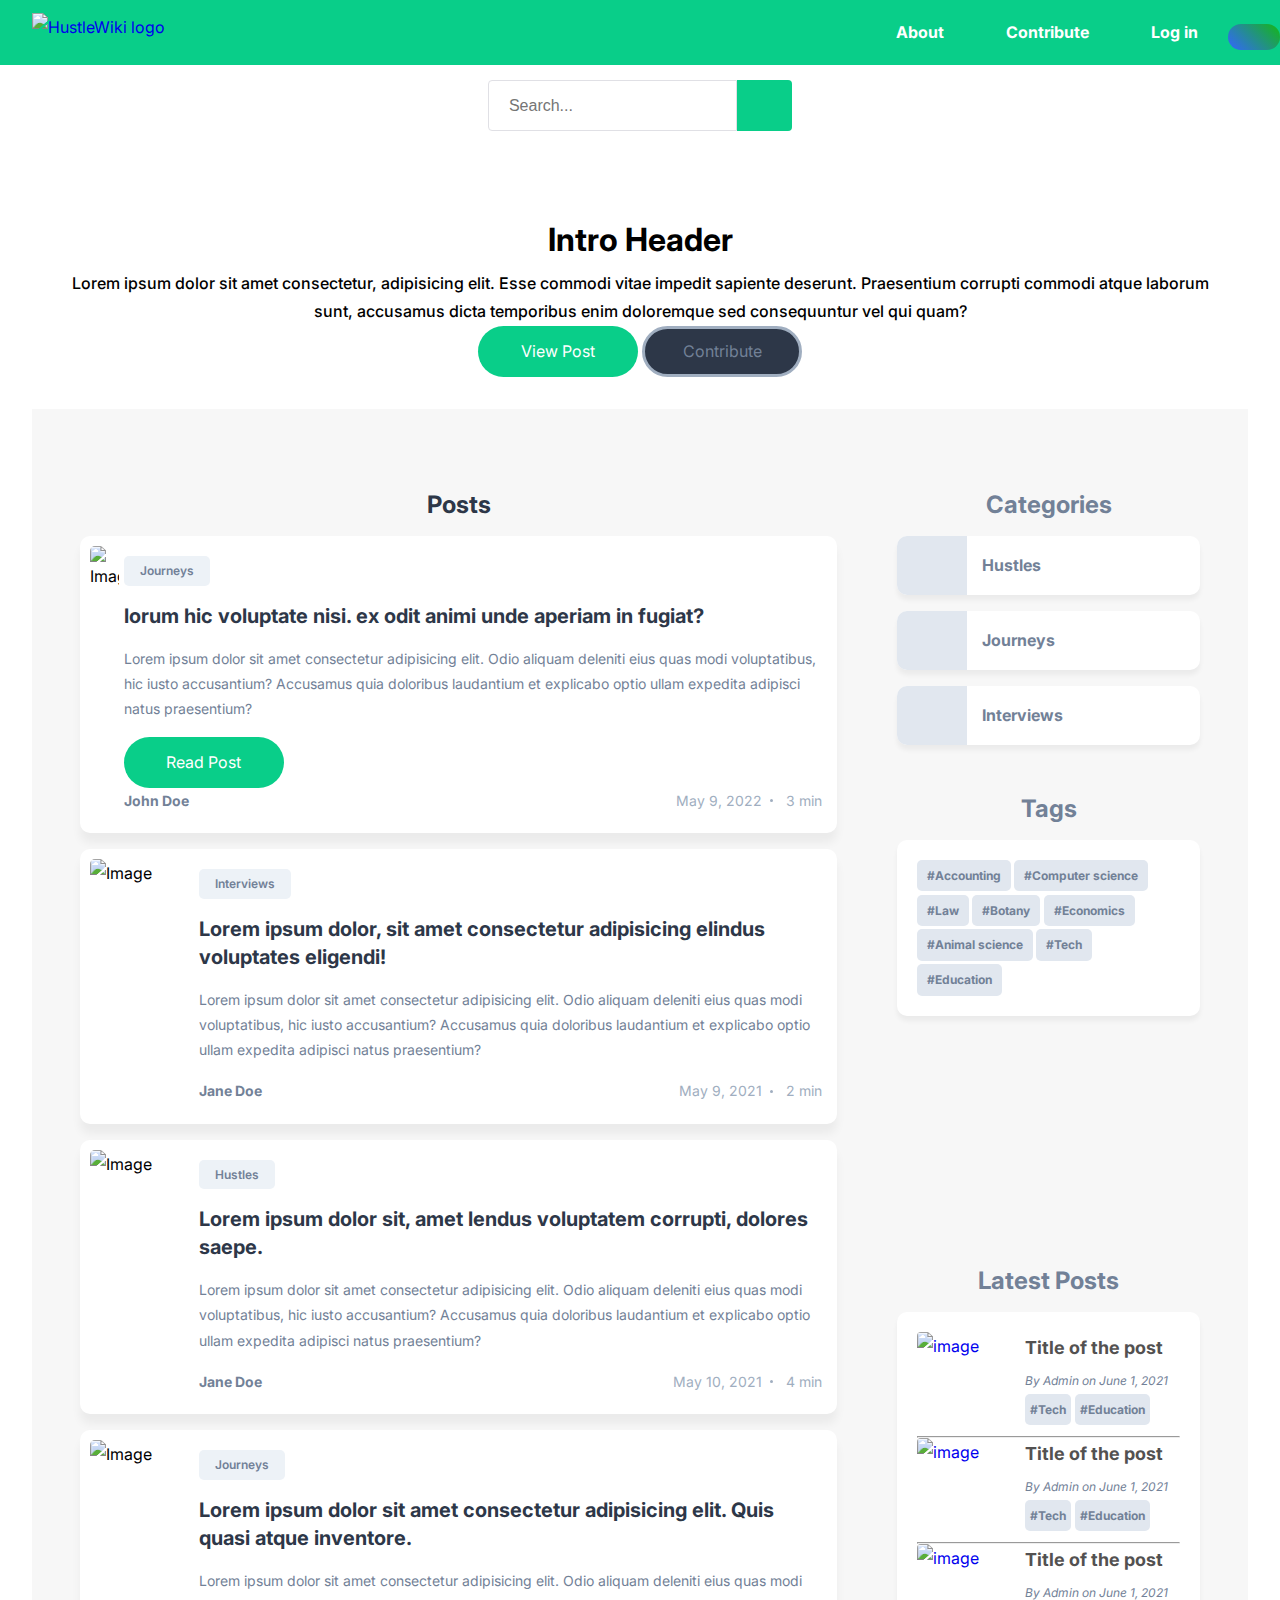
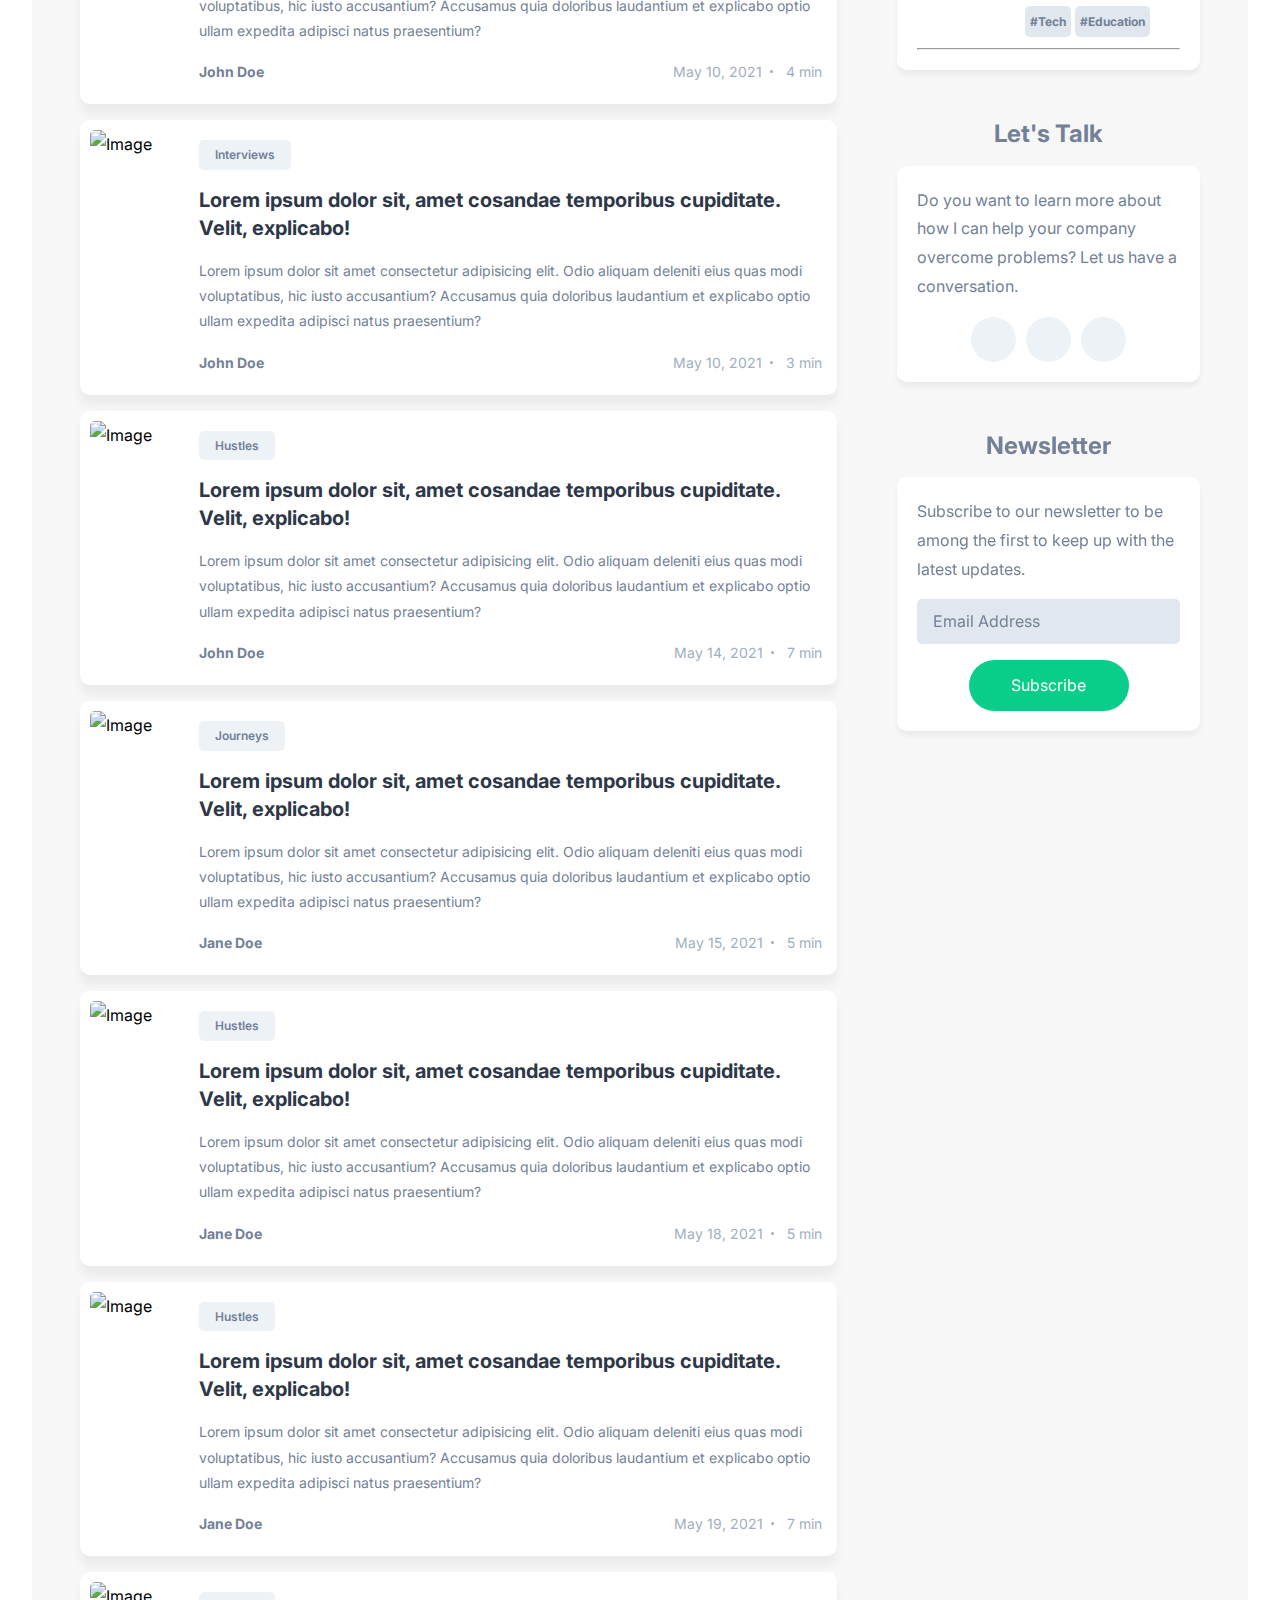
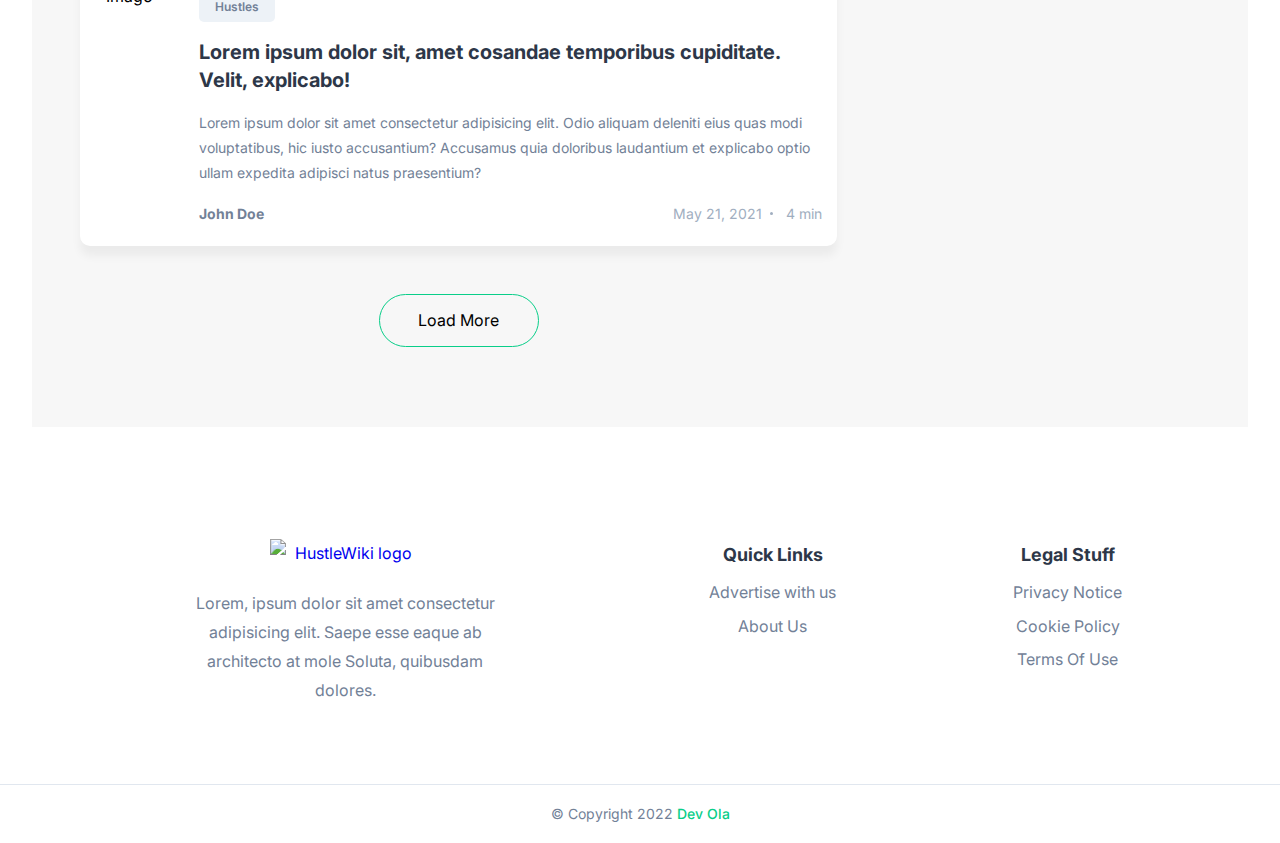
==== index.html @ 43671437 "first commit" ====
<!DOCTYPE html>
<html lang="en">
	<head>
		<meta charset="UTF-8" />
		<meta http-equiv="X-UA-Compatible" content="IE=edge" />
		<meta name="viewport" content="width=device-width, initial-scale=1.0" />
		<title>HustleWiki</title>

		<!--
    - favicon
  -->
		<link
			rel="shortcut icon"
			href="./assets/images/favicon.ico"
			type="image/x-icon"
		/>

		<!--
    - custom css link
  -->
		<link rel="stylesheet" href="./styles.css" />

		<!--
    - google font link
  -->
		<link rel="preconnect" href="https://fonts.googleapis.com" />
		<link rel="preconnect" href="https://fonts.gstatic.com" crossorigin />
		<link
			href="https://fonts.googleapis.com/css2?family=Inter:wght@400;500;600;700;900&display=swap"
			rel="stylesheet"
		/>
	</head>

	<body class="light-theme">
		<!--- #HEADER-->
<!-- LOGIN -->
																																																																																				
		<header>
			<div class="nav-container">
				<nav class="navbar">
					<a href="#">
						<img
							src="./images/logo-light.svg"
							alt="HustleWiki logo"
							width="150"
							height="40"
							class="logo-light"
						/>
						<img
							src="./images/logo-dark.svg"
							alt="HustleWiki logo"
							width="150"
							height="40"
							class="logo-dark"
						/>
					</a>

					<div class="btn-group">
						<button class="theme-btn theme-btn-mobile light">
							<ion-icon name="moon" class="moon"></ion-icon>
							<ion-icon name="sunny" class="sun"></ion-icon>
						</button>

						<button class="nav-menu-btn">
							<ion-icon name="menu-outline"></ion-icon>
						</button>
					</div>

					<div class="flex-wrapper">
						<ul class="desktop-nav">
							<li>
								<a href="#" class="nav-link">About</a>
							</li>

							<li>
								<a href="#" class="nav-link">Contribute</a>
							</li>

							<!-- <li>
								<a href="#" class="nav-link nav-link-btn">Login</a>
							</li> -->
							<li class="nav-item">
									<!-- login-modal -->
									<a href="#" class="nav-link" id="show-login">Log in</a>
									<div class="popup">
										<div class="close-btn">&times;</div>
										<div class="form">
											<h2>Login</h2>
											<div class="form-element">
												<label for="email">Email</label>
												<input type="text" id="email" placeholder="Enter email">
											</div>
											<div class="form-element">
												<label for="password">Password</label>
												<input type="password" id="password" placeholder="Enter password">
											</div>
											<div class="form-element">
												<input type="checkbox" id="remember-me" placeholder="Enter password">
												<label for="remember me">Remember me?</label>
											</div>
											<div class="form-element">
												<button>Log in</button>
											</div>
											<div class="form-element">
												<a href="#">Forgot password?</a>
											</div>
										</div>
									</div>
								</li>
						</ul>

						<button class="theme-btn theme-btn-desktop light">
							<ion-icon name="moon" class="moon"></ion-icon>
							<ion-icon name="sunny" class="sun"></ion-icon>
						</button>
					</div>

					<div class="mobile-nav">
						<button class="nav-close-btn">
							<ion-icon name="close-outline"></ion-icon>
						</button>

						<div class="wrapper">
							<p class="h3 nav-title">Main Menu</p>

							<ul>
								<li class="nav-item">
									<a href="#" class="nav-link">About</a>
								</li>

								<li class="nav-item">
									<a href="#" class="nav-link">Contribute</a>
								</li>

								<li class="nav-item">
									<!-- login-modal -->
										<a href="#" class='nav-link' id="show-login">Log in</a>
									<div class="popup">
										<div class="close-btn">&times;</div>
										<div class="form">
											<h2>Login</h2>
											<div class="form-element">
												<label for="email">Email</label>
												<input type="text" id="email" placeholder="Enter email">
											</div>
											<div class="form-element">
												<label for="password">Password</label>
												<input type="password" id="password" placeholder="Enter password">
											</div>
											<div class="form-element">
												<input type="checkbox" id="remember-me" placeholder="Enter password">
												<label for="remember me">Remember me?</label>
											</div>
											<div class="form-element">
												<button>Log in</button>
											</div>
											<div class="form-element">
												<a href="#">Forgot password?</a>
											</div>
										</div>
									</div>
								</li>
							</ul>
						</div>

						<div>
							<p class="h3 nav-title">Categories</p>

							<ul>
								<li class="nav-item">
									<a href="#" class="nav-link">Hustles</a>
								</li>

								<li class="nav-item">
									<a href="#" class="nav-link">Journeys</a>
								</li>

								<li class="nav-item">
									<a href="#" class="nav-link">Interviews</a>
								</li>
							</ul>
						</div>
					</div>
				</nav>
			</div>
		</header>


<!-- Search bar -->

<div class="search-wrapper">
    <div class="search-container">
      <form role="search" method="get" class="search-form form" action="">
        <label>
     <input type="search" class="search-field" placeholder="Search..." value="" name="search" title="" />
        </label>
        <input type="submit" class="search-submit button" value="&#xf002" />

    </form>
    </div>
  <!-- </div>
<div class="search-box">
	<form action="#" method="get">
		<input type="text" name="search" placeholder="Search..." required>
		<button class="search-box-button" type="submit"><i class="fa fa-search"></i></button>
	</form>
</div> -->
						
	<section class="Intro-text-container">
			<h1 class="intro-text-heading"> Intro Header </h1>
				<p class="intro-text">Lorem ipsum dolor sit amet consectetur, adipisicing elit. Esse commodi vitae impedit sapiente deserunt. Praesentium corrupti commodi atque laborum sunt, accusamus dicta temporibus enim doloremque sed consequuntur vel qui quam?</p>

						<div class="btn-group">
							<a href="#" class="btn btn-primary">View Post</a>
							<a href="#" class="btn btn-secondary">Contribute</a>
						</div>
					</section>

				

					<!--
          - BLOG SECTION
        -->

			<div class="main">
				<div class="container">
					<div class="blog">
						<h2 class="h2">Posts</h2>

						<div class="blog-card-group">
							<div class="blog-card">
								<div class="blog-card-banner">
									<img
										src="https://images.unsplash.com/photo-1488590528505-98d2b5aba04b?ixlib=rb-1.2.1&ixid=MnwxMjA3fDB8MHxzZWFyY2h8Mnx8dGVjaHxlbnwwfHwwfHw%3D&auto=format&fit=crop&w=500&q=60"
										alt="Image"
										
										class="blog-banner-img"
									/>
								</div>

								<div class="blog-content-wrapper">
									<button class="blog-topic text-tiny">Journeys</button>

									<h3>
										<a href="#" class="h3">
										lorum hic voluptate nisi. ex odit animi unde aperiam in fugiat?										</a>
									</h3>

									<p class="blog-text">
										Lorem ipsum dolor sit amet consectetur adipisicing elit. 
										Odio aliquam deleniti eius quas modi voluptatibus, hic iusto accusantium? 
										Accusamus quia doloribus laudantium et explicabo optio ullam 
										expedita adipisci natus praesentium?
									</p>
									<a href="#" class="btn btn-primary">Read Post</a>
									<div class="wrapper-flex">
										<div class="profile-wrapper">
											<img
												src="./assets/images/author.png"
												alt="Image"
												width="50"
											/>
										</div>

										<div class="wrapper">
											<a href="#" class="h4">John Doe</a>

											<p class="text-sm">
												<time datetime="2022-01-17">May 9, 2022</time>
												<span class="separator"></span>
												<ion-icon name="time-outline"></ion-icon>
												<time datetime="PT3M">3 min</time>
											</p>
										</div>
									</div>
								</div>
							</div>

							<div class="blog-card">
								<div class="blog-card-banner">
									<img
										src="./assets/images/blog-2.png"
										alt="Image"
										width="250"
										class="blog-banner-img"
									/>
								</div>

								<div class="blog-content-wrapper">
									<button class="blog-topic text-tiny">Interviews</button>

									<h3>
										<a href="" class="h3"
											>Lorem ipsum dolor, sit amet consectetur adipisicing elindus voluptates eligendi!</a
										>
									</h3>

									<p class="blog-text">
										Lorem ipsum dolor sit amet consectetur adipisicing elit. 
										Odio aliquam deleniti eius quas modi voluptatibus, hic iusto accusantium? 
										Accusamus quia doloribus laudantium et explicabo optio ullam 
										expedita adipisci natus praesentium?
									</p>

									<div class="wrapper-flex">
										<div class="profile-wrapper">
											<img
												src="./assets/images/author.png"
												alt="Image"
												width="50"
											/>
										</div>

										<div class="wrapper">
											<a href="#" class="h4">Jane Doe</a>

											<p class="text-sm">
												<time datetime="2021-12-10">May 9, 2021</time>
												<span class="separator"></span>
												<ion-icon name="time-outline"></ion-icon>
												<time datetime="PT2M">2 min</time>
											</p>
										</div>
									</div>
								</div>
							</div>

							<div class="blog-card">
								<div class="blog-card-banner">
									<img
										src="./assets/images/blog-3.png"
										alt="Image"
										width="250"
										class="blog-banner-img"
									/>
								</div>

								<div class="blog-content-wrapper">
									<button class="blog-topic text-tiny">Hustles</button>

									<h3>
										<a href="" class="h3"
											>Lorem ipsum dolor sit, amet lendus voluptatem corrupti, dolores saepe.</a
										>
									</h3>

									<p class="blog-text">
										Lorem ipsum dolor sit amet consectetur adipisicing elit. 
										Odio aliquam deleniti eius quas modi voluptatibus, hic iusto accusantium? 
										Accusamus quia doloribus laudantium et explicabo optio ullam 
										expedita adipisci natus praesentium?
									</p>

									<div class="wrapper-flex">
										<div class="profile-wrapper">
											<img
												src="./assets/images/author.png"
												alt="Image"
												width="50"
											/>
										</div>

										<div class="wrapper">
											<a href="#" class="h4">Jane Doe</a>

											<p class="text-sm">
												<time datetime="2021-11-28">May 10, 2021</time>
												<span class="separator"></span>
												<ion-icon name="time-outline"></ion-icon>
												<time datetime="PT4M">4 min</time>
											</p>
										</div>
									</div>
								</div>
							</div>

							<div class="blog-card">
								<div class="blog-card-banner">
									<img
										src="./assets/images/blog-4.png"
										alt="Image"
										width="250"
										class="blog-banner-img"
									/>
								</div>

								<div class="blog-content-wrapper">
									<button class="blog-topic text-tiny">Journeys</button>

									<h3>
										<a href="" class="h3"
											>Lorem ipsum dolor sit amet consectetur adipisicing elit. Quis quasi atque inventore.</a
										>
									</h3>

									<p class="blog-text">
										Lorem ipsum dolor sit amet consectetur adipisicing elit. 
										Odio aliquam deleniti eius quas modi voluptatibus, hic iusto accusantium? 
										Accusamus quia doloribus laudantium et explicabo optio ullam 
										expedita adipisci natus praesentium?
									</p>

									<div class="wrapper-flex">
										<div class="profile-wrapper">
											<img
												src="./assets/images/author.png"
												alt="Image"
												width="50"
											/>
										</div>

										<div class="wrapper">
											<a href="#" class="h4">John Doe</a>

											<p class="text-sm">
												<time datetime="2021-11-20">May 10, 2021</time>
												<span class="separator"></span>
												<ion-icon name="time-outline"></ion-icon>
												<time datetime="PT4M">4 min</time>
											</p>
										</div>
									</div>
								</div>
							</div>

							<div class="blog-card">
								<div class="blog-card-banner">
									<img
										src="./assets/images/blog-5.png"
										alt="Image"
										width="250"
										class="blog-banner-img"
									/>
								</div>

								<div class="blog-content-wrapper">
									<button class="blog-topic text-tiny">Interviews</button>

									<h3>
										<a href="" class="h3"
											>Lorem ipsum dolor sit, amet cosandae temporibus cupiditate. Velit, explicabo!</a
										>
									</h3>

									<p class="blog-text">
										Lorem ipsum dolor sit amet consectetur adipisicing elit. 
										Odio aliquam deleniti eius quas modi voluptatibus, hic iusto accusantium? 
										Accusamus quia doloribus laudantium et explicabo optio ullam 
										expedita adipisci natus praesentium?
									</p>

									<div class="wrapper-flex">
										<div class="profile-wrapper">
											<img
												src="./assets/images/author.png"
												alt="Image"
												width="50"
											/>
										</div>

										<div class="wrapper">
											<a href="#" class="h4">John Doe</a>

											<p class="text-sm">
												<time datetime="2021-11-10">May 10, 2021</time>
												<span class="separator"></span>
												<ion-icon name="time-outline"></ion-icon>
												<time datetime="PT3M">3 min</time>
											</p>
										</div>
									</div>
								</div>
							</div>

							<div class="blog-card">
								<div class="blog-card-banner">
									<img
										src="./assets/images/blog-6.png"
										alt="Image"
										width="250"
										class="blog-banner-img"
									/>
								</div>

								<div class="blog-content-wrapper">
									<button class="blog-topic text-tiny">Hustles</button>

									<h3>
										<a href="" class="h3"
											>Lorem ipsum dolor sit, amet cosandae temporibus cupiditate. Velit, explicabo!</a
										>
									</h3>

									<p class="blog-text">
										Lorem ipsum dolor sit amet consectetur adipisicing elit. 
										Odio aliquam deleniti eius quas modi voluptatibus, hic iusto accusantium? 
										Accusamus quia doloribus laudantium et explicabo optio ullam 
										expedita adipisci natus praesentium?
									</p>

									<div class="wrapper-flex">
										<div class="profile-wrapper">
											<img
												src="./assets/images/author.png"
												alt="Image"
												width="50"
											/>
										</div>

										<div class="wrapper">
											<a href="#" class="h4">John Doe</a>

											<p class="text-sm">
												<time datetime="2021-10-25">May 14, 2021</time>
												<span class="separator"></span>
												<ion-icon name="time-outline"></ion-icon>
												<time datetime="PT7M">7 min</time>
											</p>
										</div>
									</div>
								</div>
							</div>

							<div class="blog-card">
								<div class="blog-card-banner">
									<img
										src="./assets/images/blog-7.png"
										alt="Image"
										width="250"
										class="blog-banner-img"
									/>
								</div>

								<div class="blog-content-wrapper">
									<button class="blog-topic text-tiny">Journeys</button>

									<h3>
										<a href="" class="h3"
											>Lorem ipsum dolor sit, amet cosandae temporibus cupiditate. Velit, explicabo!</a
										>
									</h3>

									<p class="blog-text">
										Lorem ipsum dolor sit amet consectetur adipisicing elit. 
										Odio aliquam deleniti eius quas modi voluptatibus, hic iusto accusantium? 
										Accusamus quia doloribus laudantium et explicabo optio ullam 
										expedita adipisci natus praesentium?
									</p>

									<div class="wrapper-flex">
										<div class="profile-wrapper">
											<img
												src="./assets/images/author.png"
												alt="Image"
												width="50"
											/>
										</div>

										<div class="wrapper">
											<a href="#" class="h4">Jane Doe</a>

											<p class="text-sm">
												<time datetime="2021-10-15">May 15, 2021</time>
												<span class="separator"></span>
												<ion-icon name="time-outline"></ion-icon>
												<time datetime="PT5M">5 min</time>
											</p>
										</div>
									</div>
								</div>
							</div>

							<div class="blog-card">
								<div class="blog-card-banner">
									<img
										src="./assets/images/blog-8.png"
										alt="Image"
										width="250"
										class="blog-banner-img"
									/>
								</div>

								<div class="blog-content-wrapper">
									<button class="blog-topic text-tiny">Hustles</button>

									<h3>
										<a href="" class="h3"
											>Lorem ipsum dolor sit, amet cosandae temporibus cupiditate. Velit, explicabo!</a
										>
									</h3>

									<p class="blog-text">
										Lorem ipsum dolor sit amet consectetur adipisicing elit. 
										Odio aliquam deleniti eius quas modi voluptatibus, hic iusto accusantium? 
										Accusamus quia doloribus laudantium et explicabo optio ullam 
										expedita adipisci natus praesentium?
									</p>

									<div class="wrapper-flex">
										<div class="profile-wrapper">
											<img
												src="./assets/images/author.png"
												alt="Image"
												width="50"
											/>
										</div>

										<div class="wrapper">
											<a href="#" class="h4">Jane Doe</a>

											<p class="text-sm">
												<time datetime="2021-10-03">May 18, 2021</time>
												<span class="separator"></span>
												<ion-icon name="time-outline"></ion-icon>
												<time datetime="PT5M">5 min</time>
											</p>
										</div>
									</div>
								</div>
							</div>

							<div class="blog-card">
								<div class="blog-card-banner">
									<img
										src="./assets/images/blog-9.png"
										alt="Image"
										width="250"
										class="blog-banner-img"
									/>
								</div>

								<div class="blog-content-wrapper">
									<button class="blog-topic text-tiny">Hustles</button>

									<h3>
										<a href="" class="h3"
											>Lorem ipsum dolor sit, amet cosandae temporibus cupiditate. Velit, explicabo!</a
										>
									</h3>

									<p class="blog-text">
										Lorem ipsum dolor sit amet consectetur adipisicing elit. 
										Odio aliquam deleniti eius quas modi voluptatibus, hic iusto accusantium? 
										Accusamus quia doloribus laudantium et explicabo optio ullam 
										expedita adipisci natus praesentium?
									</p>

									<div class="wrapper-flex">
										<div class="profile-wrapper">
											<img
												src="./images/author.png"
												alt="Image"
												width="50"
											/>
										</div>

										<div class="wrapper">
											<a href="#" class="h4">Jane Doe</a>

											<p class="text-sm">
												<time datetime="2021-09-13">May 19, 2021</time>
												<span class="separator"></span>
												<ion-icon name="time-outline"></ion-icon>
												<time datetime="PT7M">7 min</time>
											</p>
										</div>
									</div>
								</div>
							</div>

							<div class="blog-card">
								<div class="blog-card-banner">
									<img
										src="./images/blog-10.png"
										alt="Image"
										width="250"
										class="blog-banner-img"
									/>
								</div>

								<div class="blog-content-wrapper">
									<button class="blog-topic text-tiny">Hustles</button>

									<h3>
										<a href="" class="h3"
											>Lorem ipsum dolor sit, amet cosandae temporibus cupiditate. Velit, explicabo!</a
										>
									</h3>

									<p class="blog-text">
										Lorem ipsum dolor sit amet consectetur adipisicing elit. 
										Odio aliquam deleniti eius quas modi voluptatibus, hic iusto accusantium? 
										Accusamus quia doloribus laudantium et explicabo optio ullam 
										expedita adipisci natus praesentium?
									</p>

									<div class="wrapper-flex">
										<div class="profile-wrapper">
											<img
												src="./images/author.png"
												alt="Image"
												width="50"
											/>
										</div>

										<div class="wrapper">
											<a href="#" class="h4">John Doe</a>

											<p class="text-sm">
												<time datetime="2021-09-21">May 21, 2021</time>
												<span class="separator"></span>
												<ion-icon name="time-outline"></ion-icon>
												<time datetime="PT4M">4 min</time>
											</p>
										</div>
									</div>
								</div>
							</div>
						</div>

						<button class="btn load-more">Load More</button>
					</div>

					<!--
          - ASIDE
        -->

					<div class="aside">
						<div class="categories">
							<h2 class="h2">Categories</h2>

							<a href="#" class="categories-btn">
								<div class="icon-box">
									<ion-icon name="server-outline"></ion-icon>
								</div>

								<p>Hustles</p>
							</a>

							<a href="#" class="categories-btn">
								<div class="icon-box">
									<ion-icon name="accessibility-outline"></ion-icon>
								</div>

								<p>Journeys</p>
							</a>

							<a href="#" class="categories-btn">
								<div class="icon-box">
									<ion-icon name="rocket-outline"></ion-icon>
								</div>

								<p>Interviews</p>
							</a>
						</div>

						<div class="tags">
							<h2 class="h2">Tags</h2>
							<div class="wrapper">
								<button class="hashtag">#Accounting</button>
								<button class="hashtag">#Computer science</button>
								<button class="hashtag">#Law</button>
								<button class="hashtag">#Botany</button>
								<button class="hashtag">#Economics</button>
								<button class="hashtag">#Animal science</button>
								<button class="hashtag">#Tech</button>
								<button class="hashtag">#Education</button>
							</div>
						</div>
						<!-- AD SPACE -->
							<br>
							<br>
							<br>
							<br>
							<br>
							<br>
							<br>
							
							
					<div class="latest-posts">
						<h2 class="latest-post-heading">Latest Posts</h2>
						<div class="wrapper">
							<div class="latest-post-item">
								<a href="#">
									<img src="https://images.unsplash.com/photo-1488590528505-98d2b5aba04b?ixlib=rb-1.2.1&ixid=MnwxMjA3fDB8MHxzZWFyY2h8Mnx8dGVjaHxlbnwwfHwwfHw%3D&auto=format&fit=crop&w=500&q=60" 
									alt="image" class="latest-post-item-image"/>
								</a>
								<div>
									<h3 class="latest-post-item-title">
										<a href="#">Title of the post</a>
									</h3>
									<!-- <p class="latest-post-item-excerpt">Lorem ipsum dolor sit amet consectetur adipisicing elit. Officiis maiores eveniet libero.</p> -->
									<span class="latest-post-item-meta">By Admin on June 1, 2021</span>
									<button class="latest-post-item-hashtag">#Tech</button>
									<button class="latest-post-item-hashtag">#Education</button>

								</div>
							</div>
							<hr>
							<div class="latest-post-item">
								<a href="#">
									<img src="https://images.unsplash.com/photo-1488590528505-98d2b5aba04b?ixlib=rb-1.2.1&ixid=MnwxMjA3fDB8MHxzZWFyY2h8Mnx8dGVjaHxlbnwwfHwwfHw%3D&auto=format&fit=crop&w=500&q=60" 
									alt="image" class="latest-post-item-image"/>
								</a>
								<div>
									<h3 class="latest-post-item-title">
										<a href="#">Title of the post</a>
									</h3>
									<!-- <p class="latest-post-item-excerpt">Lorem ipsum dolor sit amet consectetur adipisicing elit. Officiis maiores eveniet libero.</p> -->
									<span class="latest-post-item-meta">By Admin on June 1, 2021</span>
									<button class="latest-post-item-hashtag">#Tech</button>
									<button class="latest-post-item-hashtag">#Education</button>

								</div>
							</div>
							<hr>
							<div class="latest-post-item">
								<a href="#">
									<img src="https://images.unsplash.com/photo-1488590528505-98d2b5aba04b?ixlib=rb-1.2.1&ixid=MnwxMjA3fDB8MHxzZWFyY2h8Mnx8dGVjaHxlbnwwfHwwfHw%3D&auto=format&fit=crop&w=500&q=60" 
									alt="image" class="latest-post-item-image"/>
								</a>
								<div>
									<h3 class="latest-post-item-title">
										<a href="#">Title of the post</a>
									</h3>
									<!-- <p class="latest-post-item-excerpt">Lorem ipsum dolor sit amet consectetur adipisicing elit. Officiis maiores eveniet libero.</p> -->
									<span class="latest-post-item-meta">By Admin on June 1, 2021</span>
									<button class="latest-post-item-hashtag">#Tech</button>
									<button class="latest-post-item-hashtag">#Education</button>

								</div>
							</div>
							<hr>
						</div>
					</div>

							
						<div class="contact">
							<h2 class="h2">Let's Talk</h2>

							<div class="wrapper">
								<p>
									Do you want to learn more about how I can help your company
									overcome problems? Let us have a conversation.
								</p>

								<ul class="social-link">
									<li>
										<a href="#" class="icon-box discord">
											<ion-icon name="logo-discord"></ion-icon>
										</a>
									</li>

									<li>
										<a href="#" class="icon-box twitter">
											<ion-icon name="logo-twitter"></ion-icon>
										</a>
									</li>

									<li>
										<a href="#" class="icon-box facebook">
											<ion-icon name="logo-facebook"></ion-icon>
										</a>
									</li>
								</ul>
							</div>
						</div>

						<div class="newsletter">
							<h2 class="h2">Newsletter</h2>

							<div class="wrapper">
								<p>
									Subscribe to our newsletter to be among the first to keep up
									with the latest updates.
								</p>

								<form action="#">
									<input
										type="email"
										name="email"
										placeholder="Email Address"
										required
									/>

									<button type="submit" class="btn btn-primary">
										Subscribe
									</button>
								</form>
							</div>
						</div>
					</div>
				</div>
			</div>
		</div>

		<!--
    - #FOOTER
  -->

		<footer>
			<div class="container">
				<div class="wrapper">
					<a href="#" class="footer-logo">
						<img
							src="./images/logo-light.svg"
							alt="HustleWiki logo"
							width="150"
							height="40"
							class="logo-light"
						/>
						<img
							src="./images/logo-dark.svg"
							alt="HustleWiki logo"
							width="150"
							height="40"
							class="logo-dark"
						/>
					</a>

					<p class="footer-text">
						Lorem, ipsum dolor sit amet consectetur adipisicing elit. Saepe esse eaque ab architecto at mole Soluta, quibusdam dolores.
					</p>
				</div>

				<div class="wrapper">
					<p class="footer-title">Quick Links</p>

					<ul>
						<li>
							<a href="#" class="footer-link">Advertise with us</a>
						</li>

						<li>
							<a href="#" class="footer-link">About Us</a>
						</li>

						
					</ul>
				</div>

				<div class="wrapper">
					<p class="footer-title">Legal Stuff</p>

					<ul>
						<li>
							<a href="#" class="footer-link">Privacy Notice</a>
						</li>

						<li>
							<a href="#" class="footer-link">Cookie Policy</a>
						</li>

						<li>
							<a href="#" class="footer-link">Terms Of Use</a>
						</li>
					</ul>
				</div>
			</div>

			<p class="copyright">&copy; Copyright 2022 <a href="#">Dev Ola</a></p>
		</footer>

		<!--
    - custom js link
  -->
		<script src="./main.js"></script>

		<!--
    - ionicon link
  -->
		<script
			type="module"
			src="https://unpkg.com/ionicons@5.5.2/dist/ionicons/ionicons.esm.js"
		></script>
		<script
			nomodule
			src="https://unpkg.com/ionicons@5.5.2/dist/ionicons/ionicons.js"
		></script>
	</body>
</html>
---- styles.css ----
/*-----------------------------------*\ 
  #style.css
\*-----------------------------------*/

:root {
	/**
   * color
   */

	--white: rgb(255, 255, 255);

	/**
   * typography 
   */

	--fs-base: 14px;
	--fs-1: 32px;
	--fs-2: 24px;
	--fs-3: 20px;
	--fs-4: 14px;
	--fs-5: 12px;

	/**
   * spacing 
   */

	--py: 80px;
}

/*-----------------------------------*\ 
  #RESET
\*-----------------------------------*/

/* *,
*::before,
*::after {
	margin: 0;
	padding: 0;
	box-sizing: border-box;
} */

.light-theme {
	/**
   * light theme colors 
   */

	--background-primary: rgb(255, 255, 255);
	--background-secondary: rgb(247, 247, 247);

	--action-primary: rgb(225, 231, 239);
	--action-secondary: rgb(237, 242, 247);

	--foreground-primary: rgb(45, 55, 72);
	--foreground-secondary: rgb(114, 129, 151);
	--foreground-tertiary: rgb(160, 174, 192);

	--accent: rgb(9, 206, 137);
}

.dark-theme {
	/**
   * dark theme colors 
   */

	--background-primary: rgb(45, 55, 72);
	--background-secondary: rgb(26, 33, 45);

	--action-primary: rgb(114, 129, 151);
	--action-secondary: rgb(45, 55, 72);

	--foreground-primary: rgb(237, 242, 247);
	--foreground-secondary: rgb(204, 214, 224);
	--foreground-tertiary: rgb(160, 174, 192);

	--accent: rgb(9, 206, 137);
}

* {
	margin: 0;
	padding: 0;
	box-sizing: border-box;
}

body {
	margin: 0;
	padding: 0;
	height: 100vh;
}

a {
	text-decoration: none;
}

li {
	list-style: none;
}

img,
button {
	display: block;
}

a,
span {
	display: inline-block;
}

button {
	font: inherit;
	border: none;
	background: none;
	cursor: pointer;
}

html {
	font-family: "Inter", sans-serif;
	font-size: var(--fs-base);
	line-height: 1.8;
}

:focus {
	outline-offset: 4px;
}

/**
 * scrollbar style
 */

::-webkit-scrollbar {
	width: 16px;
}

::-webkit-scrollbar-thumb {
	background: var(--accent);
	border-radius: 20px;
	border: 4px solid;
}

.light-theme::-webkit-scrollbar-thumb {
	border-color: hsl(0, 0%, 90%);
}

.btn::-webkit-scrollbar-thumb {
	border-color: hsl(219, 27%, 20%);
}

.light-theme::-webkit-scrollbar-track {
	background: hsl(0, 0%, 90%);
}

.dark-theme::-webkit-scrollbar-track {
	background: hsl(219, 27%, 20%);
}

/*-----------------------------------*\ 
  #BASE STYLE
\*-----------------------------------*/

.h1,
.h2,
.h3,
.h4 {
	display: block;
	color: var(--foreground-primary);
}

.h1 {
	font-size: var(--fs-1);
	font-weight: 900;
}

.h2 {
	font-size: var(--fs-2);
	font-weight: 700;
}

.h3 {
	font-size: var(--fs-3);
	font-weight: 700;
}

.h4 {
	font-size: var(--fs-4);
	font-weight: 700;
}

.text-sm {
	font-size: var(--fs-4);
}

.text-tiny {
	font-size: var(--fs-5);
}

/*-----------------------------------*\ 
  #REUSED STYLE
\*-----------------------------------*/

.container {
	margin-inline: auto;
	margin: auto; /* fallback for margin-inline */
	padding: 0 15px;
}

.btn {
	min-width: 10rem;
	border-radius: 100px;
}

.btn-primary {
	background: var(--accent);
	color: var(--white);
	padding: 0.6875rem 1.1875rem;
	text-align: center;
}

.btn-primary:hover {
	background: var(--foreground-primary);
	color: var(--action-primary);
}

.btn-secondary {
	background: var(--foreground-primary);
	color: var(--foreground-secondary);
	padding: 0.5rem 1rem;
	text-align: center;
	border: 3px solid var(--foreground-tertiary);
}

.btn-secondary:hover {
	border-color: var(--accent);
}

/*-----------------------------------*\ 
  #Extra style for dark theme
\*-----------------------------------*/

.dark-theme .btn-primary:hover {
	color: var(--white);
	background-color: var(--action-secondary);
}
.dark-theme .btn-secondary {
	background: var(--action-secondary);
}

.dark-theme .blog-topic {
	background: var(--action-primary);
	color: var(--foreground-secondary);
}

.dark-theme .blog-topic:hover {
	background: var(--foreground-primary);
	color: var(--action-primary);
}

.dark-theme .load-more:hover {
	color: var(--white);
}
.dark-theme .load-more {
	color: var(--white);
}

.dark-theme .aside .h2 {
	color: var(--foreground-primary);
}
.dark-theme .intro-text {
	color: var(--background-secondary);
}

/* LOGIN */

/* .login-btn {
	padding: 8px 16px;
	font-size: 16px;
	color: #fff;
	background: black;
	cursor: pointer;
	border-radius: 8px;
} */
.popup {
	z-index: 20;
	position: absolute;
	top: 50%;
	left: 50%;
	opacity: 0;
	transform: translate(-50%, -50%) scale(1.25);
	width: 300px;
	padding: 16px 24px;
	background: #fff;
	box-shadow: 2px 2px 4px 4px rgb(0, 0, 0, 0.15);
	border-radius: 8px;
	transition: top 0ms ease-in-out 200ms, opacity 200ms ease-in-out 0ms,
		transform 20ms ease-in-out 0ms;
}
.popup.active {
	z-index: 20;
	top: 450%;
	opacity: 1;
	transform: translate(-50%, -50%) scale(1);
}
.popup .close-btn {
	position: absolute;
	top: 10px;
	right: 10px;
	width: 15px;
	height: 15px;
	background: #333;
	color: #eee;
	text-align: center;
	line-height: 15px;
	border-radius: 16px;
	cursor: pointer;
}

.popup .form h2 {
	text-align: center;
	color: #222;
	margin: 10px 0px 20px;
	font-size: 24px;
}
.popup .form .form-element {
	margin: 16px 0px;
}
.popup .form .form-element label {
	font-size: 14px;
	color: #222;
}
.popup .form .form-element input[type="text"],
.popup .form .form-element input[type="password"] {
	margin-top: 5px;
	display: block;
	width: 100%;
	padding: 10px;
	outline: none;
	border: 1px solid #aaa;
	border-radius: 4px;
}
.popup .form .form-element input[type="checkbox"] {
	margin-right: 4px;
}
.popup .form .form-element button {
	width: 100%;
	height: 40px;
	border: none;
	outline: none;
	font-size: 16px;
	background-color: var(--accent);
	color: var(--white);
	border-radius: 8px;
	cursor: pointer;
}

.popup .form .form-element a {
	display: block;
	text-align: right;
	font-size: 16px;
	color: #1a79ca;
	text-decoration: none;
	font-weight: 600;
}

@media screen and (max-width: 768px) {
	.popup.active {
		width: 100%;
	}
}
/*-----------------------------------*\ 
  #HEADER
\*-----------------------------------*/

header {
	background: var(--action-primary);
}

header .flex-wrapper {
	display: none;
}

.navbar {
	z-index: 20;
	position: fixed;
	margin: 0;
	width: 100%;
	height: 65px;
	background: var(--accent);
	display: flex;
	justify-content: space-between;
	align-items: center;
	gap: 15px;
	padding: 15px 0;
}

.navbar a {
	margin-left: 2rem;
}

.logo-light,
.logo-dark {
	display: none;
}

.light-theme .logo-light,
.dark-theme .logo-dark {
	display: block;
}

header .btn-group {
	display: flex;
	align-items: center;
	gap: 15px;
}

.theme-btn-mobile,
.nav-menu-btn,
.nav-close-btn {
	background: var(--action-secondary);
	color: var(--foreground-tertiary);
	width: 40px;
	height: 40px;
	display: flex;
	justify-content: center;
	align-items: center;
	border-radius: 50%;
	font-size: 25px;
}

:is(.theme-btn-mobile, .nav-menu-btn, .nav-close-btn):hover {
	background: var(--accent);
	color: var(--white);
}

.theme-btn-mobile ion-icon {
	display: none;
}

.theme-btn-mobile.light .sun,
.theme-btn-mobile.dark .moon {
	display: block;
}

.mobile-nav {
	position: fixed;
	inset: 0;
	background: var(--accent);
	padding: 70px 20px;
	overflow: auto;
	overscroll-behavior: contain;
	transform: translateX(100%);
	visibility: hidden;
	transition: 0.5s cubic-bezier(1, 0, 0.3, 0.7);
	z-index: 10;
}

.mobile-nav.active {
	transform: translateX(0);
	visibility: visible;
}

.nav-close-btn {
	position: absolute;
	top: 20px;
	right: 20px;
}

.mobile-nav .wrapper {
	padding-bottom: 1.25rem;
	margin-bottom: 1.25rem;
	border-bottom: 1px solid var(--action-primary);
}

.mobile-nav .nav-title {
	margin-bottom: 1rem;
}

.mobile-nav .nav-item {
	margin-bottom: 0.5rem;
}

.mobile-nav .nav-link {
	padding: 0.5rem;
	font-size: var(--fs-3);
	color: var(--foreground-secondary);
}

.mobile-nav .nav-link:hover {
	color: var(--accent);
	background: var(--white);
	border-radius: 4px;
}

/*-----------------------------------*\ 
  #SEARCH BAR SECTION
\*-----------------------------------*/

.search-wrapper {
	width: 100%;
	padding: 2rem;
}

.search-container {
	margin: auto;
	padding: 3rem;
	width: 100%;
	height: 100%;
	max-width: 30%;
	display: block;
}

input[type="search"] {
	-webkit-appearance: none !important;
	background-clip: padding-box;
	background-color: white;
	vertical-align: middle;
	border-radius: 0.25rem;
	border: 1px solid #e0e0e5;
	font-size: 1rem;
	width: 100%;
	line-height: 2;
	padding: 0.375rem 1.25rem;
	-webkit-transition: border-color 0.2s;
	-moz-transition: border-color 0.2s;
	transition: border-color 0.2s;
}

input[type="search"]:focus {
	transition: all 0.5s;
	box-shadow: 0 0 40px var(--accent);
	border-color: var(--accent);
	outline: none;
}

form.search-form {
	display: flex;
	justify-content: center;
}

label {
	flex-grow: 1;
	flex-shrink: 0;
	flex-basis: auto;
	align-self: center;
	margin-bottom: 0;
}

input.search-field {
	margin-bottom: 0;
	flex-grow: 1;
	flex-shrink: 0;
	flex-basis: auto;
	align-self: center;
	height: 51px;
	border-top-right-radius: 0;
	border-bottom-right-radius: 0;
}

input.search-submit {
	height: 51px;
	margin: 0;
	padding: 1rem 1.3rem;
	border-top-left-radius: 0;
	border-bottom-left-radius: 0;
	border-top-right-radius: 0.25rem;
	border-bottom-right-radius: 0.25rem;
	font-family: "nunito";
	font-size: 1rem;
}

.screen-reader-text {
	clip: rect(1px, 1px, 1px, 1px);
	position: absolute !important;
	height: 1px;
	width: 1px;
	overflow: hidden;
}

.search-container .button {
	display: inline-block;
	font-weight: 600;
	font-size: 0.8rem;
	line-height: 1.15;
	letter-spacing: 0.1rem;
	text-transform: uppercase;
	background: var(--accent);
	color: #292826;
	border: 1px solid transparent;
	vertical-align: middle;
	text-shadow: none;
	-webkit-transition: all 0.2s;
	-moz-transition: all 0.2s;
	transition: all 0.2s;
}

.search-container .button:hover,
.button:active,
.button:focus {
	cursor: pointer;
	background: var(--foreground-secondary);
	color: #292826;
	outline: 0;
}

/* .search-box {
	position: absolute;
	top: 50%;
	left: 50%;
	transform: translate(-50%, -50%);
	padding: 16px;
	background: var(--accent);
}

input[type="text"] {
	color: gray;
	font-size: 20px;
	line-height: 22px;
	padding: 16px 20px;
	border: none;
	outline: 0;
	border-radius: 50px 0 0 50px;
	background: var(--white);
}

input[type="text"]:focus {
	background: var(--white);
}

.search-box button {
	display: inline;
	color: var(--accent);
	font-size: 20px;
	line-height: 51px;
	width: 52px;
	height: 52px;

	border: none;
	border-radius: 0 50px 50px 0;
	background: var(--white);
} */

.Intro-text-container {
	text-align: center;
	padding: 2rem;
}

.Intro-text-heading {
	font-size: 24px;
	font-weight: 600;
}
.intro-text {
	font-size: 16px;
	font-weight: 500;
}

.btn-group {
	justify-content: start;
	gap: 30px;
}

/*-----------------------------------*\ 
  #BLOG SECTION
\*-----------------------------------*/

.main {
	background: var(--background-secondary);
	padding: var(--py) 0;
}

.blog .h2 {
	line-height: 1.3;
	margin-bottom: 1rem;
	text-align: center;
}

.blog-card-group {
	margin-bottom: 3rem;
}

.blog-card {
	display: flex;
	background: var(--background-primary);
	padding: 10px;
	margin-bottom: 1rem;
	border-radius: 10px;
	box-shadow: 0 10px 10px hsla(0, 0%, 0%, 0.05);
	transition: 0.25s ease;
}

.blog-card:hover {
	transform: translateY(-2px);
	box-shadow: 0 10px 10px hsla(0, 0%, 0%, 0.1);
}

.blog-card-banner {
	display: none;
}

.blog-content-wrapper {
	padding: 10px 5px;
}

.blog-topic {
	background: var(--action-secondary);
	color: var(--foreground-secondary);
	font-weight: 600;
	padding: 0.25rem 1rem;
	border-radius: 5px;
	margin-bottom: 1rem;
}

.blog-topic:hover {
	background: var(--foreground-secondary);
	color: var(--action-secondary);
}

.blog-card .h3 {
	line-height: 1.4;
	margin-bottom: 1rem;
}

.blog-card .h3:hover {
	text-decoration: underline;
	text-decoration-thickness: 2px;
}

.blog-text {
	color: var(--foreground-secondary);
	font-size: var(--fs-4);
	display: -webkit-box;
	line-clamp: 3;
	-webkit-line-clamp: 3;
	-webkit-box-orient: vertical;
	overflow: hidden;
	margin-bottom: 1rem;
}
.profile-wrapper {
	display: none;
}

.blog .wrapper {
	display: flex;
	justify-content: space-between;
	align-items: center;
	flex-wrap: wrap;
	gap: 15px;
}

.blog .h4 {
	color: var(--foreground-secondary);
}

.blog .h4:hover {
	color: var(--accent);
}

.blog .text-sm {
	display: flex;
	align-items: center;
	gap: 5px;
	color: var(--foreground-tertiary);
}

.blog .separator {
	background: var(--foreground-tertiary);
	margin-inline: 3px;
	margin: 0 3px; /* fallback for margin-inline */
	width: 3px;
	height: 3px;
	border-radius: 3px;
}

.blog ion-icon {
	--ionicon-stroke-width: 50px;
}
.load-more {
	margin-inline: auto;
	margin: auto; /* fallback for margin-inline */
	/* background: var(--foreground-secondary); */
	color: black;
	padding: 0.6875rem 1.1875rem;
	border: 1px solid var(--accent);
}

.load-more:hover {
	background: var(--accent);
	color: var(--white);
}

/* article styles for the single-blog-page */
.single-blog-container {
	display: grid;
	grid-template-columns: 200px 1fr 300px;
	margin-top: 2rem;
	margin-bottom: 2rem;
	gap: 30px;
	color: var(--foreground-secondary);
	width: 100%;
	max-width: 1280px;
	margin: auto;
}
/* .single-blog-item {
	display: flex;
	align-items: center;
	justify-content: center;
	margin: 20px;
} */
.single-blog-aside-left {
	text-align: left;
}
.single-blog-aside-right .wrapper {
	background: var(--background-primary);
	border-radius: 10px;
	padding: 20px;
	box-shadow: 0 5px 5px hsla(0, 0%, 0%, 0.05);
}
.single-blog-aside-right .tags h2 {
	color: var(--foreground-secondary);
	margin-bottom: 1rem;
	text-align: center;
	line-height: 1.3;
}

.single-blog-main-article {
	text-align: left;
}
.single-blog-main-article .wrapper {
	background: var(--background-primary);
	border-radius: 10px;
	padding: 20px;
	box-shadow: 0 5px 5px hsla(0, 0%, 0%, 0.05);
}
.main-article-banner {
	width: 100%;
	border-radius: 8px;
}
.article ion-icon {
	--ionicon-stroke-width: 50px;
}

/* Comment box */
.comment-box {
	width: 500px;
}
.comment-box h2 {
	margin-bottom: 1rem;
}
.comment-box input {
	width: 100%;
	height: 20px;
	padding: 16px 20px;
	margin-bottom: 1rem;
	border-radius: 4px;
	border: 1px solid var(--accent);
}
.comment-box input:focus {
	border: 1px solid var(--foreground-secondary);
	outline: none;
}
.comment-box textarea {
	width: 100%;
	height: 150px;
	padding: 16px 20px;
	margin-bottom: 1rem;
	border-radius: 4px;
	border: 1px solid var(--accent);
}
.comment-box textarea:focus {
	border: 1px solid var(--foreground-secondary);
	outline: none;
}
.comment-box button {
	border-radius: 4px;
}
.blog-btn {
	text-align: center;
}

.next {
	color: var(--white);
	padding: 4px;
	font-size: 16px;
	text-align: center;
	width: 32px;
	border-radius: 50%;
	background: var(--foreground-secondary);
}
.next:hover {
	background: var(--accent);
}

.prev {
	color: var(--white);
	padding: 4px;
	font-size: 16px;
	text-align: center;
	width: 32px;
	border-radius: 50%;
	background: var(--foreground-secondary);
}
.prev:hover {
	background: var(--accent);
}
/* table of contents */

.main-title {
	padding: 0.5em 0;
	border-bottom: 1px solid var(--light-gray);
	margin-bottom: 30px;
	text-align: center;
	font-family: "Georgia", serif;
	font-size: 20px;
	font-weight: 500;
}

.table-of-contents {
	width: 200px;
	max-width: 200px;
	padding: 0.75ch;
	border: 1px solid var(--light-gray);

	font-size: 14px;
	color: var(--foreground-secondary);
}

.table-narrow {
	width: 200px;
}

.list-invisible {
	display: none;
}

.wrap {
	display: flex;
	justify-content: center;
	align-items: center;

	margin: 4px 0;
}

.table__title {
	margin-right: 0.5ch;
	text-align: center;
	font-size: 14px;
}

.toggle {
	padding: 0;
	border: none;
	text-align: center;
	font-size: 14px;

	color: var(--blue);
	background-color: inherit;
}

.toggle:hover {
	text-decoration: underline var(--blue);
	cursor: pointer;
}

.toggle:focus {
	border: 1px dotted var(--blue);

	text-decoration: underline var(--blue);
}

.toggle:active {
	border: none;
	text-decoration: none;
}

.table__list,
.table__nested-list {
	list-style: none;
}

.content__number {
	margin-right: 0.5ch;

	color: var(--light-black);
}

.table__list {
	padding: 0;
}

.table__nested-list {
	padding-left: 3ch;
}

.table__link {
	color: var(--blue);

	font-weight: 500;
	line-height: 1.6;

	text-decoration: none;
}

.table__link:active {
	color: rgb(245, 194, 66);
}

.table__link:hover {
	text-decoration: underline var(--blue);
}
/*-----------------------------------*\ 
  #ASIDE
\*-----------------------------------*/

/*-----------------------------------*\ 
  #FOOTER
\*-----------------------------------*/

footer {
	background: var(--background-primary);
}

footer .container {
	padding: var(--py) 15px;
	display: grid;
	grid-template-columns: 2fr 1fr 1fr;
	gap: 30px;
}

footer .wrapper {
	text-align: center;
}

.footer-logo {
	margin-bottom: 10px;
}

.footer-text {
	color: var(--foreground-secondary);
	max-width: 300px;
	margin-inline: auto;
	margin: auto; /* fallback for margin-inline */
}

.footer-title {
	color: var(--foreground-primary);
	font-weight: 700;
	margin-bottom: 0.4rem;
}

.footer-link {
	color: var(--foreground-secondary);
}

.footer-link:hover {
	color: var(--accent);
}

.copyright {
	color: var(--foreground-secondary);
	font-size: var(--fs-4);
	text-align: center;
	padding: 1rem;
	border-top: 1px solid var(--action-primary);
}

.copyright a {
	color: var(--accent);
	font-weight: 500;
}

.copyright a:hover {
	text-decoration: underline;
}

/*-----------------------------------*\ 
  #MEDIA QUERIES
\*-----------------------------------*/

/**
 * responsive for smaller than 600px screen
 */

@media (max-width: 600px) {
	:root {
		/**
     * typography 
     */

		--fs-base: 0.9rem;
	}

	/**
   * BLOG 
   */

	.blog-card {
		display: flex;
		/* grid-template-columns: 3fr 4fr; */
		gap: 20px;
	}

	.blog-card-banner {
		display: flex;
		overflow: hidden;
		border-radius: 5px;
	}

	.blog-banner-img {
		width: 100%;
		height: 100%;
		object-fit: cover;
	}
	.aside {
		display: block;
		align-self: stretch;
	}

	.aside .h2 {
		color: var(--foreground-secondary);
		margin-bottom: 1rem;
		text-align: center;
		line-height: 1.3;
	}

	.aside .wrapper {
		background: var(--background-primary);
		border-radius: 10px;
		padding: 20px;
		box-shadow: 0 5px 5px hsla(0, 0%, 0%, 0.05);
	}

	.categories {
		margin-bottom: 3rem;
	}

	.categories-btn {
		display: flex;
		align-items: stretch;
		background: var(--background-primary);
		border-radius: 10px;
		box-shadow: 0 5px 5px hsla(0, 0%, 0%, 0.05);
		overflow: hidden;
	}

	.categories-btn:not(:last-child) {
		margin-bottom: 1rem;
	}

	.categories-btn .icon-box {
		font-size: 22px;
		width: 70px;
		display: flex;
		justify-content: center;
		align-items: center;
		background: var(--action-primary);
		color: var(--foreground-secondary);
	}

	.categories-btn:hover .icon-box {
		background: var(--accent);
		color: var(--white);
	}

	.categories-btn ion-icon {
		--ionicon-stroke-width: 40px;
	}

	.categories-btn p {
		padding: 15px;
		color: var(--foreground-secondary);
		font-weight: 700;
	}

	.tags {
		margin-bottom: 3rem;
	}

	.tags .wrapper {
		display: flex;
		flex-wrap: wrap;
		gap: 0.2rem;
	}

	.tags .hashtag {
		background: var(--action-primary);
		color: var(--foreground-secondary);
		padding: 5px 10px;
		font-size: var(--fs-5);
		font-weight: 700;
		border-radius: 5px;
	}

	.tags .hashtag:hover {
		background: var(--foreground-secondary);
		color: var(--action-primary);
	}

	.contact {
		margin-bottom: 3rem;
	}

	.contact p {
		color: var(--foreground-secondary);
		margin-bottom: 1rem;
	}

	.social-link {
		display: flex;
		justify-content: center;
		align-items: center;
		gap: 10px;
	}

	.social-link .icon-box {
		width: 45px;
		height: 45px;
		background: var(--action-secondary);
		border-radius: 50%;
		display: flex;
		justify-content: center;
		align-items: center;
		font-size: 22px;
	}

	.social-link .discord {
		color: hsl(235, 86%, 65%);
	}

	.social-link .twitter {
		color: hsl(203, 89%, 53%);
	}

	.social-link .facebook {
		color: hsl(220, 46%, 48%);
	}

	.social-link .icon-box:hover {
		background: var(--accent);
		color: var(--white);
	}

	.newsletter {
		position: sticky;
		top: 3rem;
		margin-bottom: 98px;
	}

	.newsletter p {
		color: var(--foreground-secondary);
		margin-bottom: 1rem;
	}

	.newsletter input {
		border: none;
		background: var(--action-primary);
		display: block;
		width: 100%;
		padding: 0.5rem 1rem;
		font: inherit;
		color: var(--foreground-secondary);
		border-radius: 5px;
		margin-bottom: 1rem;
	}

	.newsletter input::placeholder {
		color: inherit;
	}

	.newsletter input:focus {
		outline: 2px solid;
		outline-offset: 0;
	}

	.newsletter .btn-primary {
		margin-inline: auto;
		margin: auto; /* fallback for margin-inline */
	}
}

/**
 * responsive for smaller than 481px screen
 */

@media (max-width: 481px) {
	:root {
		/**
     * typography 
     */

		--fs-1: 2.25rem;
	}

	/**
   * REUSED STYLE 
   */

	.container {
		padding: 0 30px;
	}

	/**
   * HEADER 
   */

	.navbar {
		padding: 30px 0;
	}

	/**
   * BLOG 
   */

	.blog .h2 {
		position: relative;
		text-align: left;
		padding-left: 2rem;
	}

	.blog .h2::before {
		content: "";
		position: absolute;
		top: 0;
		left: 0;
		background: var(--action-primary);
		width: 5px;
		height: 100%;
		border-radius: 5px;
	}

	.blog-text,
	.profile-wrapper {
		display: block;
	}
	.blog-card-banner {
		display: flex;
		overflow: hidden;
		border-radius: 5px;
	}

	.blog-text {
		color: var(--foreground-secondary);
		font-size: var(--fs-4);
		display: -webkit-box;
		line-clamp: 3;
		-webkit-line-clamp: 3;
		-webkit-box-orient: vertical;
		overflow: hidden;
		margin-bottom: 1rem;
	}

	.blog .wrapper-flex {
		display: flex;
		justify-content: start;
		align-items: center;
		gap: 10px;
	}

	.profile-wrapper {
		width: 56px;
		height: 56px;
		background: var(--action-primary);
		padding: 3px;
		border-radius: 50%;
	}

	.profile-wrapper img {
		border-radius: 50%;
	}

	.blog .wrapper {
		flex-direction: column;
		align-items: start;
		gap: 0;
	}
	.aside {
		display: inline-block;
		align-self: stretch;
	}

	.aside .h2 {
		color: var(--foreground-secondary);
		margin-bottom: 3rem;
		text-align: center;
		line-height: 1.3;
	}

	.aside .wrapper {
		background: var(--background-primary);
		border-radius: 10px;
		padding: 20px;
		box-shadow: 0 5px 5px hsla(0, 0%, 0%, 0.05);
	}

	.categories {
		margin-bottom: 3rem;
	}

	.categories-btn {
		display: flex;
		align-items: stretch;
		background: var(--background-primary);
		border-radius: 10px;
		box-shadow: 0 5px 5px hsla(0, 0%, 0%, 0.05);
		overflow: hidden;
	}

	.categories-btn:not(:last-child) {
		margin-bottom: 1rem;
	}

	.categories-btn .icon-box {
		font-size: 22px;
		width: 70px;
		display: flex;
		justify-content: center;
		align-items: center;
		background: var(--action-primary);
		color: var(--foreground-secondary);
	}

	.categories-btn:hover .icon-box {
		background: var(--accent);
		color: var(--white);
	}

	.categories-btn ion-icon {
		--ionicon-stroke-width: 40px;
	}

	.categories-btn p {
		padding: 15px;
		color: var(--foreground-secondary);
		font-weight: 700;
	}

	.tags {
		margin-bottom: 3rem;
	}

	.tags .wrapper {
		display: flex;
		flex-wrap: wrap;
		gap: 0.2rem;
	}

	.tags .hashtag {
		background: var(--action-primary);
		color: var(--foreground-secondary);
		padding: 5px 10px;
		font-size: var(--fs-5);
		font-weight: 700;
		border-radius: 5px;
	}

	.tags .hashtag:hover {
		background: var(--foreground-secondary);
		color: var(--action-primary);
	}

	.contact {
		margin-bottom: 3rem;
	}

	.contact p {
		color: var(--foreground-secondary);
		margin-bottom: 1rem;
	}

	.social-link {
		display: flex;
		justify-content: center;
		align-items: center;
		gap: 10px;
	}

	.social-link .icon-box {
		width: 45px;
		height: 45px;
		background: var(--action-secondary);
		border-radius: 50%;
		display: flex;
		justify-content: center;
		align-items: center;
		font-size: 22px;
	}

	.social-link .discord {
		color: hsl(235, 86%, 65%);
	}

	.social-link .twitter {
		color: hsl(203, 89%, 53%);
	}

	.social-link .facebook {
		color: hsl(220, 46%, 48%);
	}

	.social-link .icon-box:hover {
		background: var(--accent);
		color: var(--white);
	}

	.newsletter {
		position: sticky;
		top: 3rem;
		margin-bottom: 98px;
	}

	.newsletter p {
		color: var(--foreground-secondary);
		margin-bottom: 1rem;
	}

	.newsletter input {
		border: none;
		background: var(--action-primary);
		display: block;
		width: 100%;
		padding: 0.5rem 1rem;
		font: inherit;
		color: var(--foreground-secondary);
		border-radius: 5px;
		margin-bottom: 1rem;
	}

	.newsletter input::placeholder {
		color: inherit;
	}

	.newsletter input:focus {
		outline: 2px solid;
		outline-offset: 0;
	}

	.newsletter .btn-primary {
		margin-inline: auto;
		margin: auto; /* fallback for margin-inline */
	}

	/**
   * FOOTER 
   */

	footer .container {
		padding: var(--py) 30px;
		grid-template-columns: 2fr 1fr 1fr;
	}

	footer .wrapper {
		text-align: left;
	}

	.footer-text {
		margin: 0;
	}
}

/**
 * responsive for larger than 768px screen
 */

@media (min-width: 768px) {
	/**
   * REUSED STYLE 
   */

	.container {
		max-width: 800px;
	}
	.aside {
		display: inline-block;
		align-self: stretch;
	}
	.blog-card-banner {
		display: flex;
		overflow: auto;
		border-radius: 5px;
	}

	.aside .h2 {
		color: var(--foreground-secondary);
		margin-bottom: 1rem;
		text-align: center;
		line-height: 1.3;
	}

	.aside .wrapper {
		background: var(--background-primary);
		border-radius: 10px;
		padding: 20px;
		box-shadow: 0 5px 5px hsla(0, 0%, 0%, 0.05);
	}

	.categories {
		margin-bottom: 3rem;
	}

	.categories-btn {
		display: flex;
		align-items: stretch;
		background: var(--background-primary);
		border-radius: 10px;
		box-shadow: 0 5px 5px hsla(0, 0%, 0%, 0.05);
		overflow: hidden;
	}

	.categories-btn:not(:last-child) {
		margin-bottom: 1rem;
	}

	.categories-btn .icon-box {
		font-size: 22px;
		width: 70px;
		display: flex;
		justify-content: center;
		align-items: center;
		background: var(--action-primary);
		color: var(--foreground-secondary);
	}

	.categories-btn:hover .icon-box {
		background: var(--accent);
		color: var(--white);
	}

	.categories-btn ion-icon {
		--ionicon-stroke-width: 40px;
	}

	.categories-btn p {
		padding: 15px;
		color: var(--foreground-secondary);
		font-weight: 700;
	}

	.tags {
		margin-bottom: 3rem;
	}

	.tags .wrapper {
		display: flex;
		flex-wrap: wrap;
		gap: 0.2rem;
	}

	.tags .hashtag {
		background: var(--action-primary);
		color: var(--foreground-secondary);
		padding: 5px 10px;
		font-size: var(--fs-5);
		font-weight: 700;
		border-radius: 5px;
	}

	.tags .hashtag:hover {
		background: var(--foreground-secondary);
		color: var(--action-primary);
	}

	.contact {
		margin-bottom: 3rem;
	}

	.contact p {
		color: var(--foreground-secondary);
		margin-bottom: 1rem;
	}

	.social-link {
		display: flex;
		justify-content: center;
		align-items: center;
		gap: 10px;
	}

	.social-link .icon-box {
		width: 45px;
		height: 45px;
		background: var(--action-secondary);
		border-radius: 50%;
		display: flex;
		justify-content: center;
		align-items: center;
		font-size: 22px;
	}

	.social-link .discord {
		color: hsl(235, 86%, 65%);
	}

	.social-link .twitter {
		color: hsl(203, 89%, 53%);
	}

	.social-link .facebook {
		color: hsl(220, 46%, 48%);
	}

	.social-link .icon-box:hover {
		background: var(--accent);
		color: var(--white);
	}

	.newsletter {
		position: sticky;
		top: 3rem;
		margin-bottom: 98px;
	}

	.newsletter p {
		color: var(--foreground-secondary);
		margin-bottom: 1rem;
	}

	.newsletter input {
		border: none;
		background: var(--action-primary);
		display: block;
		width: 100%;
		padding: 0.5rem 1rem;
		font: inherit;
		color: var(--foreground-secondary);
		border-radius: 5px;
		margin-bottom: 1rem;
	}

	.newsletter input::placeholder {
		color: inherit;
	}

	.newsletter input:focus {
		outline: 2px solid;
		outline-offset: 0;
	}

	.newsletter .btn-primary {
		margin-inline: auto;
		margin: auto; /* fallback for margin-inline */
	}

	/**
 * responsive for larger than 1024px screen
 */

	@media (min-width: 1024px) {
		:root {
			/**
     * typography 
     */

			--fs-base: 1rem;
			--fs-1: 3rem;
		}

		/**
   * REUSED STYLE 
   */

		.container {
			max-width: 1150px;
		}

		/**
   * HEADER 
   */

		header .btn-group {
			display: none;
		}

		header .flex-wrapper {
			display: flex;
			gap: 30px;
		}

		.desktop-nav {
			display: flex;
			align-items: center;
			gap: 30px;
		}

		.desktop-nav .nav-link {
			color: var(--white);
			font-weight: 700;
			cursor: pointer;
		}

		.desktop-nav .nav-link:hover {
			background: var(--white);
			color: var(--foreground-secondary);
			padding: 8px;
			border-radius: 4px;
		}

		.theme-btn-desktop {
			position: relative;
			background: var(--background-secondary);
			color: var(--white);
			width: 52px;
			height: 26px;
			display: flex;
			justify-content: center;
			align-items: center;
			gap: 10px;
			border-radius: 100px;
			margin-top: 8px;
		}

		.theme-btn-desktop.light {
			background: linear-gradient(45deg, rgb(51, 102, 255), rgb(20, 184, 20));
		}

		.theme-btn-desktop.dark {
			background: linear-gradient(45deg, rgb(51, 102, 255), rgb(20, 184, 20));
		}

		/* .theme-btn-desktop::before {
			content: "";
			position: absolute;
			background: var(--white);
			width: 21px;
			height: 21px;
			border-radius: 30px;
			top: 50%;
			left: 3px;
			transform: translateY(-50%);
			box-shadow: 0 2px 10px -2px hsla(0, 0%, 0%, 0.05);
			z-index: 2;
		} */

		/* .theme-btn-desktop.dark::before {
			left: calc(100% - 24px);
		} */

		/**
   * HERO 
   */

		/**
   * MAIN 
   */

		.main .container {
			display: grid;
			grid-template-columns: 5fr 2fr;
			gap: 60px;
		}
		.blog-card-banner {
			display: flex;
			overflow: hidden;
			border-radius: 5px;
		}

		/**
   * ASIDE 
   */

		.aside {
			display: inline-block;
			align-self: stretch;
		}

		.aside .h2 {
			color: var(--foreground-secondary);
			margin-bottom: 1rem;
			text-align: center;
			line-height: 1.3;
		}

		.aside .wrapper {
			background: var(--background-primary);
			border-radius: 10px;
			padding: 20px;
			box-shadow: 0 5px 5px hsla(0, 0%, 0%, 0.05);
		}

		.categories {
			margin-bottom: 3rem;
		}

		.categories-btn {
			display: flex;
			align-items: stretch;
			background: var(--background-primary);
			border-radius: 10px;
			box-shadow: 0 5px 5px hsla(0, 0%, 0%, 0.05);
			overflow: hidden;
		}

		.categories-btn:not(:last-child) {
			margin-bottom: 1rem;
		}

		.categories-btn .icon-box {
			font-size: 22px;
			width: 70px;
			display: flex;
			justify-content: center;
			align-items: center;
			background: var(--action-primary);
			color: var(--foreground-secondary);
		}

		.categories-btn:hover .icon-box {
			background: var(--accent);
			color: var(--white);
		}

		.categories-btn ion-icon {
			--ionicon-stroke-width: 40px;
		}

		.categories-btn p {
			padding: 15px;
			color: var(--foreground-secondary);
			font-weight: 700;
		}

		.tags {
			margin-bottom: 3rem;
		}

		.tags .wrapper {
			display: flex;
			flex-wrap: wrap;
			gap: 0.2rem;
		}

		.tags .hashtag {
			background: var(--action-primary);
			color: var(--foreground-secondary);
			padding: 5px 10px;
			font-size: var(--fs-5);
			font-weight: 700;
			border-radius: 5px;
		}

		.tags .hashtag:hover {
			background: var(--foreground-secondary);
			color: var(--action-primary);
		}
		.latest-posts {
			margin-bottom: 3rem;
		}
		.latest-post-item {
			display: grid;
			grid-template-columns: 100px 1fr;
			gap: 8px;
			margin-bottom: 4px;
			/* background: var(--white);
			box-shadow: rgb(0, 0, 0, 0.15); */
		}

		.latest-post-item-image {
			border-radius: 4px;
			width: 100px;
			height: 100px;
		}
		.latest-post-heading {
			color: var(--foreground-secondary);
			margin-bottom: 1rem;
			text-align: center;
			line-height: 1.3;
		}
		.latest-post-item-title {
			font-size: 18px;
			font-weight: 700;
		}
		.latest-post-item-title a {
			color: rgb(83, 81, 81);
		}
		.latest-post-item-excerpt {
			font-size: 12px;
		}

		.latest-post-item-meta {
			color: var(--foreground-secondary);

			font-size: 12px;
			font-style: italic;
		}
		.latest-post-item-hashtag {
			display: inline;
			background: var(--action-primary);
			color: var(--foreground-secondary);
			padding: 5px 5px;
			font-size: var(--fs-5);
			font-weight: 700;
			border-radius: 5px;
		}
		.latest-post-item-hashtag:hover {
			background: var(--foreground-secondary);
			color: var(--action-primary);
		}
		.contact {
			margin-bottom: 3rem;
		}

		.contact p {
			color: var(--foreground-secondary);
			margin-bottom: 1rem;
		}

		.social-link {
			display: flex;
			justify-content: center;
			align-items: center;
			gap: 10px;
		}

		.social-link .icon-box {
			width: 45px;
			height: 45px;
			background: var(--action-secondary);
			border-radius: 50%;
			display: flex;
			justify-content: center;
			align-items: center;
			font-size: 22px;
		}

		.social-link .discord {
			color: hsl(235, 86%, 65%);
		}

		.social-link .twitter {
			color: hsl(203, 89%, 53%);
		}

		.social-link .facebook {
			color: hsl(220, 46%, 48%);
		}

		.social-link .icon-box:hover {
			background: var(--accent);
			color: var(--white);
		}

		.newsletter {
			position: sticky;
			top: 3rem;
			margin-bottom: 98px;
		}

		.newsletter p {
			color: var(--foreground-secondary);
			margin-bottom: 1rem;
		}

		.newsletter input {
			border: none;
			background: var(--action-primary);
			display: block;
			width: 100%;
			padding: 0.5rem 1rem;
			font: inherit;
			color: var(--foreground-secondary);
			border-radius: 5px;
			margin-bottom: 1rem;
		}

		.newsletter input::placeholder {
			color: inherit;
		}

		.newsletter input:focus {
			outline: 2px solid;
			outline-offset: 0;
		}

		.newsletter .btn-primary {
			margin-inline: auto;
			margin: auto; /* fallback for margin-inline */
		}

		/**
   * FOOTER 
   */

		.footer-title {
			font-size: 1.125rem;
		}

		.footer-link {
			margin-bottom: 0.3rem;
		}
	}
}
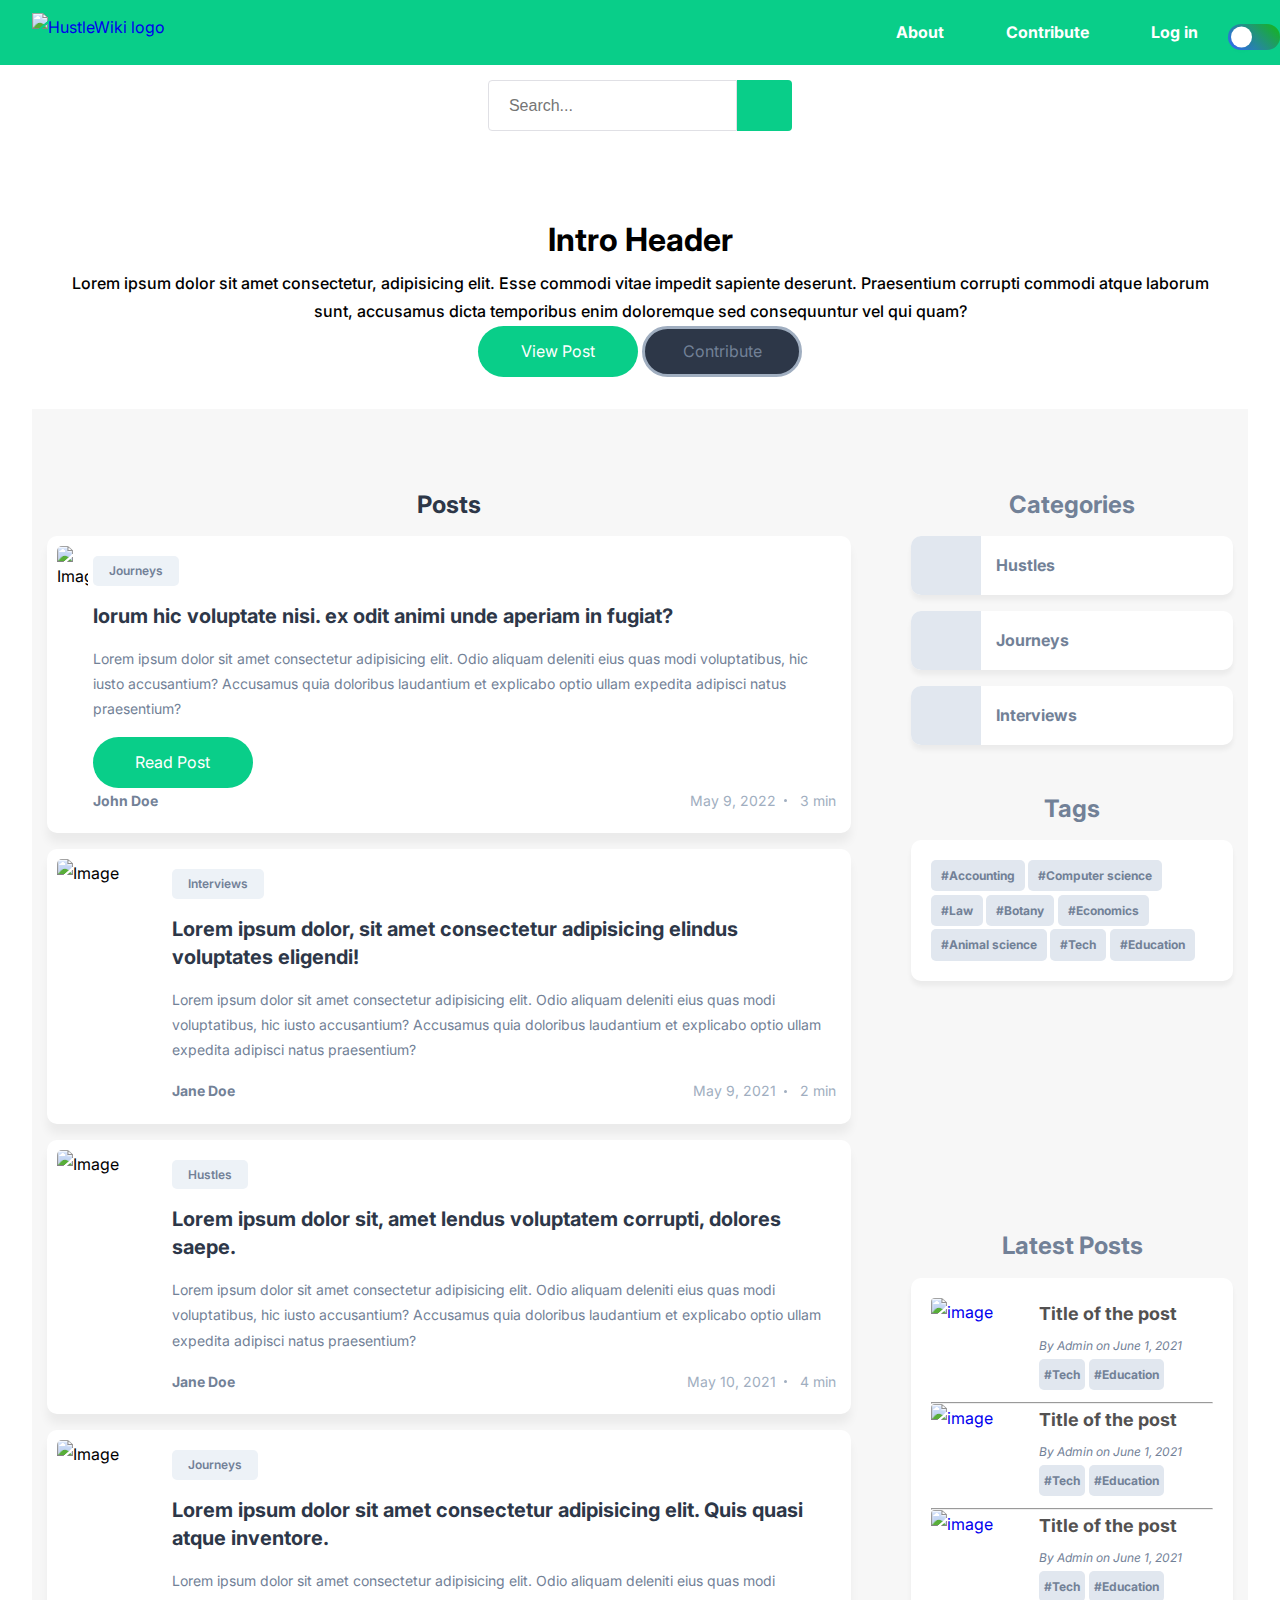
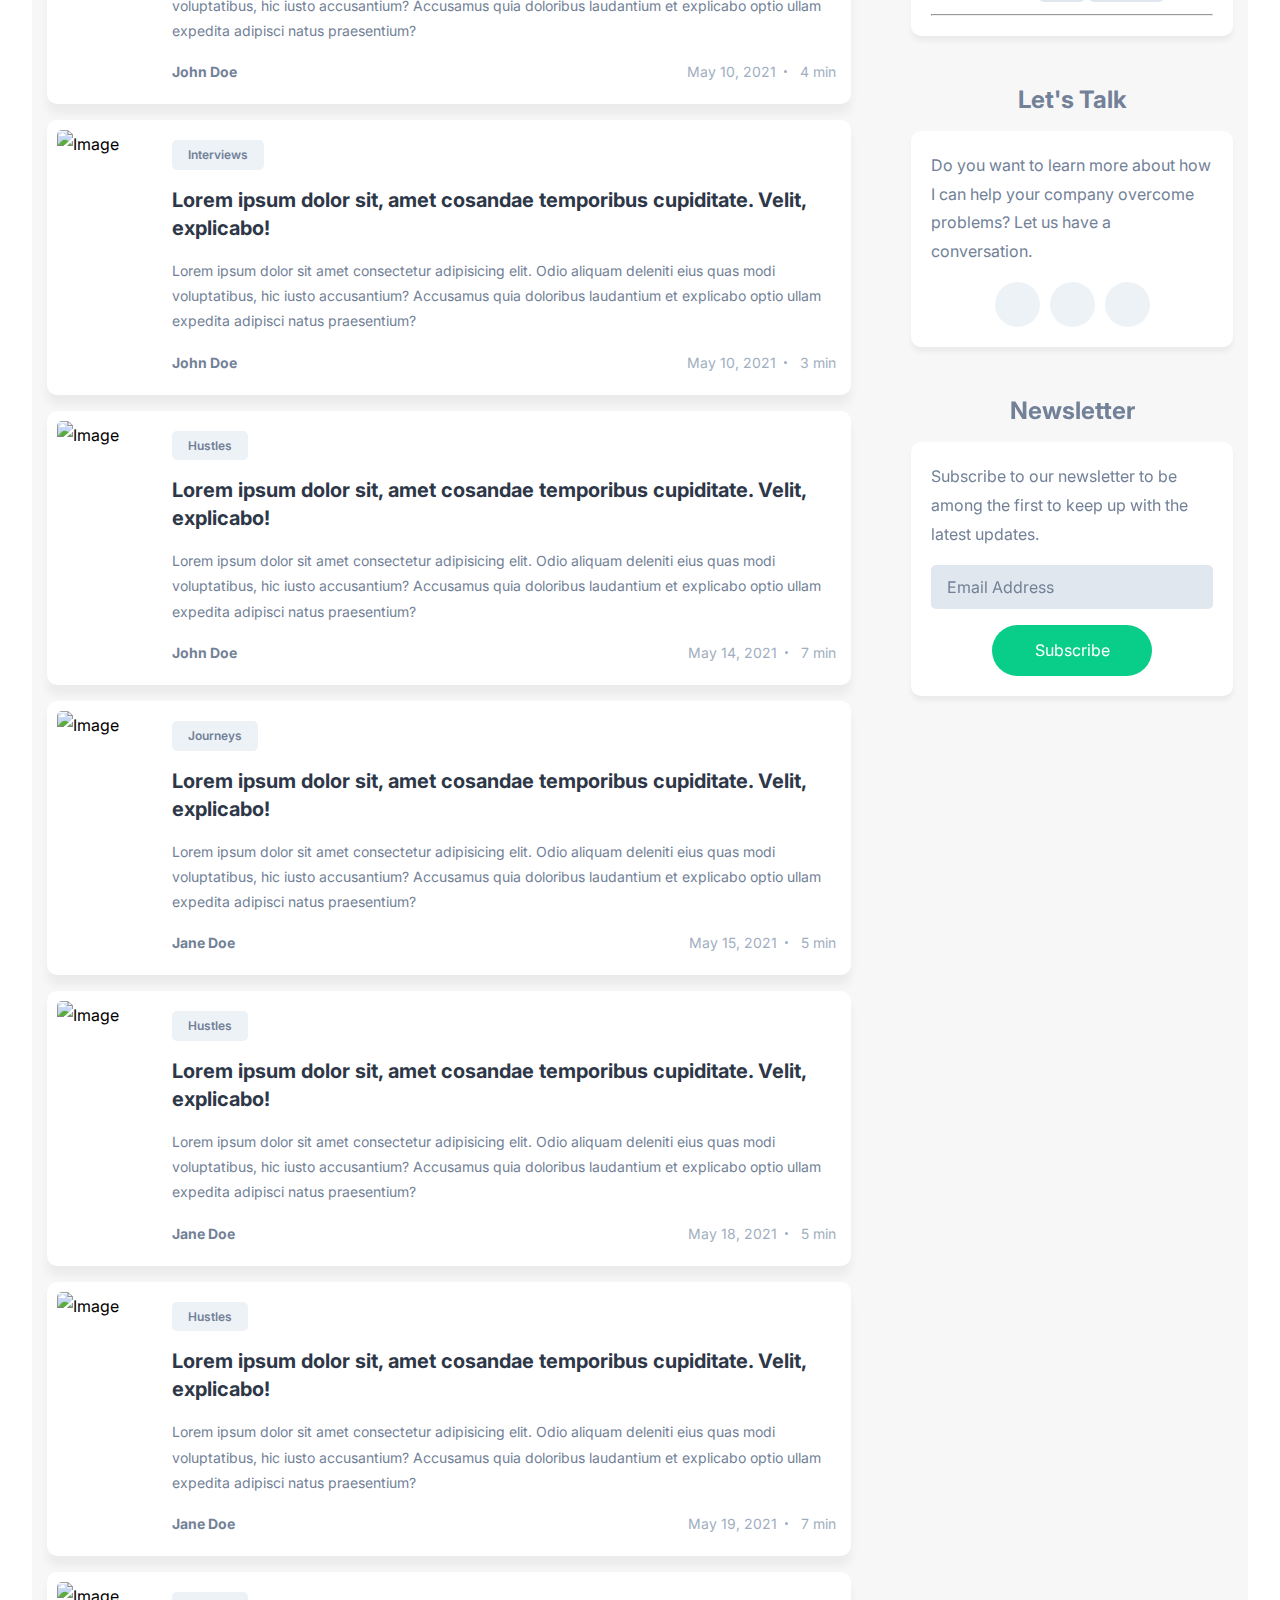
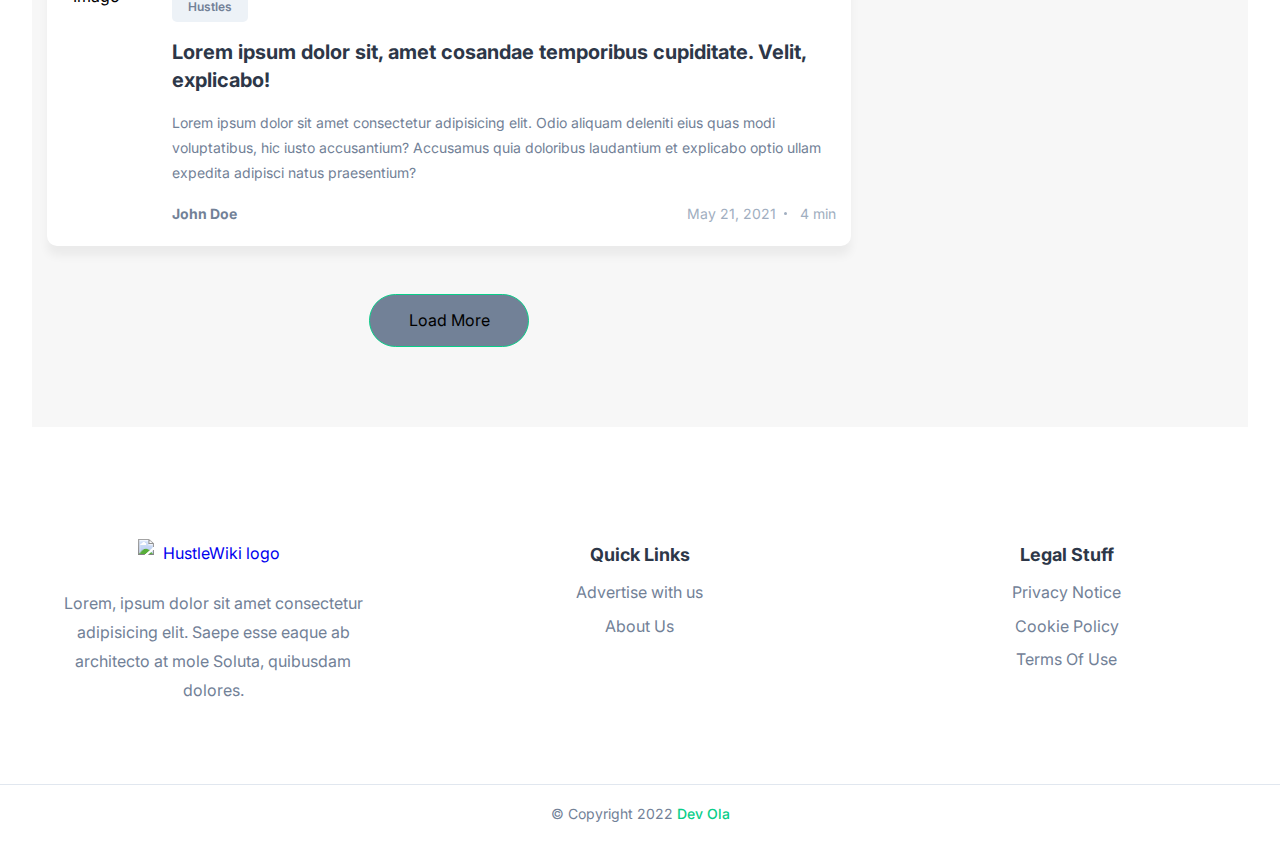
==== commit 25e063f4: "worked on blog page" ====
--- a/index.html
+++ b/index.html
@@ -198,13 +198,7 @@
 
     </form>
     </div>
-  <!-- </div>
-<div class="search-box">
-	<form action="#" method="get">
-		<input type="text" name="search" placeholder="Search..." required>
-		<button class="search-box-button" type="submit"><i class="fa fa-search"></i></button>
-	</form>
-</div> -->
+ 
 						
 	<section class="Intro-text-container">
 			<h1 class="intro-text-heading"> Intro Header </h1>
--- a/styles.css
+++ b/styles.css
@@ -269,14 +269,6 @@
 
 /* LOGIN */
 
-/* .login-btn {
-	padding: 8px 16px;
-	font-size: 16px;
-	color: #fff;
-	background: black;
-	cursor: pointer;
-	border-radius: 8px;
-} */
 .popup {
 	z-index: 20;
 	position: absolute;
@@ -359,11 +351,11 @@
 	font-weight: 600;
 }
 
-@media screen and (max-width: 768px) {
+/* @media screen and (max-width: 768px) {
 	.popup.active {
 		width: 100%;
 	}
-}
+} */
 /*-----------------------------------*\ 
   #HEADER
 \*-----------------------------------*/
@@ -517,8 +509,7 @@
 	width: 100%;
 	line-height: 2;
 	padding: 0.375rem 1.25rem;
-	-webkit-transition: border-color 0.2s;
-	-moz-transition: border-color 0.2s;
+
 	transition: border-color 0.2s;
 }
 
@@ -599,43 +590,6 @@
 	outline: 0;
 }
 
-/* .search-box {
-	position: absolute;
-	top: 50%;
-	left: 50%;
-	transform: translate(-50%, -50%);
-	padding: 16px;
-	background: var(--accent);
-}
-
-input[type="text"] {
-	color: gray;
-	font-size: 20px;
-	line-height: 22px;
-	padding: 16px 20px;
-	border: none;
-	outline: 0;
-	border-radius: 50px 0 0 50px;
-	background: var(--white);
-}
-
-input[type="text"]:focus {
-	background: var(--white);
-}
-
-.search-box button {
-	display: inline;
-	color: var(--accent);
-	font-size: 20px;
-	line-height: 51px;
-	width: 52px;
-	height: 52px;
-
-	border: none;
-	border-radius: 0 50px 50px 0;
-	background: var(--white);
-} */
-
 .Intro-text-container {
 	text-align: center;
 	padding: 2rem;
@@ -680,13 +634,13 @@
 	padding: 10px;
 	margin-bottom: 1rem;
 	border-radius: 10px;
-	box-shadow: 0 10px 10px hsla(0, 0%, 0%, 0.05);
+	box-shadow: 0 10px 10px rgba(0, 0, 0, 0.05);
 	transition: 0.25s ease;
 }
 
 .blog-card:hover {
 	transform: translateY(-2px);
-	box-shadow: 0 10px 10px hsla(0, 0%, 0%, 0.1);
+	box-shadow: 0 10px 10px rgba(0, 0, 0, 0.1);
 }
 
 .blog-card-banner {
@@ -773,7 +727,7 @@
 .load-more {
 	margin-inline: auto;
 	margin: auto; /* fallback for margin-inline */
-	/* background: var(--foreground-secondary); */
+	background: var(--foreground-secondary);
 	color: black;
 	padding: 0.6875rem 1.1875rem;
 	border: 1px solid var(--accent);
@@ -785,23 +739,7 @@
 }
 
 /* article styles for the single-blog-page */
-.single-blog-container {
-	display: grid;
-	grid-template-columns: 200px 1fr 300px;
-	margin-top: 2rem;
-	margin-bottom: 2rem;
-	gap: 30px;
-	color: var(--foreground-secondary);
-	width: 100%;
-	max-width: 1280px;
-	margin: auto;
-}
-/* .single-blog-item {
-	display: flex;
-	align-items: center;
-	justify-content: center;
-	margin: 20px;
-} */
+
 .single-blog-aside-left {
 	text-align: left;
 }
@@ -809,7 +747,7 @@
 	background: var(--background-primary);
 	border-radius: 10px;
 	padding: 20px;
-	box-shadow: 0 5px 5px hsla(0, 0%, 0%, 0.05);
+	box-shadow: 0 5px 5px rgba(0, 0, 0, 0.05);
 }
 .single-blog-aside-right .tags h2 {
 	color: var(--foreground-secondary);
@@ -900,7 +838,7 @@
 }
 /* table of contents */
 
-.main-title {
+.table-title {
 	padding: 0.5em 0;
 	border-bottom: 1px solid var(--light-gray);
 	margin-bottom: 30px;
@@ -936,7 +874,7 @@
 	margin: 4px 0;
 }
 
-.table__title {
+.table-subtitle {
 	margin-right: 0.5ch;
 	text-align: center;
 	font-size: 14px;
@@ -1018,7 +956,7 @@
 footer .container {
 	padding: var(--py) 15px;
 	display: grid;
-	grid-template-columns: 2fr 1fr 1fr;
+	grid-template-columns: 1fr 1fr 1fr;
 	gap: 30px;
 }
 
@@ -1091,7 +1029,6 @@
 
 	.blog-card {
 		display: flex;
-		/* grid-template-columns: 3fr 4fr; */
 		gap: 20px;
 	}
 
@@ -1187,6 +1124,63 @@
 	}
 
 	.tags .hashtag:hover {
+		background: var(--foreground-secondary);
+		color: var(--action-primary);
+	}
+	.latest-posts {
+		margin-bottom: 3rem;
+	}
+
+	.latest-post .wrapper {
+		display: flex;
+		flex-wrap: wrap;
+		gap: 0.2rem;
+	}
+	.latest-post-item {
+		display: grid;
+		grid-template-columns: 100px 1fr;
+		gap: 8px;
+		margin-bottom: 4px;
+	}
+
+	.latest-post-item-image {
+		border-radius: 4px;
+		width: 100px;
+		height: 100px;
+	}
+	.latest-post-heading {
+		color: var(--foreground-secondary);
+		margin-bottom: 1rem;
+		text-align: center;
+		line-height: 1.3;
+	}
+	.latest-post-item-title {
+		font-size: 18px;
+		font-weight: 700;
+	}
+	.latest-post-item-title a {
+		color: rgb(83, 81, 81);
+	}
+	.latest-post-item-excerpt {
+		font-size: 12px;
+	}
+
+	.latest-post-item-meta {
+		color: var(--foreground-secondary);
+
+		font-size: 12px;
+		font-style: italic;
+	}
+	.latest-post-item-hashtag {
+		display: inline;
+		background: var(--action-primary);
+		color: var(--foreground-secondary);
+		padding: 5px 5px;
+		font-size: var(--fs-5);
+		font-weight: 700;
+		border-radius: 5px;
+	}
+	.latest-post-item-hashtag:hover {
 		background: var(--foreground-secondary);
 		color: var(--action-primary);
 	}
@@ -1452,6 +1446,63 @@
 		background: var(--foreground-secondary);
 		color: var(--action-primary);
 	}
+	.latest-posts {
+		margin-bottom: 3rem;
+	}
+
+	.latest-post .wrapper {
+		display: flex;
+		flex-wrap: wrap;
+		gap: 0.2rem;
+	}
+	.latest-post-item {
+		display: grid;
+		grid-template-columns: 100px 1fr;
+		gap: 8px;
+		margin-bottom: 4px;
+	}
+
+	.latest-post-item-image {
+		border-radius: 4px;
+		width: 100px;
+		height: 100px;
+	}
+	.latest-post-heading {
+		color: var(--foreground-secondary);
+		margin-bottom: 1rem;
+		text-align: center;
+		line-height: 1.3;
+	}
+	.latest-post-item-title {
+		font-size: 18px;
+		font-weight: 700;
+	}
+	.latest-post-item-title a {
+		color: rgb(83, 81, 81);
+	}
+	.latest-post-item-excerpt {
+		font-size: 12px;
+	}
+
+	.latest-post-item-meta {
+		color: var(--foreground-secondary);
+
+		font-size: 12px;
+		font-style: italic;
+	}
+	.latest-post-item-hashtag {
+		display: inline;
+		background: var(--action-primary);
+		color: var(--foreground-secondary);
+		padding: 5px 5px;
+		font-size: var(--fs-5);
+		font-weight: 700;
+		border-radius: 5px;
+	}
+	.latest-post-item-hashtag:hover {
+		background: var(--foreground-secondary);
+		color: var(--action-primary);
+	}
 
 	.contact {
 		margin-bottom: 3rem;
@@ -1533,14 +1584,34 @@
 		margin-inline: auto;
 		margin: auto; /* fallback for margin-inline */
 	}
-
+	/* single article blog-page */
+
+	.single-blog-aside-right .wrapper {
+		background: var(--background-primary);
+		border-radius: 10px;
+		padding: 20px;
+		box-shadow: 0 5px 5px hsla(0, 0%, 0%, 0.05);
+	}
+
+	.single-blog-aside-right .tags h2 {
+		color: var(--foreground-secondary);
+		margin-bottom: 1rem;
+		text-align: center;
+		line-height: 1.3;
+	}
+	.single-blog-main-article .wrapper {
+		background: var(--background-primary);
+		border-radius: 10px;
+		padding: 20px;
+		box-shadow: 0 5px 5px hsla(0, 0%, 0%, 0.05);
+	}
 	/**
    * FOOTER 
    */
 
 	footer .container {
 		padding: var(--py) 30px;
-		grid-template-columns: 2fr 1fr 1fr;
+		grid-template-columns: 1fr 1fr 1fr;
 	}
 
 	footer .wrapper {
@@ -1568,12 +1639,6 @@
 		display: inline-block;
 		align-self: stretch;
 	}
-	.blog-card-banner {
-		display: flex;
-		overflow: auto;
-		border-radius: 5px;
-	}
-
 	.aside .h2 {
 		color: var(--foreground-secondary);
 		margin-bottom: 1rem;
@@ -1586,6 +1651,12 @@
 		border-radius: 10px;
 		padding: 20px;
 		box-shadow: 0 5px 5px hsla(0, 0%, 0%, 0.05);
+	}
+
+	.blog-card-banner {
+		display: flex;
+		overflow: hidden;
+		border-radius: 5px;
 	}
 
 	.categories {
@@ -1650,6 +1721,65 @@
 	}
 
 	.tags .hashtag:hover {
+		background: var(--foreground-secondary);
+		color: var(--action-primary);
+	}
+	.latest-posts {
+		margin-bottom: 3rem;
+	}
+
+	.latest-post .wrapper {
+		display: flex;
+		flex-wrap: wrap;
+		gap: 0.2rem;
+	}
+	.latest-post-item {
+		display: grid;
+		grid-template-columns: 100px 1fr;
+		gap: 8px;
+		margin-bottom: 4px;
+		/* background: var(--white);
+			box-shadow: rgb(0, 0, 0, 0.15); */
+	}
+
+	.latest-post-item-image {
+		border-radius: 4px;
+		width: 100px;
+		height: 100px;
+	}
+	.latest-post-heading {
+		color: var(--foreground-secondary);
+		margin-bottom: 1rem;
+		text-align: center;
+		line-height: 1.3;
+	}
+	.latest-post-item-title {
+		font-size: 18px;
+		font-weight: 700;
+	}
+	.latest-post-item-title a {
+		color: rgb(83, 81, 81);
+	}
+	.latest-post-item-excerpt {
+		font-size: 12px;
+	}
+
+	.latest-post-item-meta {
+		color: var(--foreground-secondary);
+
+		font-size: 12px;
+		font-style: italic;
+	}
+	.latest-post-item-hashtag {
+		display: inline;
+		background: var(--action-primary);
+		color: var(--foreground-secondary);
+		padding: 5px 5px;
+		font-size: var(--fs-5);
+		font-weight: 700;
+		border-radius: 5px;
+	}
+	.latest-post-item-hashtag:hover {
 		background: var(--foreground-secondary);
 		color: var(--action-primary);
 	}
@@ -1735,6 +1865,29 @@
 		margin: auto; /* fallback for margin-inline */
 	}
 
+	/* single artiicle blog-page */
+
+	.single-blog-aside-right .wrapper {
+		background: var(--background-primary);
+		border-radius: 10px;
+		padding: 20px;
+		box-shadow: 0 5px 5px hsla(0, 0%, 0%, 0.05);
+	}
+
+	.single-blog-aside-right .tags h2 {
+		color: var(--foreground-secondary);
+		margin-bottom: 1rem;
+		text-align: center;
+		line-height: 1.3;
+	}
+
+	.single-blog-main-article .wrapper {
+		background: var(--background-primary);
+		border-radius: 10px;
+		padding: 20px;
+		box-shadow: 0 5px 5px hsla(0, 0%, 0%, 0.05);
+	}
+
 	/**
  * responsive for larger than 1024px screen
  */
@@ -1754,7 +1907,7 @@
    */
 
 		.container {
-			max-width: 1150px;
+			max-width: 1280px;
 		}
 
 		/**
@@ -1811,7 +1964,7 @@
 			background: linear-gradient(45deg, rgb(51, 102, 255), rgb(20, 184, 20));
 		}
 
-		/* .theme-btn-desktop::before {
+		.theme-btn-desktop::before {
 			content: "";
 			position: absolute;
 			background: var(--white);
@@ -1823,11 +1976,11 @@
 			transform: translateY(-50%);
 			box-shadow: 0 2px 10px -2px hsla(0, 0%, 0%, 0.05);
 			z-index: 2;
-		} */
-
-		/* .theme-btn-desktop.dark::before {
+		}
+
+		.theme-btn-desktop.dark::before {
 			left: calc(100% - 24px);
-		} */
+		}
 
 		/**
    * HERO 
@@ -1939,13 +2092,17 @@
 		.latest-posts {
 			margin-bottom: 3rem;
 		}
+
+		.latest-post .wrapper {
+			display: flex;
+			flex-wrap: wrap;
+			gap: 0.2rem;
+		}
 		.latest-post-item {
 			display: grid;
 			grid-template-columns: 100px 1fr;
 			gap: 8px;
 			margin-bottom: 4px;
-			/* background: var(--white);
-			box-shadow: rgb(0, 0, 0, 0.15); */
 		}
 
 		.latest-post-item-image {
@@ -2069,6 +2226,34 @@
 			margin-inline: auto;
 			margin: auto; /* fallback for margin-inline */
 		}
+		/* single artiicle blog-page */
+		.single-blog-container {
+			display: grid;
+			grid-template-columns: 200px 1fr 300px;
+			margin-top: 2rem;
+			gap: 30px;
+			color: var(--foreground-secondary);
+			width: 100%;
+		}
+
+		.single-blog-aside-right .wrapper {
+			background: var(--background-primary);
+			border-radius: 10px;
+			padding: 20px;
+			box-shadow: 0 5px 5px hsla(0, 0%, 0%, 0.05);
+		}
+		.single-blog-aside-right .tags h2 {
+			color: var(--foreground-secondary);
+			margin-bottom: 1rem;
+			text-align: center;
+			line-height: 1.3;
+		}
+		.single-blog-main-article .wrapper {
+			background: var(--background-primary);
+			border-radius: 10px;
+			padding: 20px;
+			box-shadow: 0 5px 5px hsla(0, 0%, 0%, 0.05);
+		}
 
 		/**
    * FOOTER 
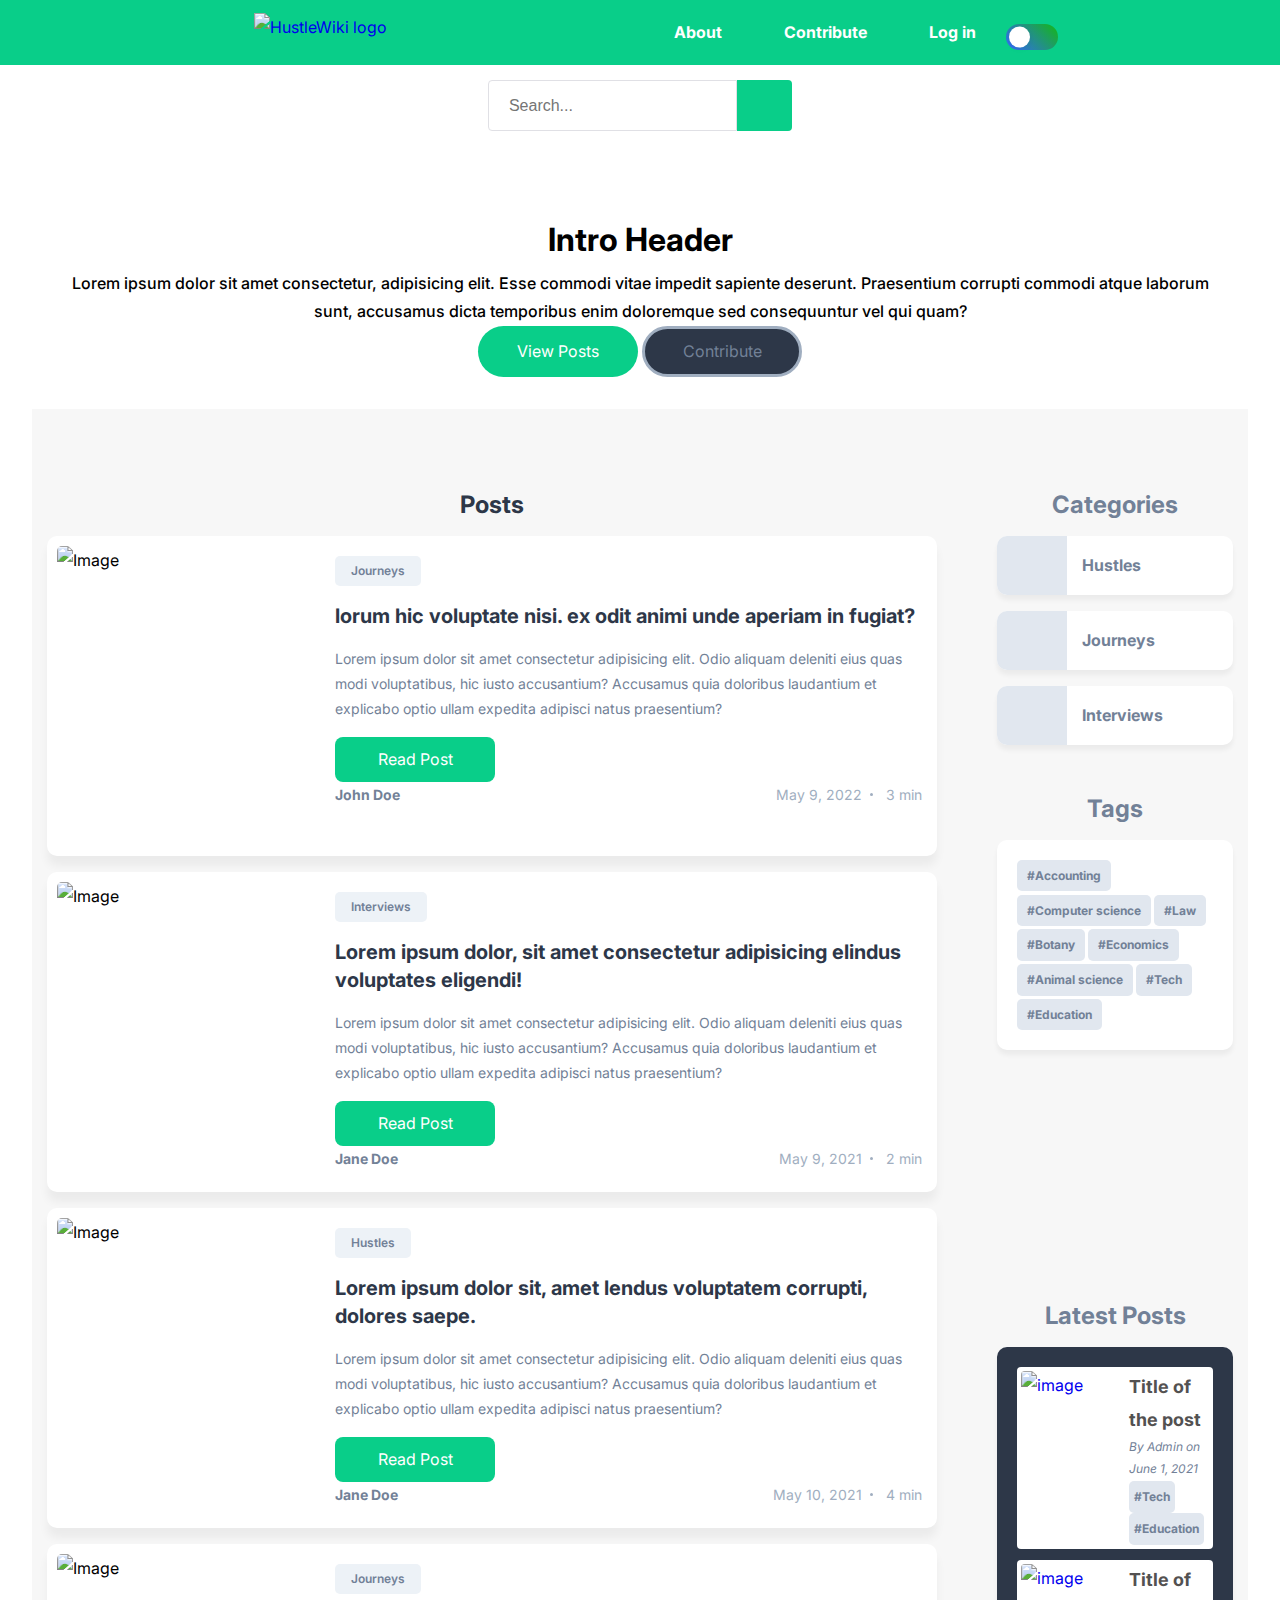
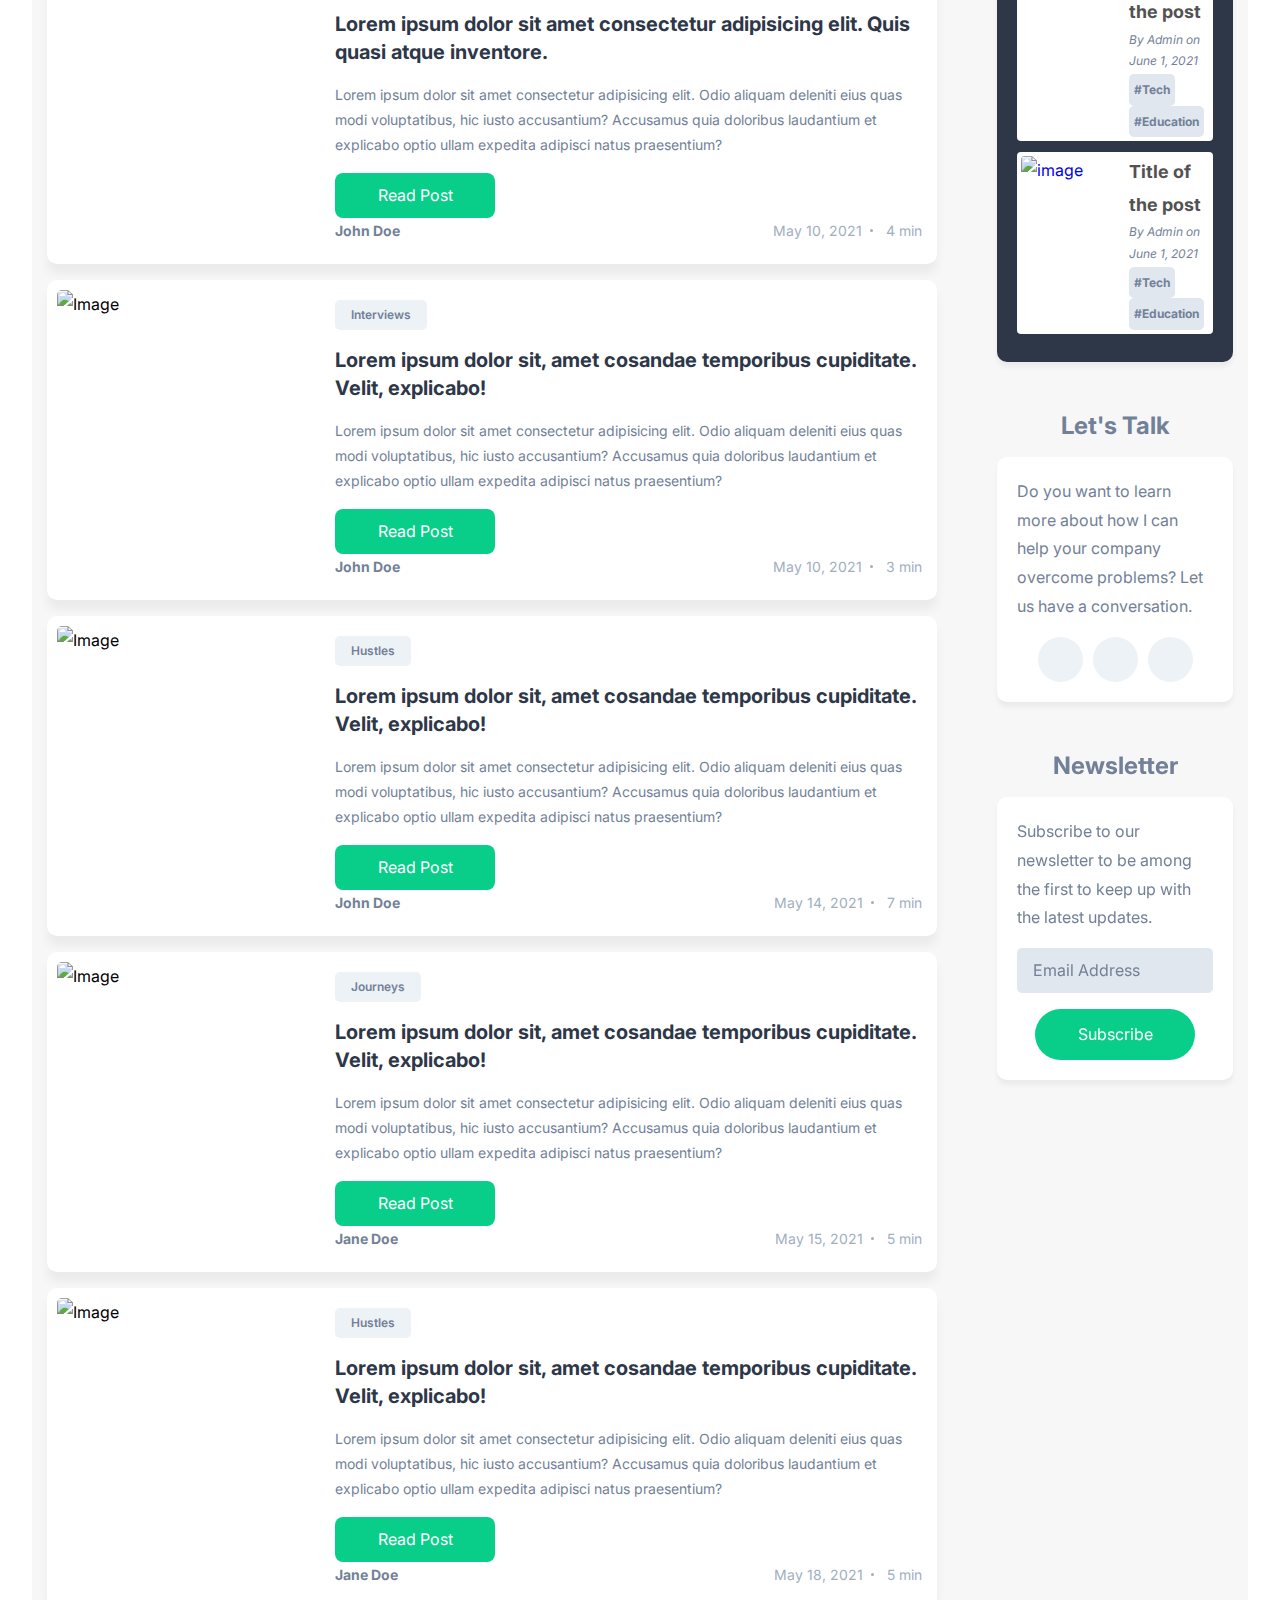
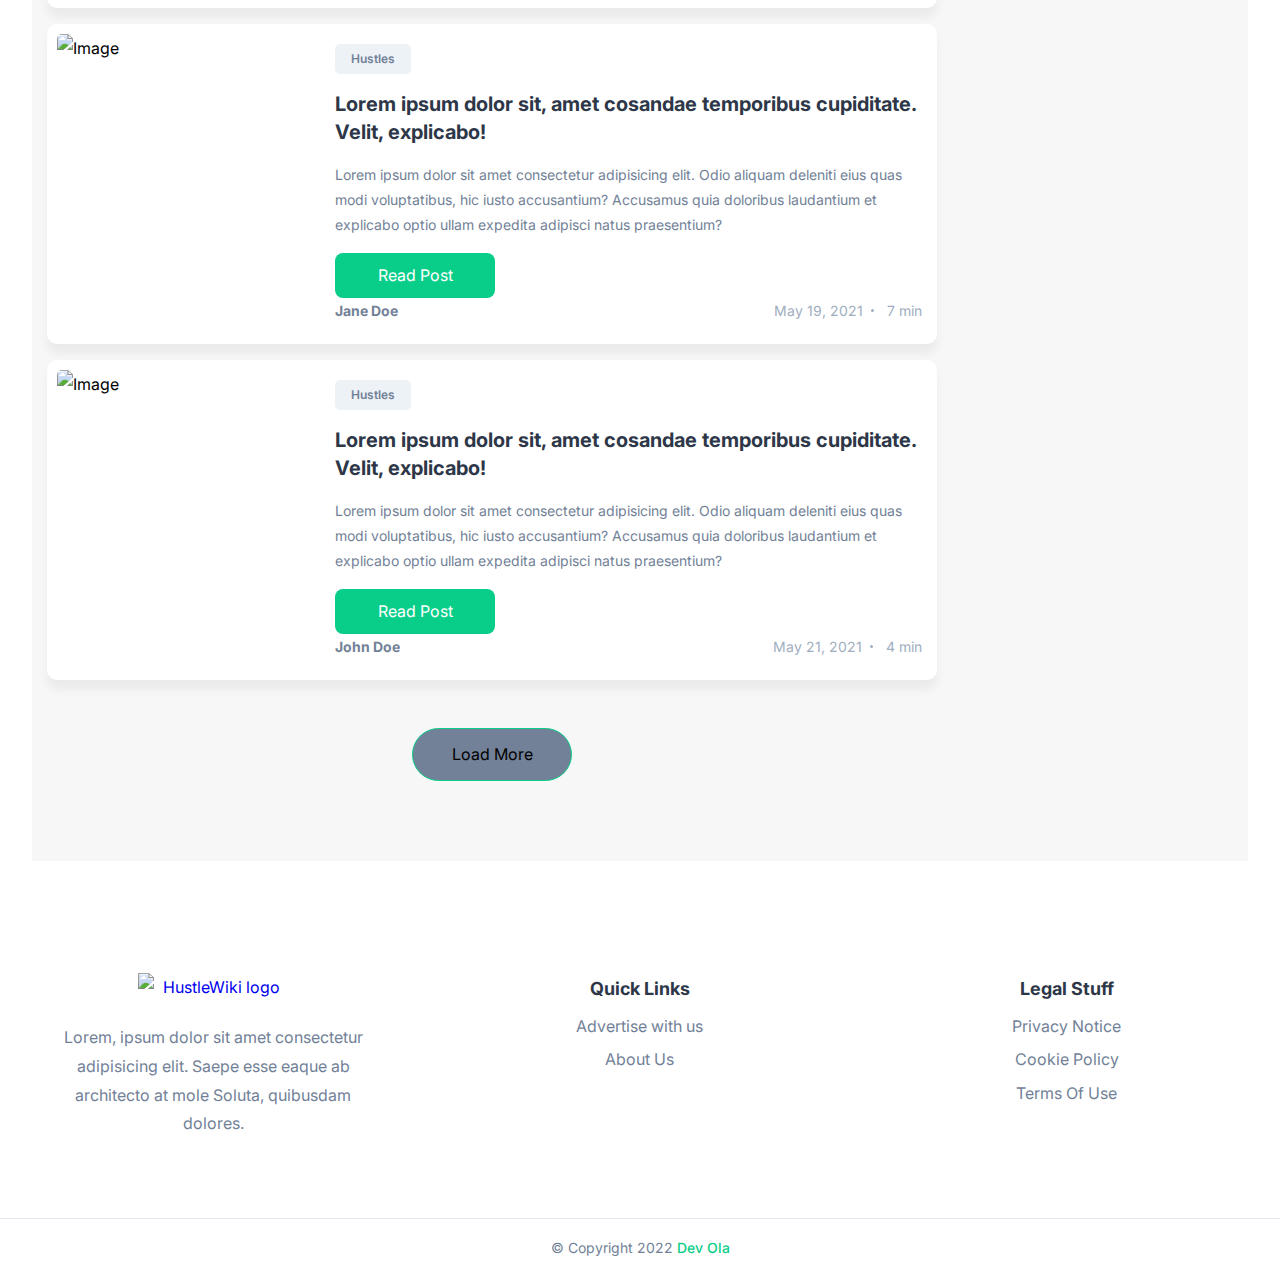
==== commit aefea4dd: "worked on blog page" ====
--- a/index.html
+++ b/index.html
@@ -5,6 +5,11 @@
 		<meta http-equiv="X-UA-Compatible" content="IE=edge" />
 		<meta name="viewport" content="width=device-width, initial-scale=1.0" />
 		<title>HustleWiki</title>
+
+		<!--
+    - fontawesome
+  -->
+  <link rel="stylesheet" href="https://cdnjs.cloudflare.com/ajax/libs/font-awesome/6.1.1/css/all.min.css" integrity="sha512-KfkfwYDsLkIlwQp6LFnl8zNdLGxu9YAA1QvwINks4PhcElQSvqcyVLLD9aMhXd13uQjoXtEKNosOWaZqXgel0g==" crossorigin="anonymous" referrerpolicy="no-referrer" />
 
 		<!--
     - favicon
@@ -18,7 +23,7 @@
 		<!--
     - custom css link
   -->
-		<link rel="stylesheet" href="./styles.css" />
+		<link rel="stylesheet" href="/styles/styles.css" />
 
 		<!--
     - google font link
@@ -59,6 +64,10 @@
 						<button class="theme-btn theme-btn-mobile light">
 							<ion-icon name="moon" class="moon"></ion-icon>
 							<ion-icon name="sunny" class="sun"></ion-icon>
+							<!-- <i class="sun fa-solid fa-sun"></i>
+							<i class="moon fas fa-moon"></i> -->
+
+
 						</button>
 
 						<button class="nav-menu-btn">
@@ -110,8 +119,11 @@
 						</ul>
 
 						<button class="theme-btn theme-btn-desktop light">
-							<ion-icon name="moon" class="moon"></ion-icon>
-							<ion-icon name="sunny" class="sun"></ion-icon>
+							<ion-icon name="moon" class="moon"></ion-icon> 
+							<ion-icon name="sunny" class="sun"></ion-icon> 
+<!-- 
+							<i class="moon fas fa-moon"></i>
+							<i class="sun fa-solid fa-sun"></i> -->
 						</button>
 					</div>
 
@@ -205,7 +217,7 @@
 				<p class="intro-text">Lorem ipsum dolor sit amet consectetur, adipisicing elit. Esse commodi vitae impedit sapiente deserunt. Praesentium corrupti commodi atque laborum sunt, accusamus dicta temporibus enim doloremque sed consequuntur vel qui quam?</p>
 
 						<div class="btn-group">
-							<a href="#" class="btn btn-primary">View Post</a>
+							<a href="#" class="btn btn-primary">View Posts</a>
 							<a href="#" class="btn btn-secondary">Contribute</a>
 						</div>
 					</section>
@@ -246,7 +258,7 @@
 										Accusamus quia doloribus laudantium et explicabo optio ullam 
 										expedita adipisci natus praesentium?
 									</p>
-									<a href="#" class="btn btn-primary">Read Post</a>
+									<a href="pages/blog.html" class="btn btn-primary btn-post">Read Post</a>
 									<div class="wrapper-flex">
 										<div class="profile-wrapper">
 											<img
@@ -273,7 +285,7 @@
 							<div class="blog-card">
 								<div class="blog-card-banner">
 									<img
-										src="./assets/images/blog-2.png"
+										src="https://images.unsplash.com/photo-1527613426441-4da17471b66d?ixlib=rb-1.2.1&ixid=MnwxMjA3fDB8MHxzZWFyY2h8MTl8fG1lZGljaW5lfGVufDB8fDB8fA%3D%3D&auto=format&fit=crop&w=500&q=60"
 										alt="Image"
 										width="250"
 										class="blog-banner-img"
@@ -295,6 +307,7 @@
 										Accusamus quia doloribus laudantium et explicabo optio ullam 
 										expedita adipisci natus praesentium?
 									</p>
+									<a href="pages/blog.html" class="btn btn-primary btn-post">Read Post</a>
 
 									<div class="wrapper-flex">
 										<div class="profile-wrapper">
@@ -344,6 +357,7 @@
 										Accusamus quia doloribus laudantium et explicabo optio ullam 
 										expedita adipisci natus praesentium?
 									</p>
+									<a href="pages/blog.html" class="btn btn-primary btn-post">Read Post</a>
 
 									<div class="wrapper-flex">
 										<div class="profile-wrapper">
@@ -393,6 +407,7 @@
 										Accusamus quia doloribus laudantium et explicabo optio ullam 
 										expedita adipisci natus praesentium?
 									</p>
+									<a href="pages/blog.html" class="btn btn-primary btn-post">Read Post</a>
 
 									<div class="wrapper-flex">
 										<div class="profile-wrapper">
@@ -442,6 +457,7 @@
 										Accusamus quia doloribus laudantium et explicabo optio ullam 
 										expedita adipisci natus praesentium?
 									</p>
+									<a href="pages/blog.html" class="btn btn-primary btn-post">Read Post</a>
 
 									<div class="wrapper-flex">
 										<div class="profile-wrapper">
@@ -491,6 +507,7 @@
 										Accusamus quia doloribus laudantium et explicabo optio ullam 
 										expedita adipisci natus praesentium?
 									</p>
+									<a href="pages/blog.html" class="btn btn-primary btn-post">Read Post</a>
 
 									<div class="wrapper-flex">
 										<div class="profile-wrapper">
@@ -540,6 +557,7 @@
 										Accusamus quia doloribus laudantium et explicabo optio ullam 
 										expedita adipisci natus praesentium?
 									</p>
+									<a href="pages/blog.html" class="btn btn-primary btn-post">Read Post</a>
 
 									<div class="wrapper-flex">
 										<div class="profile-wrapper">
@@ -589,6 +607,7 @@
 										Accusamus quia doloribus laudantium et explicabo optio ullam 
 										expedita adipisci natus praesentium?
 									</p>
+									<a href="pages/blog.html" class="btn btn-primary btn-post">Read Post</a>
 
 									<div class="wrapper-flex">
 										<div class="profile-wrapper">
@@ -638,6 +657,7 @@
 										Accusamus quia doloribus laudantium et explicabo optio ullam 
 										expedita adipisci natus praesentium?
 									</p>
+									<a href="pages/blog.html" class="btn btn-primary btn-post">Read Post</a>
 
 									<div class="wrapper-flex">
 										<div class="profile-wrapper">
@@ -687,6 +707,7 @@
 										Accusamus quia doloribus laudantium et explicabo optio ullam 
 										expedita adipisci natus praesentium?
 									</p>
+									<a href="pages/blog.html" class="btn btn-primary btn-post">Read Post</a>
 
 									<div class="wrapper-flex">
 										<div class="profile-wrapper">
@@ -790,7 +811,7 @@
 
 								</div>
 							</div>
-							<hr>
+					
 							<div class="latest-post-item">
 								<a href="#">
 									<img src="https://images.unsplash.com/photo-1488590528505-98d2b5aba04b?ixlib=rb-1.2.1&ixid=MnwxMjA3fDB8MHxzZWFyY2h8Mnx8dGVjaHxlbnwwfHwwfHw%3D&auto=format&fit=crop&w=500&q=60" 
@@ -807,7 +828,7 @@
 
 								</div>
 							</div>
-							<hr>
+			
 							<div class="latest-post-item">
 								<a href="#">
 									<img src="https://images.unsplash.com/photo-1488590528505-98d2b5aba04b?ixlib=rb-1.2.1&ixid=MnwxMjA3fDB8MHxzZWFyY2h8Mnx8dGVjaHxlbnwwfHwwfHw%3D&auto=format&fit=crop&w=500&q=60" 
@@ -824,7 +845,7 @@
 
 								</div>
 							</div>
-							<hr>
+							
 						</div>
 					</div>
 
@@ -958,7 +979,7 @@
 		<!--
     - custom js link
   -->
-		<script src="./main.js"></script>
+		<script src="/js/main.js"></script>
 
 		<!--
     - ionicon link
--- a/styles/styles.css
+++ b/styles/styles.css
@@ -0,0 +1,2205 @@
+/*-----------------------------------*\ 
+  #style.css
+\*-----------------------------------*/
+
+:root {
+	/**
+   * color
+   */
+
+	--white: rgb(255, 255, 255);
+
+	/**
+   * typography 
+   */
+
+	--fs-base: 14px;
+	--fs-1: 32px;
+	--fs-2: 24px;
+	--fs-3: 20px;
+	--fs-4: 14px;
+	--fs-5: 12px;
+
+	/**
+   * spacing 
+   */
+
+	--py: 80px;
+}
+
+/*-----------------------------------*\ 
+  #RESET
+\*-----------------------------------*/
+
+/* *,
+*::before,
+*::after {
+	margin: 0;
+	padding: 0;
+	box-sizing: border-box;
+} */
+
+.light-theme {
+	/**
+   * light theme colors 
+   */
+
+	--background-primary: rgb(255, 255, 255);
+	--background-secondary: rgb(247, 247, 247);
+
+	--action-primary: rgb(225, 231, 239);
+	--action-secondary: rgb(237, 242, 247);
+
+	--foreground-primary: rgb(45, 55, 72);
+	--foreground-secondary: rgb(114, 129, 151);
+	--foreground-tertiary: rgb(160, 174, 192);
+
+	--accent: rgb(9, 206, 137);
+}
+
+.dark-theme {
+	/**
+   * dark theme colors 
+   */
+
+	--background-primary: rgb(45, 55, 72);
+	--background-secondary: rgb(26, 33, 45);
+
+	--action-primary: rgb(114, 129, 151);
+	--action-secondary: rgb(45, 55, 72);
+
+	--foreground-primary: rgb(237, 242, 247);
+	--foreground-secondary: rgb(204, 214, 224);
+	--foreground-tertiary: rgb(160, 174, 192);
+
+	--accent: rgb(9, 206, 137);
+}
+
+* {
+	margin: 0;
+	padding: 0;
+	box-sizing: border-box;
+}
+
+body {
+	margin: 0;
+	padding: 0;
+	height: 100vh;
+}
+
+a {
+	text-decoration: none;
+}
+
+li {
+	list-style: none;
+}
+
+img,
+button {
+	display: block;
+}
+
+a,
+span {
+	display: inline-block;
+}
+
+button {
+	font: inherit;
+	border: none;
+	background: none;
+	cursor: pointer;
+}
+
+html {
+	font-family: "Inter", sans-serif;
+	font-size: var(--fs-base);
+	line-height: 1.8;
+}
+
+:focus {
+	outline-offset: 4px;
+}
+
+/**
+ * scrollbar style
+ */
+
+::-webkit-scrollbar {
+	width: 16px;
+}
+
+::-webkit-scrollbar-thumb {
+	background: var(--accent);
+	border-radius: 20px;
+	border: 4px solid;
+}
+
+.light-theme::-webkit-scrollbar-thumb {
+	border-color: hsl(0, 0%, 90%);
+}
+
+.btn::-webkit-scrollbar-thumb {
+	border-color: hsl(219, 27%, 20%);
+}
+
+.light-theme::-webkit-scrollbar-track {
+	background: hsl(0, 0%, 90%);
+}
+
+.dark-theme::-webkit-scrollbar-track {
+	background: hsl(219, 27%, 20%);
+}
+
+/*-----------------------------------*\ 
+  #BASE STYLE
+\*-----------------------------------*/
+
+.h1,
+.h2,
+.h3,
+.h4 {
+	display: block;
+	color: var(--foreground-primary);
+}
+
+.h1 {
+	font-size: var(--fs-1);
+	font-weight: 900;
+}
+
+.h2 {
+	font-size: var(--fs-2);
+	font-weight: 700;
+}
+
+.h3 {
+	font-size: var(--fs-3);
+	font-weight: 700;
+}
+
+.h4 {
+	font-size: var(--fs-4);
+	font-weight: 700;
+}
+
+.text-sm {
+	font-size: var(--fs-4);
+}
+
+.text-tiny {
+	font-size: var(--fs-5);
+}
+
+/*-----------------------------------*\ 
+  #REUSED STYLE
+\*-----------------------------------*/
+
+.container {
+	/* margin-inline: auto; */
+	/* fallback for margin-inline */
+	padding: 0 15px;
+}
+
+.btn {
+	min-width: 10rem;
+	border-radius: 100px;
+}
+
+.btn-primary {
+	background: var(--accent);
+	color: var(--white);
+	padding: 0.6875rem 1.1875rem;
+	text-align: center;
+}
+
+.btn-primary:hover {
+	background: var(--foreground-primary);
+	color: var(--action-primary);
+}
+
+.btn-secondary {
+	background: var(--foreground-primary);
+	color: var(--foreground-secondary);
+	padding: 0.5rem 1rem;
+	text-align: center;
+	border: 3px solid var(--foreground-tertiary);
+}
+
+.btn-secondary:hover {
+	border-color: var(--accent);
+}
+
+/*-----------------------------------*\ 
+  #Extra style for dark theme
+\*-----------------------------------*/
+
+.dark-theme .btn-primary:hover {
+	color: var(--white);
+	background-color: var(--action-secondary);
+}
+.dark-theme .btn-secondary {
+	background: var(--action-secondary);
+}
+
+.dark-theme .blog-topic {
+	background: var(--action-primary);
+	color: var(--foreground-secondary);
+}
+
+.dark-theme .blog-topic:hover {
+	background: var(--foreground-primary);
+	color: var(--action-primary);
+}
+
+.dark-theme .load-more:hover {
+	color: var(--white);
+}
+.dark-theme .load-more {
+	color: var(--white);
+}
+
+.dark-theme .aside .h2 {
+	color: var(--foreground-primary);
+}
+.dark-theme .intro-text {
+	color: var(--background-secondary);
+}
+
+/* LOGIN */
+
+.popup {
+	z-index: 20;
+	position: absolute;
+	top: 50%;
+	left: 50%;
+	display: none;
+	transform: translate(-50%, -50%) scale(1.25);
+	width: 300px;
+	padding: 16px 24px;
+	background: #fff;
+	box-shadow: 2px 2px 4px 4px rgb(0, 0, 0, 0.15);
+	border-radius: 8px;
+	transition: top 0ms ease-in-out 200ms, opacity 200ms ease-in-out 0ms,
+		transform 20ms ease-in-out 0ms;
+}
+.popup.active {
+	z-index: 20;
+	top: 450%;
+
+	transform: translate(-50%, -50%) scale(1);
+	display: block;
+}
+.popup .close-btn {
+	position: absolute;
+	top: 10px;
+	right: 10px;
+	width: 15px;
+	height: 15px;
+	background: #333;
+	color: #eee;
+	text-align: center;
+	line-height: 15px;
+	border-radius: 16px;
+	cursor: pointer;
+}
+
+.popup .form h2 {
+	text-align: center;
+	color: #222;
+	margin: 10px 0px 20px;
+	font-size: 24px;
+}
+.popup .form .form-element {
+	margin: 16px 0px;
+}
+.popup .form .form-element label {
+	font-size: 14px;
+	color: #222;
+}
+.popup .form .form-element input[type="text"],
+.popup .form .form-element input[type="password"] {
+	margin-top: 5px;
+	display: block;
+	width: 100%;
+	padding: 10px;
+	outline: none;
+	border: 1px solid #aaa;
+	border-radius: 4px;
+}
+.popup .form .form-element input[type="checkbox"] {
+	margin-right: 4px;
+}
+.popup .form .form-element button {
+	width: 100%;
+	height: 40px;
+	border: none;
+	outline: none;
+	font-size: 16px;
+	background-color: var(--accent);
+	color: var(--white);
+	border-radius: 8px;
+	cursor: pointer;
+}
+
+.popup .form .form-element a {
+	display: block;
+	text-align: right;
+	font-size: 16px;
+	color: #1a79ca;
+	text-decoration: none;
+	font-weight: 600;
+}
+
+/* @media screen and (max-width: 768px) {
+	.popup.active {
+		width: 100%;
+	}
+} */
+/*-----------------------------------*\ 
+  #HEADER
+\*-----------------------------------*/
+
+header {
+	background: var(--action-primary);
+}
+
+header .flex-wrapper {
+	display: none;
+}
+
+.navbar {
+	z-index: 20;
+	position: fixed;
+	margin: 0;
+	width: 100%;
+	height: 65px;
+	background: var(--accent);
+	display: flex;
+	justify-content: space-evenly;
+	align-items: center;
+	gap: 15px;
+	padding: 15px 0;
+}
+
+.navbar a {
+	margin-left: 2rem;
+}
+
+.logo-light,
+.logo-dark {
+	display: none;
+}
+
+.light-theme .logo-light,
+.dark-theme .logo-dark {
+	display: block;
+}
+
+header .btn-group {
+	display: flex;
+	align-items: center;
+	gap: 15px;
+}
+
+.theme-btn-mobile,
+.nav-menu-btn,
+.nav-close-btn {
+	background: var(--action-secondary);
+	color: var(--foreground-tertiary);
+	width: 40px;
+	height: 40px;
+	display: flex;
+	justify-content: center;
+	align-items: center;
+	border-radius: 50%;
+	font-size: 25px;
+}
+
+:is(.theme-btn-mobile, .nav-menu-btn, .nav-close-btn):hover {
+	background: var(--accent);
+	color: var(--white);
+}
+
+.theme-btn-mobile ion-icon {
+	display: none;
+}
+
+.theme-btn-mobile.light .sun,
+.theme-btn-mobile.dark .moon {
+	display: block;
+}
+
+.mobile-nav {
+	position: fixed;
+	inset: 0;
+	background: var(--accent);
+	padding: 70px 20px;
+	overflow: auto;
+	overscroll-behavior: contain;
+	transform: translateX(100%);
+	visibility: hidden;
+	transition: 0.5s cubic-bezier(1, 0, 0.3, 0.7);
+	z-index: 10;
+}
+
+.mobile-nav.active {
+	transform: translateX(0);
+	visibility: visible;
+}
+
+.nav-close-btn {
+	position: absolute;
+	top: 20px;
+	right: 20px;
+}
+
+.mobile-nav .wrapper {
+	padding-bottom: 1.25rem;
+	margin-bottom: 1.25rem;
+	border-bottom: 1px solid var(--action-primary);
+}
+
+.mobile-nav .nav-title {
+	margin-bottom: 1rem;
+}
+
+.mobile-nav .nav-item {
+	margin-bottom: 0.5rem;
+}
+
+.mobile-nav .nav-link {
+	padding: 0.5rem;
+	font-size: var(--fs-3);
+	color: var(--foreground-secondary);
+}
+
+.mobile-nav .nav-link:hover {
+	color: var(--accent);
+	background: var(--white);
+	border-radius: 4px;
+}
+
+/*-----------------------------------*\ 
+  #SEARCH BAR SECTION
+\*-----------------------------------*/
+
+.search-wrapper {
+	width: 100%;
+	padding: 2rem;
+}
+
+.search-container {
+	margin: auto;
+	padding: 3rem;
+	width: 100%;
+	height: 100%;
+	max-width: 30%;
+	display: block;
+}
+
+input[type="search"] {
+	-webkit-appearance: none !important;
+	background-clip: padding-box;
+	background-color: white;
+	vertical-align: middle;
+	border-radius: 0.25rem;
+	border: 1px solid #e0e0e5;
+	font-size: 1rem;
+	width: 100%;
+	line-height: 2;
+	padding: 0.375rem 1.25rem;
+
+	transition: border-color 0.2s;
+}
+
+input[type="search"]:focus {
+	transition: all 0.5s;
+	box-shadow: 0 0 40px var(--accent);
+	border-color: var(--accent);
+	outline: none;
+}
+
+form.search-form {
+	display: flex;
+	justify-content: center;
+}
+
+label {
+	flex-grow: 1;
+	flex-shrink: 0;
+	flex-basis: auto;
+	align-self: center;
+	margin-bottom: 0;
+}
+
+input.search-field {
+	margin-bottom: 0;
+	flex-grow: 1;
+	flex-shrink: 0;
+	flex-basis: auto;
+	align-self: center;
+	height: 51px;
+	border-top-right-radius: 0;
+	border-bottom-right-radius: 0;
+}
+
+input.search-submit {
+	height: 51px;
+	margin: 0;
+	padding: 1rem 1.3rem;
+	border-top-left-radius: 0;
+	border-bottom-left-radius: 0;
+	border-top-right-radius: 0.25rem;
+	border-bottom-right-radius: 0.25rem;
+	font-family: "nunito";
+	font-size: 1rem;
+}
+
+.screen-reader-text {
+	clip: rect(1px, 1px, 1px, 1px);
+	position: absolute !important;
+	height: 1px;
+	width: 1px;
+	overflow: hidden;
+}
+
+.search-container .button {
+	display: inline-block;
+	font-weight: 600;
+	font-size: 0.8rem;
+	line-height: 1.15;
+	letter-spacing: 0.1rem;
+	text-transform: uppercase;
+	background: var(--accent);
+	color: #292826;
+	border: 1px solid transparent;
+	vertical-align: middle;
+	text-shadow: none;
+	-webkit-transition: all 0.2s;
+	-moz-transition: all 0.2s;
+	transition: all 0.2s;
+}
+
+.search-container .button:hover,
+.button:active,
+.button:focus {
+	cursor: pointer;
+	background: var(--foreground-secondary);
+	color: #292826;
+	outline: 0;
+}
+
+.Intro-text-container {
+	text-align: center;
+	padding: 2rem;
+}
+
+.Intro-text-heading {
+	font-size: 24px;
+	font-weight: 600;
+}
+.intro-text {
+	font-size: 16px;
+	font-weight: 500;
+}
+
+.btn-group {
+	justify-content: start;
+	gap: 30px;
+}
+
+/*-----------------------------------*\ 
+  #BLOG SECTION
+\*-----------------------------------*/
+
+.main {
+	background: var(--background-secondary);
+	padding: var(--py) 0;
+}
+
+.blog .h2 {
+	line-height: 1.3;
+	margin-bottom: 1rem;
+	text-align: center;
+}
+
+.blog-card-group {
+	margin-bottom: 3rem;
+}
+
+.blog-card {
+	display: flex;
+	background: var(--background-primary);
+	padding: 10px;
+	margin-bottom: 1rem;
+	border-radius: 10px;
+	box-shadow: 0 10px 10px rgba(0, 0, 0, 0.05);
+	transition: 0.25s ease;
+}
+
+.blog-card:hover {
+	transform: translateY(-2px);
+	box-shadow: 0 10px 10px rgba(0, 0, 0, 0.1);
+}
+
+.blog-card-banner {
+	display: flex;
+	width: 700px;
+	height: 300px;
+}
+.blog-banner-img {
+	width: 100%;
+	height: 100%;
+	object-fit: cover;
+}
+
+.blog-content-wrapper {
+	padding: 10px 5px;
+}
+
+.blog-topic {
+	background: var(--action-secondary);
+	color: var(--foreground-secondary);
+	font-weight: 600;
+	padding: 0.25rem 1rem;
+	border-radius: 5px;
+	margin-bottom: 1rem;
+}
+
+.blog-topic:hover {
+	background: var(--foreground-secondary);
+	color: var(--action-secondary);
+}
+
+.blog-card .h3 {
+	line-height: 1.4;
+	margin-bottom: 1rem;
+}
+
+.blog-card .h3:hover {
+	text-decoration: underline;
+	text-decoration-thickness: 2px;
+}
+
+.blog-text {
+	color: var(--foreground-secondary);
+	font-size: var(--fs-4);
+	display: -webkit-box;
+	line-clamp: 3;
+	-webkit-line-clamp: 3;
+	-webkit-box-orient: vertical;
+	overflow: hidden;
+	margin-bottom: 1rem;
+}
+.btn-post {
+	border-radius: 8px;
+	padding: 8px;
+}
+.profile-wrapper {
+	display: none;
+}
+
+.blog .wrapper {
+	display: flex;
+	justify-content: space-between;
+	align-items: center;
+	flex-wrap: wrap;
+	gap: 15px;
+}
+
+.blog .h4 {
+	color: var(--foreground-secondary);
+}
+
+.blog .h4:hover {
+	color: var(--accent);
+}
+
+.blog .text-sm {
+	display: flex;
+	align-items: center;
+	gap: 5px;
+	color: var(--foreground-tertiary);
+}
+
+.blog .separator {
+	background: var(--foreground-tertiary);
+	margin-inline: 3px;
+	margin: 0 3px; /* fallback for margin-inline */
+	width: 3px;
+	height: 3px;
+	border-radius: 3px;
+}
+
+.blog ion-icon {
+	--ionicon-stroke-width: 50px;
+}
+.load-more {
+	margin-inline: auto;
+	margin: auto; /* fallback for margin-inline */
+	background: var(--foreground-secondary);
+	color: black;
+	padding: 0.6875rem 1.1875rem;
+	border: 1px solid var(--accent);
+}
+
+.load-more:hover {
+	background: var(--accent);
+	color: var(--white);
+}
+
+/* article styles for the single-blog-page */
+.blog-main {
+	background: var(--background-secondary);
+	padding: var(--py) 20px;
+}
+.single-blog-container {
+	display: grid;
+	grid-template-columns: repeat(3, 1fr);
+
+	margin-top: 2rem;
+	gap: 30px;
+	color: var(--foreground-secondary);
+	width: 100%;
+
+	max-width: 1280px;
+}
+
+.single-blog-aside-left {
+	grid-column-start: 1;
+	grid-column-end: 2;
+	max-width: 200px;
+	padding: 10px;
+}
+.single-blog-aside-right {
+	grid-column-start: 4;
+	grid-column-end: 4;
+	max-width: 350px;
+}
+.single-blog-aside-right .wrapper {
+	background: var(--background-primary);
+	border-radius: 10px;
+	padding: 10px;
+	box-shadow: 0 5px 5px rgba(0, 0, 0, 0.05);
+}
+.single-blog-aside-right .tags h2 {
+	color: var(--foreground-secondary);
+	margin-bottom: 1rem;
+	text-align: center;
+	line-height: 1.3;
+}
+
+.single-blog-main-article {
+	grid-column-start: 2;
+	grid-column-end: 4;
+	width: 700px;
+}
+.single-blog-main-article .wrapper {
+	background: var(--background-primary);
+	border-radius: 10px;
+	padding: 20px;
+	box-shadow: 0 5px 5px hsla(0, 0%, 0%, 0.05);
+}
+.main-article-banner {
+	width: 100%;
+	border-radius: 8px;
+}
+.article ion-icon {
+	--ionicon-stroke-width: 50px;
+}
+/* share button */
+
+.share-btn {
+	padding: 8px;
+	font-size: 14px;
+	width: 50px;
+	text-align: center;
+	text-decoration: none;
+	margin: 5px 2px;
+	border-radius: 4px;
+}
+
+.share-btn:hover {
+	opacity: 0.7;
+}
+
+.fa-facebook {
+	background: #3b5998;
+	color: white;
+}
+
+.fa-twitter {
+	background: #55acee;
+	color: white;
+}
+
+.fa-google {
+	background: #dd4b39;
+	color: white;
+}
+
+.fa-linkedin-in {
+	background: #007bb5;
+	color: white;
+}
+
+/* Comment box */
+.comment-box {
+	width: 500px;
+}
+.comment-box h2 {
+	margin-bottom: 1rem;
+}
+.comment-box input {
+	width: 100%;
+	height: 20px;
+	padding: 16px 20px;
+	margin-bottom: 1rem;
+	border-radius: 4px;
+	border: 1px solid var(--accent);
+}
+.comment-box input:focus {
+	border: 1px solid var(--foreground-secondary);
+	outline: none;
+}
+.comment-box textarea {
+	width: 100%;
+	height: 150px;
+	padding: 16px 20px;
+	margin-bottom: 1rem;
+	border-radius: 4px;
+	border: 1px solid var(--accent);
+}
+.comment-box textarea:focus {
+	border: 1px solid var(--foreground-secondary);
+	outline: none;
+}
+.comment-box button {
+	border-radius: 4px;
+}
+.blog-btn {
+	text-align: center;
+}
+
+.next {
+	color: var(--white);
+	padding: 4px;
+	font-size: 16px;
+	text-align: center;
+	width: 32px;
+	border-radius: 50%;
+	background: var(--foreground-secondary);
+}
+.next:hover {
+	background: var(--accent);
+}
+
+.prev {
+	color: var(--white);
+	padding: 4px;
+	font-size: 16px;
+	text-align: center;
+	width: 32px;
+	border-radius: 50%;
+	background: var(--foreground-secondary);
+}
+.prev:hover {
+	background: var(--accent);
+}
+/* table of contents */
+
+.table-title {
+	padding: 0.5em 0;
+	border-bottom: 1px solid var(--light-gray);
+	margin-bottom: 30px;
+	text-align: center;
+	font-family: "Georgia", serif;
+	font-size: 20px;
+	font-weight: 500;
+}
+
+.table-of-contents {
+	width: 200px;
+	max-width: 200px;
+	padding: 0.75ch;
+	border: 1px solid var(--light-gray);
+
+	font-size: 14px;
+	color: var(--foreground-secondary);
+}
+
+.table-narrow {
+	width: 200px;
+}
+
+.list-invisible {
+	display: none;
+}
+
+.table-wrapper {
+	display: flex;
+	justify-content: center;
+	align-items: center;
+
+	margin: 4px 0;
+}
+
+.table-subtitle {
+	margin-right: 0.5ch;
+	text-align: center;
+	font-size: 14px;
+}
+
+.toggle {
+	padding: 0;
+	border: none;
+	text-align: center;
+	font-size: 14px;
+
+	color: var(--blue);
+	background-color: inherit;
+}
+
+.toggle:hover {
+	text-decoration: underline var(--blue);
+	cursor: pointer;
+}
+
+.toggle:focus {
+	border: 1px dotted var(--blue);
+
+	text-decoration: underline var(--blue);
+}
+
+.toggle:active {
+	border: none;
+	text-decoration: none;
+}
+
+.table__list,
+.table__nested-list {
+	list-style: none;
+}
+
+.content__number {
+	margin-right: 0.5ch;
+
+	color: var(--light-black);
+}
+
+.table__list {
+	padding: 0;
+}
+
+.table__nested-list {
+	padding-left: 3ch;
+}
+
+.table__link {
+	color: var(--blue);
+
+	font-weight: 500;
+	line-height: 1.6;
+
+	text-decoration: none;
+}
+
+.table__link:active {
+	color: rgb(245, 194, 66);
+}
+
+.table__link:hover {
+	text-decoration: underline var(--blue);
+}
+/*-----------------------------------*\ 
+  #ASIDE
+\*-----------------------------------*/
+
+/*-----------------------------------*\ 
+  #FOOTER
+\*-----------------------------------*/
+
+footer {
+	background: var(--background-primary);
+}
+
+footer .container {
+	padding: var(--py) 15px;
+	display: grid;
+	grid-template-columns: 1fr 1fr 1fr;
+	gap: 30px;
+}
+
+footer .wrapper {
+	text-align: center;
+}
+
+.footer-logo {
+	margin-bottom: 10px;
+}
+
+.footer-text {
+	color: var(--foreground-secondary);
+	max-width: 300px;
+	margin-inline: auto;
+	margin: auto; /* fallback for margin-inline */
+}
+
+.footer-title {
+	color: var(--foreground-primary);
+	font-weight: 700;
+	margin-bottom: 0.4rem;
+}
+
+.footer-link {
+	color: var(--foreground-secondary);
+}
+
+.footer-link:hover {
+	color: var(--accent);
+}
+
+.copyright {
+	color: var(--foreground-secondary);
+	font-size: var(--fs-4);
+	text-align: center;
+	padding: 1rem;
+	border-top: 1px solid var(--action-primary);
+}
+
+.copyright a {
+	color: var(--accent);
+	font-weight: 500;
+}
+
+.copyright a:hover {
+	text-decoration: underline;
+}
+
+/*-----------------------------------*\ 
+  #MEDIA QUERIES
+\*-----------------------------------*/
+
+/**
+ * responsive for smaller than 600px screen
+ */
+
+@media (max-width: 600px) {
+	:root {
+		/**
+     * typography 
+     */
+
+		--fs-base: 0.9rem;
+	}
+
+	/**
+   * BLOG 
+   */
+
+	.blog-card {
+		display: flex;
+		gap: 20px;
+	}
+
+	.blog-card-banner {
+		display: flex;
+		overflow: hidden;
+		border-radius: 5px;
+	}
+
+	/* .blog-banner-img {
+		width: 100%;
+		height: 100%;
+		object-fit: fit;
+	} */
+	.aside {
+		display: inline-block;
+		align-self: stretch;
+	}
+
+	.aside .h2 {
+		color: var(--foreground-secondary);
+		margin-bottom: 1rem;
+		text-align: center;
+		line-height: 1.3;
+	}
+
+	.aside .wrapper {
+		background: var(--background-primary);
+		border-radius: 10px;
+		padding: 20px;
+		box-shadow: 0 5px 5px hsla(0, 0%, 0%, 0.05);
+	}
+
+	.categories {
+		margin-bottom: 3rem;
+	}
+
+	.categories-btn {
+		display: flex;
+		align-items: stretch;
+		background: var(--background-primary);
+		border-radius: 10px;
+		box-shadow: 0 5px 5px hsla(0, 0%, 0%, 0.05);
+		overflow: hidden;
+	}
+
+	.categories-btn:not(:last-child) {
+		margin-bottom: 1rem;
+	}
+
+	.categories-btn .icon-box {
+		font-size: 22px;
+		width: 70px;
+		display: flex;
+		justify-content: center;
+		align-items: center;
+		background: var(--action-primary);
+		color: var(--foreground-secondary);
+	}
+
+	.categories-btn:hover .icon-box {
+		background: var(--accent);
+		color: var(--white);
+	}
+
+	.categories-btn ion-icon {
+		--ionicon-stroke-width: 40px;
+	}
+
+	.categories-btn p {
+		padding: 15px;
+		color: var(--foreground-secondary);
+		font-weight: 700;
+	}
+
+	.tags {
+		margin-bottom: 3rem;
+	}
+
+	.tags .wrapper {
+		display: flex;
+		flex-wrap: wrap;
+		gap: 0.2rem;
+	}
+
+	.tags .hashtag {
+		background: var(--action-primary);
+		color: var(--foreground-secondary);
+		padding: 5px 10px;
+		font-size: var(--fs-5);
+		font-weight: 700;
+		border-radius: 5px;
+	}
+
+	.tags .hashtag:hover {
+		background: var(--foreground-secondary);
+		color: var(--action-primary);
+	}
+	.latest-posts {
+		margin-bottom: 3rem;
+	}
+
+	.latest-posts .wrapper {
+		background: var(--background-primary);
+		display: flex;
+		flex-wrap: wrap;
+		gap: 0.2rem;
+	}
+	.latest-post-item {
+		padding: 4px;
+		background: var(--white);
+		display: grid;
+		grid-template-columns: 100px 1fr;
+		gap: 8px;
+		margin-bottom: 8px;
+		border-radius: 4px;
+	}
+
+	.latest-post-item-image {
+		border-radius: 4px;
+		width: 100px;
+		height: 100px;
+	}
+	.latest-post-heading {
+		color: var(--foreground-secondary);
+		margin-bottom: 1rem;
+		text-align: center;
+		line-height: 1.3;
+	}
+	.latest-post-item-title {
+		font-size: 18px;
+		font-weight: 700;
+	}
+	.latest-post-item-title a {
+		color: rgb(83, 81, 81);
+	}
+	.latest-post-item-excerpt {
+		font-size: 12px;
+	}
+
+	.latest-post-item-meta {
+		color: var(--foreground-secondary);
+
+		font-size: 12px;
+		font-style: italic;
+	}
+	.latest-post-item-hashtag {
+		display: inline;
+		background: var(--action-primary);
+		color: var(--foreground-secondary);
+		padding: 5px 5px;
+		font-size: var(--fs-5);
+		font-weight: 700;
+		border-radius: 5px;
+	}
+	.latest-post-item-hashtag:hover {
+		background: var(--foreground-secondary);
+		color: var(--action-primary);
+	}
+
+	.contact {
+		margin-bottom: 3rem;
+	}
+
+	.contact p {
+		color: var(--foreground-secondary);
+		margin-bottom: 1rem;
+	}
+
+	.social-link {
+		display: flex;
+		justify-content: center;
+		align-items: center;
+		gap: 10px;
+	}
+
+	.social-link .icon-box {
+		width: 45px;
+		height: 45px;
+		background: var(--action-secondary);
+		border-radius: 50%;
+		display: flex;
+		justify-content: center;
+		align-items: center;
+		font-size: 22px;
+	}
+
+	.social-link .discord {
+		color: hsl(235, 86%, 65%);
+	}
+
+	.social-link .twitter {
+		color: hsl(203, 89%, 53%);
+	}
+
+	.social-link .facebook {
+		color: hsl(220, 46%, 48%);
+	}
+
+	.social-link .icon-box:hover {
+		background: var(--accent);
+		color: var(--white);
+	}
+
+	.newsletter {
+		position: sticky;
+		top: 3rem;
+		margin-bottom: 98px;
+	}
+
+	.newsletter p {
+		color: var(--foreground-secondary);
+		margin-bottom: 1rem;
+	}
+
+	.newsletter input {
+		border: none;
+		background: var(--action-primary);
+		display: block;
+		width: 100%;
+		padding: 0.5rem 1rem;
+		font: inherit;
+		color: var(--foreground-secondary);
+		border-radius: 5px;
+		margin-bottom: 1rem;
+	}
+
+	.newsletter input::placeholder {
+		color: inherit;
+	}
+
+	.newsletter input:focus {
+		outline: 2px solid;
+		outline-offset: 0;
+	}
+
+	.newsletter .btn-primary {
+		margin-inline: auto;
+		margin: auto; /* fallback for margin-inline */
+	}
+
+	.single-blog-container {
+		grid-template-columns: 1fr;
+		max-width: max-content;
+	}
+	.single-blog-aside-left {
+		align-self: start;
+		padding: 10px;
+	}
+	.single-blog-aside-right {
+		align-self: start;
+		justify-self: center;
+	}
+	.single-blog-main-article {
+		width: 550px;
+		align-self: start;
+		justify-self: center;
+	}
+	.single-blog-aside-left,
+	.single-blog-aside-right,
+	.single-blog-main-article {
+		grid-column-start: 1;
+		grid-column-end: 2;
+	}
+
+	.single-blog-aside-right .wrapper {
+		background: var(--background-primary);
+		border-radius: 10px;
+		padding: 20px;
+		box-shadow: 0 5px 5px hsla(0, 0%, 0%, 0.05);
+	}
+
+	.single-blog-aside-right .tags h2 {
+		color: var(--foreground-secondary);
+		margin-bottom: 1rem;
+		text-align: center;
+		line-height: 1.3;
+	}
+	.single-blog-main-article .wrapper {
+		background: var(--background-primary);
+		border-radius: 10px;
+		padding: 20px;
+		box-shadow: 0 5px 5px hsla(0, 0%, 0%, 0.05);
+	}
+}
+
+/**
+ * responsive for smaller than 481px screen
+ */
+
+@media (max-width: 481px) {
+	:root {
+		/**
+     * typography 
+     */
+
+		--fs-1: 2.25rem;
+	}
+
+	/**
+   * REUSED STYLE 
+   */
+
+	/* .container {
+		padding: 0 30px;
+	} */
+
+	/**
+   * HEADER 
+   */
+
+	.navbar {
+		padding: 30px 0;
+	}
+
+	/**
+   * BLOG 
+   */
+
+	.blog .h2 {
+		position: relative;
+		text-align: left;
+		padding-left: 2rem;
+	}
+
+	.blog .h2::before {
+		content: "";
+		position: absolute;
+		top: 0;
+		left: 0;
+		background: var(--action-primary);
+		width: 5px;
+		height: 100%;
+		border-radius: 5px;
+	}
+
+	.blog-text,
+	.profile-wrapper {
+		display: block;
+	}
+	.blog-card-banner {
+		display: flex;
+		overflow: hidden;
+		border-radius: 5px;
+	}
+
+	.blog-text {
+		color: var(--foreground-secondary);
+		font-size: var(--fs-4);
+		display: -webkit-box;
+		line-clamp: 3;
+		-webkit-line-clamp: 3;
+		-webkit-box-orient: vertical;
+		overflow: hidden;
+		margin-bottom: 1rem;
+	}
+
+	.blog .wrapper-flex {
+		display: flex;
+		justify-content: start;
+		align-items: center;
+		gap: 10px;
+	}
+
+	.profile-wrapper {
+		width: 56px;
+		height: 56px;
+		background: var(--action-primary);
+		padding: 3px;
+		border-radius: 50%;
+	}
+
+	.profile-wrapper img {
+		border-radius: 50%;
+	}
+
+	.blog .wrapper {
+		flex-direction: column;
+		align-items: start;
+		gap: 0;
+	}
+	.aside {
+		display: inline-block;
+		align-self: stretch;
+	}
+
+	.aside .h2 {
+		color: var(--foreground-secondary);
+		margin-bottom: 3rem;
+		text-align: center;
+		line-height: 1.3;
+	}
+
+	.aside .wrapper {
+		background: var(--background-primary);
+		border-radius: 10px;
+		padding: 20px;
+		box-shadow: 0 5px 5px hsla(0, 0%, 0%, 0.05);
+	}
+	.single-blog-container {
+		grid-template-columns: 1fr;
+		max-width: max-content;
+	}
+	.single-blog-aside-left {
+		align-self: start;
+		padding: 10px;
+	}
+	.single-blog-aside-right {
+		align-self: start;
+		justify-self: center;
+	}
+	.single-blog-main-article {
+		width: 400px;
+		align-self: start;
+		justify-self: center;
+	}
+	.single-blog-aside-left,
+	.single-blog-aside-right,
+	.single-blog-main-article {
+		grid-column-start: 1;
+		grid-column-end: 2;
+	}
+	.comment-box {
+		width: 300px;
+	}
+
+	/**
+   * FOOTER 
+   */
+
+	footer .container {
+		padding: var(--py) 30px;
+		grid-template-columns: 1fr 1fr 1fr;
+	}
+
+	footer .wrapper {
+		text-align: left;
+	}
+
+	.footer-text {
+		margin: 0;
+	}
+}
+
+/**
+ * responsive for larger than 768px screen
+ */
+
+@media (min-width: 768px) {
+	/**
+   * REUSED STYLE 
+   */
+
+	.container {
+		max-width: 800px;
+	}
+	.aside {
+		display: inline-block;
+		align-self: stretch;
+	}
+	.aside .h2 {
+		color: var(--foreground-secondary);
+		margin-bottom: 1rem;
+		text-align: center;
+		line-height: 1.3;
+	}
+
+	.aside .wrapper {
+		background: var(--background-primary);
+		border-radius: 10px;
+		padding: 20px;
+		box-shadow: 0 5px 5px hsla(0, 0%, 0%, 0.05);
+	}
+
+	.blog-card-banner {
+		display: flex;
+		overflow: hidden;
+		border-radius: 5px;
+	}
+
+	.categories {
+		margin-bottom: 3rem;
+	}
+
+	.categories-btn {
+		display: flex;
+		align-items: stretch;
+		background: var(--background-primary);
+		border-radius: 10px;
+		box-shadow: 0 5px 5px hsla(0, 0%, 0%, 0.05);
+		overflow: hidden;
+	}
+
+	.categories-btn:not(:last-child) {
+		margin-bottom: 1rem;
+	}
+
+	.categories-btn .icon-box {
+		font-size: 22px;
+		width: 70px;
+		display: flex;
+		justify-content: center;
+		align-items: center;
+		background: var(--action-primary);
+		color: var(--foreground-secondary);
+	}
+
+	.categories-btn:hover .icon-box {
+		background: var(--accent);
+		color: var(--white);
+	}
+
+	.categories-btn ion-icon {
+		--ionicon-stroke-width: 40px;
+	}
+
+	.categories-btn p {
+		padding: 15px;
+		color: var(--foreground-secondary);
+		font-weight: 700;
+	}
+
+	.tags {
+		margin-bottom: 3rem;
+	}
+
+	.tags .wrapper {
+		display: flex;
+		flex-wrap: wrap;
+		gap: 0.2rem;
+	}
+
+	.tags .hashtag {
+		background: var(--action-primary);
+		color: var(--foreground-secondary);
+		padding: 5px 10px;
+		font-size: var(--fs-5);
+		font-weight: 700;
+		border-radius: 5px;
+	}
+
+	.tags .hashtag:hover {
+		background: var(--foreground-secondary);
+		color: var(--action-primary);
+	}
+	.latest-posts {
+		margin-bottom: 3rem;
+	}
+
+	.latest-posts .wrapper {
+		background: var(--foreground-primary);
+		display: flex;
+		flex-wrap: wrap;
+		gap: 0.2rem;
+	}
+	.latest-post-item {
+		background: var(--white);
+		padding: 4px;
+		display: grid;
+		grid-template-columns: 100px 1fr;
+		gap: 8px;
+		margin-bottom: 8px;
+		border-radius: 4px;
+	}
+
+	.latest-post-item-image {
+		border-radius: 4px;
+		width: 100px;
+		height: 100px;
+	}
+	.latest-post-heading {
+		color: var(--foreground-secondary);
+		margin-bottom: 1rem;
+		text-align: center;
+		line-height: 1.3;
+	}
+	.latest-post-item-title {
+		font-size: 18px;
+		font-weight: 700;
+	}
+	.latest-post-item-title a {
+		color: rgb(83, 81, 81);
+	}
+	.latest-post-item-excerpt {
+		font-size: 12px;
+	}
+
+	.latest-post-item-meta {
+		color: var(--foreground-secondary);
+
+		font-size: 12px;
+		font-style: italic;
+	}
+	.latest-post-item-hashtag {
+		display: inline;
+		background: var(--action-primary);
+		color: var(--foreground-secondary);
+		padding: 5px 5px;
+		font-size: var(--fs-5);
+		font-weight: 700;
+		border-radius: 5px;
+	}
+	.latest-post-item-hashtag:hover {
+		background: var(--foreground-secondary);
+		color: var(--action-primary);
+	}
+
+	.contact {
+		margin-bottom: 3rem;
+	}
+
+	.contact p {
+		color: var(--foreground-secondary);
+		margin-bottom: 1rem;
+	}
+
+	.social-link {
+		display: flex;
+		justify-content: center;
+		align-items: center;
+		gap: 10px;
+	}
+
+	.social-link .icon-box {
+		width: 45px;
+		height: 45px;
+		background: var(--action-secondary);
+		border-radius: 50%;
+		display: flex;
+		justify-content: center;
+		align-items: center;
+		font-size: 22px;
+	}
+
+	.social-link .discord {
+		color: hsl(235, 86%, 65%);
+	}
+
+	.social-link .twitter {
+		color: hsl(203, 89%, 53%);
+	}
+
+	.social-link .facebook {
+		color: hsl(220, 46%, 48%);
+	}
+
+	.social-link .icon-box:hover {
+		background: var(--accent);
+		color: var(--white);
+	}
+
+	.newsletter {
+		position: sticky;
+		top: 3rem;
+		margin-bottom: 98px;
+	}
+
+	.newsletter p {
+		color: var(--foreground-secondary);
+		margin-bottom: 1rem;
+	}
+
+	.newsletter input {
+		border: none;
+		background: var(--action-primary);
+		display: block;
+		width: 100%;
+		padding: 0.5rem 1rem;
+		font: inherit;
+		color: var(--foreground-secondary);
+		border-radius: 5px;
+		margin-bottom: 1rem;
+	}
+
+	.newsletter input::placeholder {
+		color: inherit;
+	}
+
+	.newsletter input:focus {
+		outline: 2px solid;
+		outline-offset: 0;
+	}
+
+	.newsletter .btn-primary {
+		margin-inline: auto;
+		margin: auto; /* fallback for margin-inline */
+	}
+}
+
+@media (max-width: 800px) {
+	.single-blog-container {
+		grid-template-columns: 1fr;
+		max-width: max-content;
+	}
+	.single-blog-aside-left {
+		align-self: start;
+		padding: 10px;
+	}
+	.single-blog-aside-right {
+		align-self: start;
+		justify-self: center;
+	}
+	.single-blog-main-article {
+		max-width: 800px;
+		align-self: start;
+		justify-self: center;
+	}
+	.single-blog-aside-left,
+	.single-blog-aside-right,
+	.single-blog-main-article {
+		grid-column-start: 1;
+		grid-column-end: 2;
+	}
+}
+
+/**
+ * responsive for larger than 1024px screen
+ */
+
+@media (min-width: 1024px) {
+	:root {
+		/**
+     * typography 
+     */
+
+		--fs-base: 1rem;
+		--fs-1: 3rem;
+	}
+
+	/**
+   * REUSED STYLE 
+   */
+
+	.container {
+		max-width: 1280px;
+	}
+
+	/**
+   * HEADER 
+   */
+
+	header .btn-group {
+		display: none;
+	}
+
+	header .flex-wrapper {
+		display: flex;
+		gap: 30px;
+	}
+
+	.desktop-nav {
+		display: flex;
+		align-items: center;
+		gap: 30px;
+	}
+
+	.desktop-nav .nav-link {
+		color: var(--white);
+		font-weight: 700;
+		cursor: pointer;
+	}
+
+	.desktop-nav .nav-link:hover {
+		background: var(--white);
+		color: var(--foreground-secondary);
+		padding: 8px;
+		border-radius: 4px;
+	}
+
+	.theme-btn-desktop {
+		position: relative;
+		background: var(--background-secondary);
+		color: var(--white);
+		width: 52px;
+		height: 26px;
+		display: flex;
+		justify-content: center;
+		align-items: center;
+		gap: 10px;
+		border-radius: 100px;
+		margin-top: 8px;
+	}
+
+	.theme-btn-desktop.light {
+		background: linear-gradient(45deg, rgb(51, 102, 255), rgb(20, 184, 20));
+	}
+
+	.theme-btn-desktop.dark {
+		background: linear-gradient(45deg, rgb(51, 102, 255), rgb(20, 184, 20));
+	}
+
+	.theme-btn-desktop::before {
+		content: "";
+		position: absolute;
+		background: var(--white);
+		width: 21px;
+		height: 21px;
+		border-radius: 30px;
+		top: 50%;
+		left: 3px;
+		transform: translateY(-50%);
+		box-shadow: 0 2px 10px -2px hsla(0, 0%, 0%, 0.05);
+		z-index: 2;
+	}
+
+	.theme-btn-desktop.dark::before {
+		left: calc(100% - 24px);
+	}
+
+	/**
+   * HERO 
+   */
+
+	/**
+   * MAIN 
+   */
+
+	.main .container {
+		display: grid;
+		grid-template-columns: 5fr 2fr;
+		gap: 60px;
+	}
+	.blog-card-banner {
+		display: flex;
+		overflow: hidden;
+		border-radius: 5px;
+	}
+
+	/**
+   * ASIDE 
+   */
+
+	.aside {
+		display: inline-block;
+		align-self: stretch;
+	}
+
+	.aside .h2 {
+		color: var(--foreground-secondary);
+		margin-bottom: 1rem;
+		text-align: center;
+		line-height: 1.3;
+	}
+
+	.aside .wrapper {
+		background: var(--background-primary);
+		border-radius: 10px;
+		padding: 20px;
+		box-shadow: 0 5px 5px hsla(0, 0%, 0%, 0.05);
+	}
+
+	.categories {
+		margin-bottom: 3rem;
+	}
+
+	.categories-btn {
+		display: flex;
+		align-items: stretch;
+		background: var(--background-primary);
+		border-radius: 10px;
+		box-shadow: 0 5px 5px hsla(0, 0%, 0%, 0.05);
+		overflow: hidden;
+	}
+
+	.categories-btn:not(:last-child) {
+		margin-bottom: 1rem;
+	}
+
+	.categories-btn .icon-box {
+		font-size: 22px;
+		width: 70px;
+		display: flex;
+		justify-content: center;
+		align-items: center;
+		background: var(--action-primary);
+		color: var(--foreground-secondary);
+	}
+
+	.categories-btn:hover .icon-box {
+		background: var(--accent);
+		color: var(--white);
+	}
+
+	.categories-btn ion-icon {
+		--ionicon-stroke-width: 40px;
+	}
+
+	.categories-btn p {
+		padding: 15px;
+		color: var(--foreground-secondary);
+		font-weight: 700;
+	}
+
+	.tags {
+		margin-bottom: 3rem;
+	}
+
+	.tags .wrapper {
+		display: flex;
+		flex-wrap: wrap;
+		gap: 0.2rem;
+	}
+
+	.tags .hashtag {
+		background: var(--action-primary);
+		color: var(--foreground-secondary);
+		padding: 5px 10px;
+		font-size: var(--fs-5);
+		font-weight: 700;
+		border-radius: 5px;
+	}
+
+	.tags .hashtag:hover {
+		background: var(--foreground-secondary);
+		color: var(--action-primary);
+	}
+	.latest-posts {
+		margin-bottom: 3rem;
+	}
+
+	.latest-posts .wrapper {
+		background: var(--foreground-primary);
+		display: flex;
+		flex-wrap: wrap;
+		gap: 0.2rem;
+	}
+	.latest-post-item {
+		padding: 4px;
+		background: var(--white);
+		display: grid;
+		grid-template-columns: 100px 1fr;
+		gap: 8px;
+		margin-bottom: 8px;
+		border-radius: 4px;
+	}
+
+	.latest-post-item-image {
+		border-radius: 4px;
+		width: 100px;
+		height: 100px;
+	}
+	.latest-post-heading {
+		color: var(--foreground-secondary);
+		margin-bottom: 1rem;
+		text-align: center;
+		line-height: 1.3;
+	}
+	.latest-post-item-title {
+		font-size: 18px;
+		font-weight: 700;
+	}
+	.latest-post-item-title a {
+		color: rgb(83, 81, 81);
+	}
+	.latest-post-item-excerpt {
+		font-size: 12px;
+	}
+
+	.latest-post-item-meta {
+		color: var(--foreground-secondary);
+
+		font-size: 12px;
+		font-style: italic;
+	}
+	.latest-post-item-hashtag {
+		display: inline;
+		background: var(--action-primary);
+		color: var(--foreground-secondary);
+		padding: 5px 5px;
+		font-size: var(--fs-5);
+		font-weight: 700;
+		border-radius: 5px;
+	}
+	.latest-post-item-hashtag:hover {
+		background: var(--foreground-secondary);
+		color: var(--action-primary);
+	}
+	.contact {
+		margin-bottom: 3rem;
+	}
+
+	.contact p {
+		color: var(--foreground-secondary);
+		margin-bottom: 1rem;
+	}
+
+	.social-link {
+		display: flex;
+		justify-content: center;
+		align-items: center;
+		gap: 10px;
+	}
+
+	.social-link .icon-box {
+		width: 45px;
+		height: 45px;
+		background: var(--action-secondary);
+		border-radius: 50%;
+		display: flex;
+		justify-content: center;
+		align-items: center;
+		font-size: 22px;
+	}
+
+	.social-link .discord {
+		color: hsl(235, 86%, 65%);
+	}
+
+	.social-link .twitter {
+		color: hsl(203, 89%, 53%);
+	}
+
+	.social-link .facebook {
+		color: hsl(220, 46%, 48%);
+	}
+
+	.social-link .icon-box:hover {
+		background: var(--accent);
+		color: var(--white);
+	}
+
+	.newsletter {
+		position: sticky;
+		top: 3rem;
+		margin-bottom: 98px;
+	}
+
+	.newsletter p {
+		color: var(--foreground-secondary);
+		margin-bottom: 1rem;
+	}
+
+	.newsletter input {
+		border: none;
+		background: var(--action-primary);
+		display: block;
+		width: 100%;
+		padding: 0.5rem 1rem;
+		font: inherit;
+		color: var(--foreground-secondary);
+		border-radius: 5px;
+		margin-bottom: 1rem;
+	}
+
+	.newsletter input::placeholder {
+		color: inherit;
+	}
+
+	.newsletter input:focus {
+		outline: 2px solid;
+		outline-offset: 0;
+	}
+
+	.newsletter .btn-primary {
+		margin-inline: auto;
+		margin: auto; /* fallback for margin-inline */
+	}
+	/* single article blog-page */
+
+	.single-blog-aside-left {
+		padding: 10px;
+
+		align-self: start;
+		justify-self: center;
+	}
+	.single-blog-aside-right {
+		display: inline-block;
+		align-self: start;
+		justify-self: center;
+	}
+
+	.single-blog-aside-right .wrapper {
+		background: var(--background-primary);
+		border-radius: 10px;
+		padding: 20px;
+		box-shadow: 0 5px 5px hsla(0, 0%, 0%, 0.05);
+	}
+	.single-blog-aside-right .tags h2 {
+		color: var(--foreground-secondary);
+		margin-bottom: 1rem;
+		text-align: center;
+		line-height: 1.3;
+	}
+	.single-blog-main-article .wrapper {
+		background: var(--background-primary);
+		border-radius: 10px;
+		padding: 20px;
+		box-shadow: 0 5px 5px hsla(0, 0%, 0%, 0.05);
+	}
+
+	/**
+   * FOOTER 
+   */
+
+	.footer-title {
+		font-size: 1.125rem;
+	}
+
+	.footer-link {
+		margin-bottom: 0.3rem;
+	}
+}
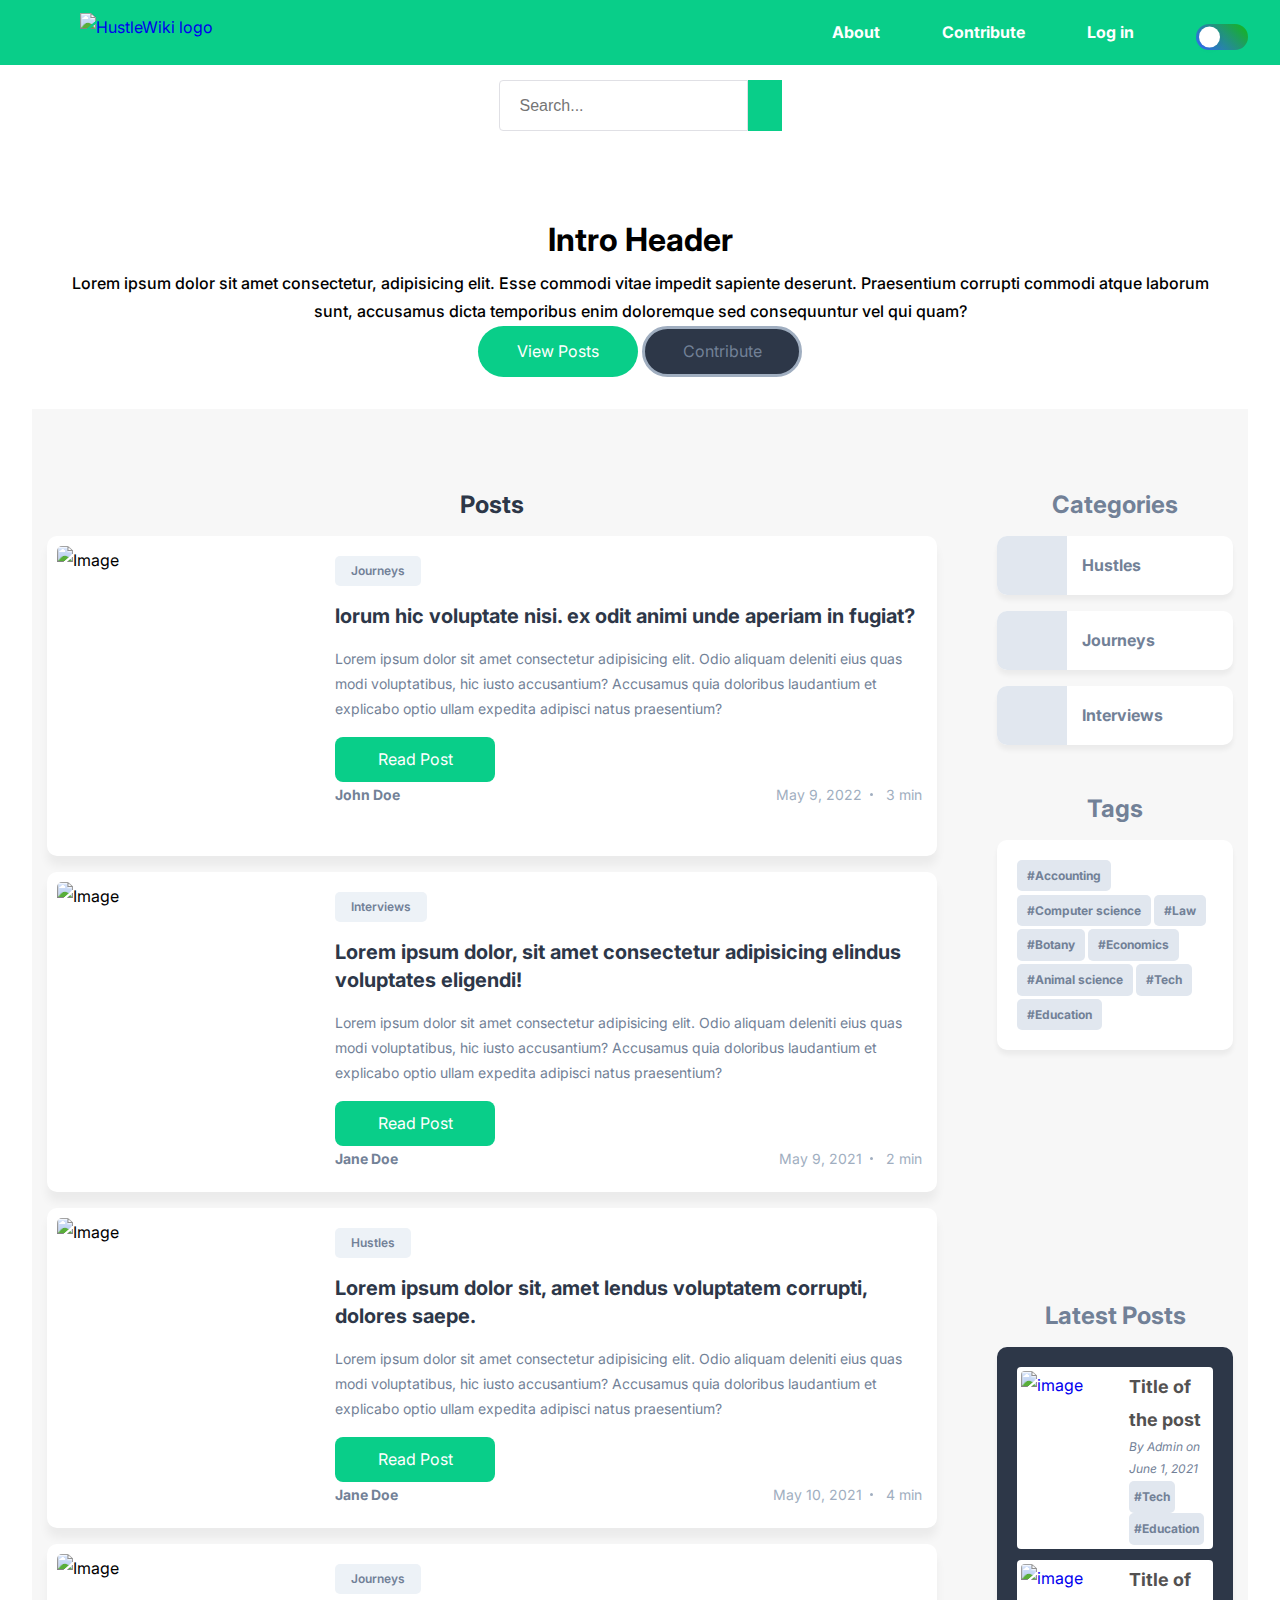
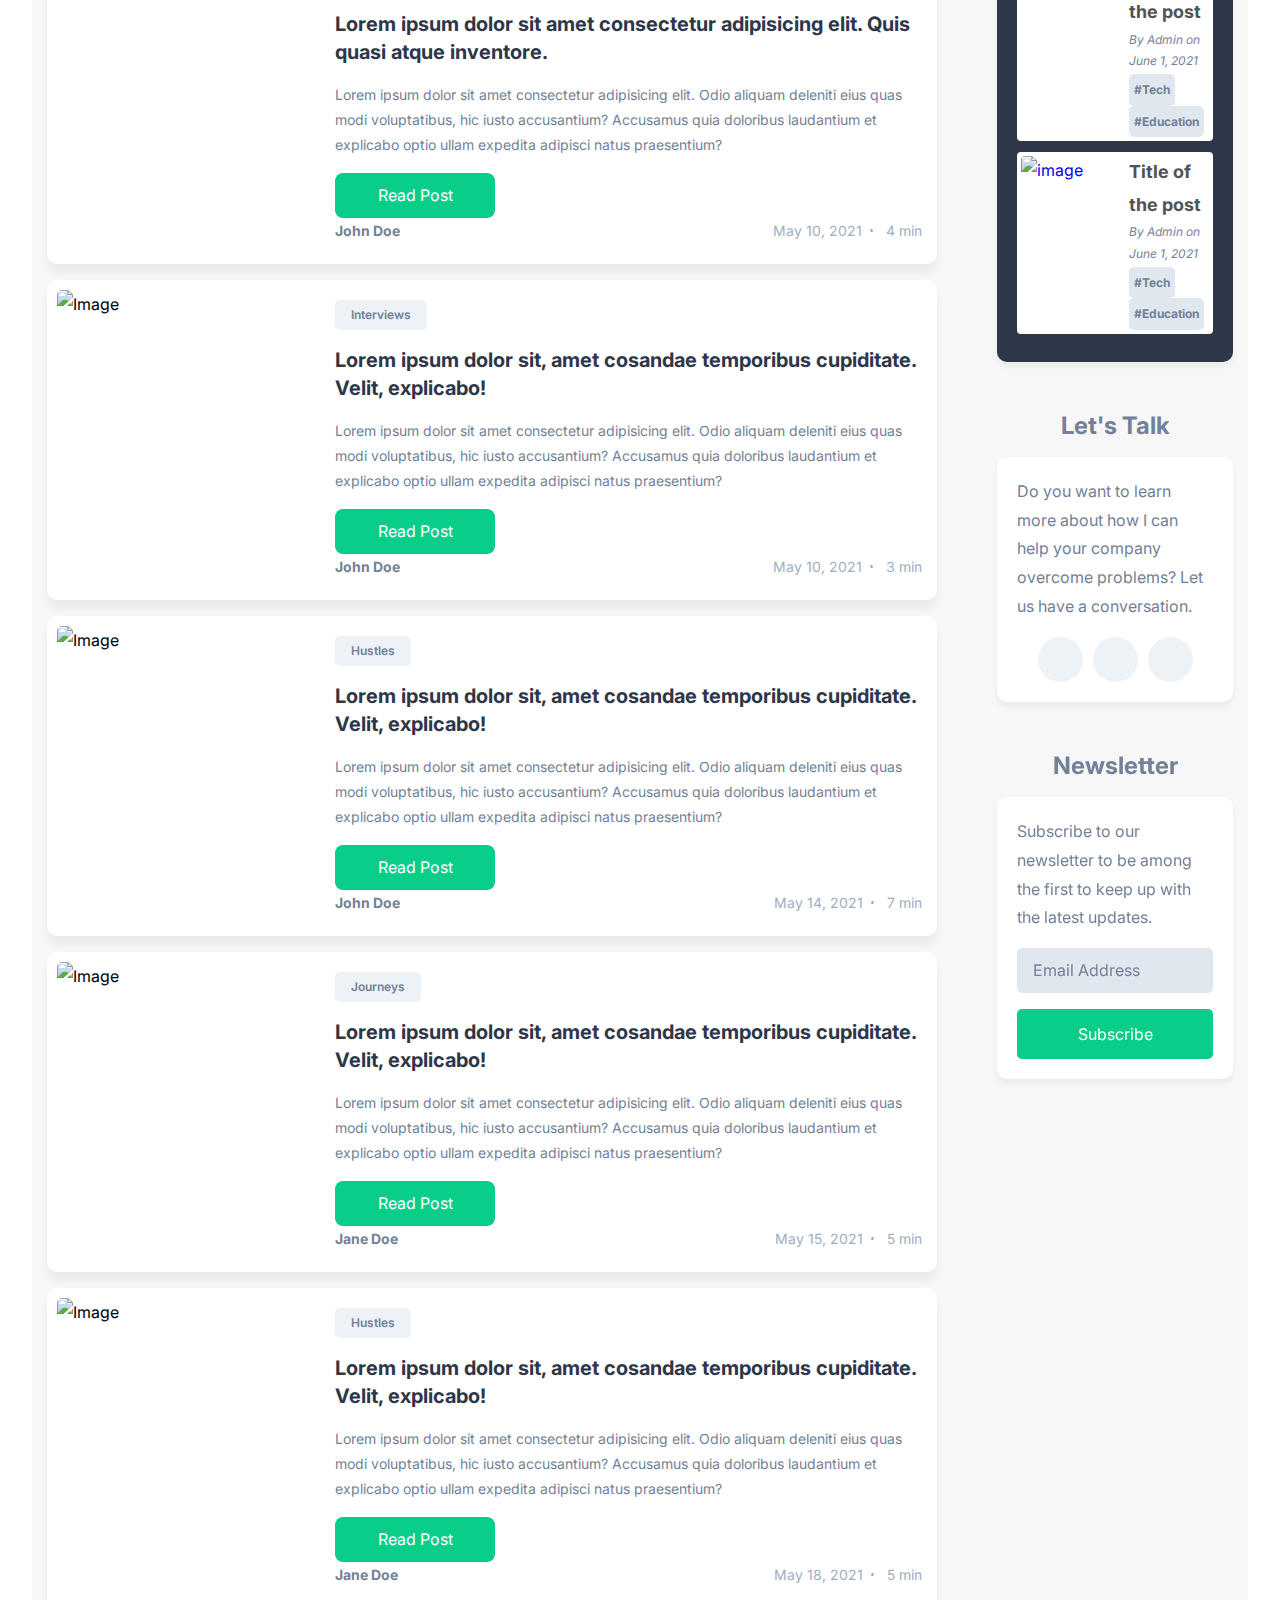
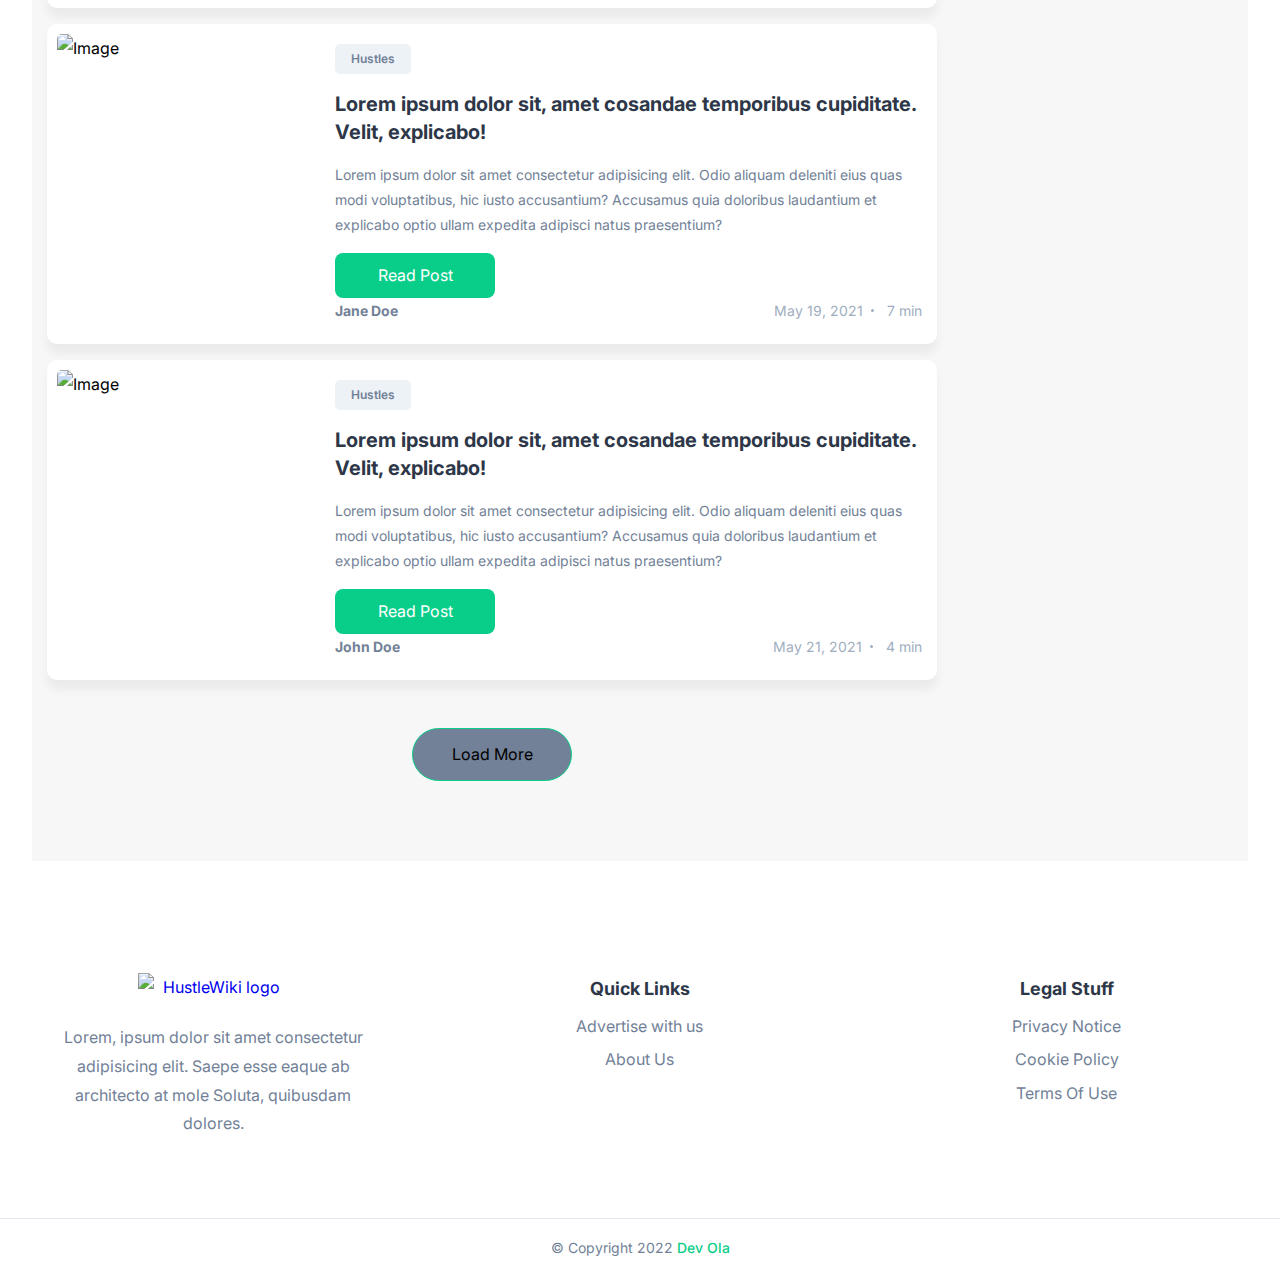
==== commit 12e489b9: "worked on login modal" ====
--- a/index.html
+++ b/index.html
@@ -9,7 +9,13 @@
 		<!--
     - fontawesome
   -->
-  <link rel="stylesheet" href="https://cdnjs.cloudflare.com/ajax/libs/font-awesome/6.1.1/css/all.min.css" integrity="sha512-KfkfwYDsLkIlwQp6LFnl8zNdLGxu9YAA1QvwINks4PhcElQSvqcyVLLD9aMhXd13uQjoXtEKNosOWaZqXgel0g==" crossorigin="anonymous" referrerpolicy="no-referrer" />
+		<link
+			rel="stylesheet"
+			href="https://cdnjs.cloudflare.com/ajax/libs/font-awesome/6.1.1/css/all.min.css"
+			integrity="sha512-KfkfwYDsLkIlwQp6LFnl8zNdLGxu9YAA1QvwINks4PhcElQSvqcyVLLD9aMhXd13uQjoXtEKNosOWaZqXgel0g=="
+			crossorigin="anonymous"
+			referrerpolicy="no-referrer"
+		/>
 
 		<!--
     - favicon
@@ -38,8 +44,8 @@
 
 	<body class="light-theme">
 		<!--- #HEADER-->
-<!-- LOGIN -->
-																																																																																				
+		<!-- LOGIN -->
+
 		<header>
 			<div class="nav-container">
 				<nav class="navbar">
@@ -66,8 +72,6 @@
 							<ion-icon name="sunny" class="sun"></ion-icon>
 							<!-- <i class="sun fa-solid fa-sun"></i>
 							<i class="moon fas fa-moon"></i> -->
-
-
 						</button>
 
 						<button class="nav-menu-btn">
@@ -89,39 +93,98 @@
 								<a href="#" class="nav-link nav-link-btn">Login</a>
 							</li> -->
 							<li class="nav-item">
-									<!-- login-modal -->
-									<a href="#" class="nav-link" id="show-login">Log in</a>
+								<!-- login-modal -->
+								<a href="#" class="nav-link" id="show-login">Log in</a>
+								<div class="popup-wrapper">
 									<div class="popup">
-										<div class="close-btn">&times;</div>
-										<div class="form">
-											<h2>Login</h2>
-											<div class="form-element">
-												<label for="email">Email</label>
-												<input type="text" id="email" placeholder="Enter email">
+										<div class="popup-close-btn">&times;</div>
+										<div class="title-text">
+											<div class="title login">Login</div>
+											<div class="title signup">Sign up</div>
+										</div>
+										<div class="form-container">
+											<div class="slide-controls">
+												<input type="radio" name="slide" id="login" checked />
+												<input type="radio" name="slide" id="signup" />
+												<label for="login" class="slide login">Login</label>
+												<label for="signup" class="slide signup">Sign up</label>
+												<div class="slider-tab"></div>
 											</div>
-											<div class="form-element">
-												<label for="password">Password</label>
-												<input type="password" id="password" placeholder="Enter password">
+											<div class="form-inner">
+												<form action="#" class="login">
+													<div class="field">
+														<input
+															type="text"
+															placeholder="Email Address"
+															required
+															id="email"
+														/>
+														<i class="fa-regular fa-envelope"></i>
+													</div>
+													<div class="field">
+														<input
+															type="password"
+															placeholder="Password"
+															required
+															class="password"
+														/>
+														<i class="fa-solid fa-eye"></i>
+													</div>
+													<div class="pass-link">
+														<a href="#">Forgot password?</a>
+													</div>
+													<div class="field btn">
+														<div class="btn-layer"></div>
+														<button type="submit">Login</button>
+													</div>
+													<div class="signup-link">
+														Not a member? <a href="">Signup now</a>
+													</div>
+												</form>
+												<form action="#" class="signup">
+													<div class="field">
+														<input
+															type="text"
+															placeholder="Email Address"
+															required
+															id="email"
+														/>
+														<i class="fa-regular fa-envelope"></i>
+													</div>
+													<div class="field">
+														<input
+															type="password"
+															placeholder="Password"
+															required
+															class="password"
+														/>
+														<i class="fa-solid fa-eye"></i>
+													</div>
+													<div class="field">
+														<input
+															type="password"
+															placeholder="Confirm password"
+															required
+															class="password"
+														/>
+														<i class="fa-solid fa-eye"></i>
+													</div>
+													<div class="field btn">
+														<div class="btn-layer"></div>
+														<button type="submit">Sign up</button>
+													</div>
+												</form>
 											</div>
-											<div class="form-element">
-												<input type="checkbox" id="remember-me" placeholder="Enter password">
-												<label for="remember me">Remember me?</label>
-											</div>
-											<div class="form-element">
-												<button>Log in</button>
-											</div>
-											<div class="form-element">
-												<a href="#">Forgot password?</a>
-											</div>
-										</div>
-									</div>
-								</li>
+										</div>
+									</div>
+								</div>
+							</li>
 						</ul>
 
 						<button class="theme-btn theme-btn-desktop light">
-							<ion-icon name="moon" class="moon"></ion-icon> 
-							<ion-icon name="sunny" class="sun"></ion-icon> 
-<!-- 
+							<ion-icon name="moon" class="moon"></ion-icon>
+							<ion-icon name="sunny" class="sun"></ion-icon>
+							<!-- 
 							<i class="moon fas fa-moon"></i>
 							<i class="sun fa-solid fa-sun"></i> -->
 						</button>
@@ -146,28 +209,89 @@
 
 								<li class="nav-item">
 									<!-- login-modal -->
-										<a href="#" class='nav-link' id="show-login">Log in</a>
-									<div class="popup">
-										<div class="close-btn">&times;</div>
-										<div class="form">
-											<h2>Login</h2>
-											<div class="form-element">
-												<label for="email">Email</label>
-												<input type="text" id="email" placeholder="Enter email">
+									<a href="#" class="nav-link" id="show-login">Log in</a>
+									<div class="popup-wrapper">
+										<div class="popup">
+											<div class="popup-close-btn">&times;</div>
+											<div class="title-text">
+												<div class="title login">Login</div>
+												<div class="title signup">Sign up</div>
 											</div>
-											<div class="form-element">
-												<label for="password">Password</label>
-												<input type="password" id="password" placeholder="Enter password">
-											</div>
-											<div class="form-element">
-												<input type="checkbox" id="remember-me" placeholder="Enter password">
-												<label for="remember me">Remember me?</label>
-											</div>
-											<div class="form-element">
-												<button>Log in</button>
-											</div>
-											<div class="form-element">
-												<a href="#">Forgot password?</a>
+											<div class="form-container">
+												<div class="slide-controls">
+													<input type="radio" name="slide" id="login" checked />
+													<input type="radio" name="slide" id="signup" />
+													<label for="login" class="slide login">Login</label>
+													<label for="signup" class="slide signup"
+														>Sign up</label
+													>
+													<div class="slider-tab"></div>
+												</div>
+												<div class="form-inner">
+													<form action="#" class="login">
+														<div class="field">
+															<input
+																type="text"
+																placeholder="Email Address"
+																required
+																id="email"
+															/>
+															<i class="fa-regular fa-envelope"></i>
+														</div>
+														<div class="field">
+															<input
+																type="password"
+																placeholder="Password"
+																required
+																class="password"
+															/>
+															<i class="fa-solid fa-eye"></i>
+														</div>
+														<div class="pass-link">
+															<a href="#">Forgot password?</a>
+														</div>
+														<div class="field btn">
+															<div class="btn-layer"></div>
+															<button type="submit">Login</button>
+														</div>
+														<div class="signup-link">
+															Not a member? <a href="">Signup now</a>
+														</div>
+													</form>
+													<form action="#" class="signup">
+														<div class="field">
+															<input
+																type="text"
+																placeholder="Email Address"
+																required
+																id="email"
+															/>
+															<i class="fa-regular fa-envelope"></i>
+														</div>
+														<div class="field">
+															<input
+																type="password"
+																placeholder="Password"
+																required
+																class="password"
+															/>
+															<i class="fa-solid fa-eye"></i>
+														</div>
+														<div class="field">
+															<input
+																type="password"
+																placeholder="Confirm password"
+																required
+																class="password"
+															/>
+															<i class="fa-solid fa-eye"></i>
+														</div>
+														<div class="field btn">
+															<div class="btn-layer"></div>
+															<button type="submit">Sign up</button>
+														</div>
+													</form>
+												</div>
 											</div>
 										</div>
 									</div>
@@ -197,34 +321,44 @@
 			</div>
 		</header>
 
-
-<!-- Search bar -->
-
-<div class="search-wrapper">
-    <div class="search-container">
-      <form role="search" method="get" class="search-form form" action="">
-        <label>
-     <input type="search" class="search-field" placeholder="Search..." value="" name="search" title="" />
-        </label>
-        <input type="submit" class="search-submit button" value="&#xf002" />
-
-    </form>
-    </div>
- 
-						
-	<section class="Intro-text-container">
-			<h1 class="intro-text-heading"> Intro Header </h1>
-				<p class="intro-text">Lorem ipsum dolor sit amet consectetur, adipisicing elit. Esse commodi vitae impedit sapiente deserunt. Praesentium corrupti commodi atque laborum sunt, accusamus dicta temporibus enim doloremque sed consequuntur vel qui quam?</p>
-
-						<div class="btn-group">
-							<a href="#" class="btn btn-primary">View Posts</a>
-							<a href="#" class="btn btn-secondary">Contribute</a>
-						</div>
-					</section>
-
-				
-
-					<!--
+		<!-- Search bar -->
+
+		<div class="search-wrapper">
+			<div class="search-container">
+				<form role="search" method="get" class="search-form form" action="">
+					<label>
+						<input
+							type="search"
+							class="search-field"
+							placeholder="Search..."
+							value=""
+							name="search"
+							title=""
+						/>
+					</label>
+					<button type="submit" class="search-submit button">
+						<i class="fa fa-search"></i>
+					</button>
+					<!-- <input type="submit" class="search-submit button" value="&#128269" /> -->
+				</form>
+			</div>
+
+			<section class="Intro-text-container">
+				<h1 class="intro-text-heading">Intro Header</h1>
+				<p class="intro-text">
+					Lorem ipsum dolor sit amet consectetur, adipisicing elit. Esse commodi
+					vitae impedit sapiente deserunt. Praesentium corrupti commodi atque
+					laborum sunt, accusamus dicta temporibus enim doloremque sed
+					consequuntur vel qui quam?
+				</p>
+
+				<div class="btn-group">
+					<a href="#" class="btn btn-primary">View Posts</a>
+					<a href="#" class="btn btn-secondary">Contribute</a>
+				</div>
+			</section>
+
+			<!--
           - BLOG SECTION
         -->
 
@@ -239,7 +373,6 @@
 									<img
 										src="https://images.unsplash.com/photo-1488590528505-98d2b5aba04b?ixlib=rb-1.2.1&ixid=MnwxMjA3fDB8MHxzZWFyY2h8Mnx8dGVjaHxlbnwwfHwwfHw%3D&auto=format&fit=crop&w=500&q=60"
 										alt="Image"
-										
 										class="blog-banner-img"
 									/>
 								</div>
@@ -249,16 +382,20 @@
 
 									<h3>
 										<a href="#" class="h3">
-										lorum hic voluptate nisi. ex odit animi unde aperiam in fugiat?										</a>
+											lorum hic voluptate nisi. ex odit animi unde aperiam in
+											fugiat?
+										</a>
 									</h3>
 
 									<p class="blog-text">
-										Lorem ipsum dolor sit amet consectetur adipisicing elit. 
-										Odio aliquam deleniti eius quas modi voluptatibus, hic iusto accusantium? 
-										Accusamus quia doloribus laudantium et explicabo optio ullam 
-										expedita adipisci natus praesentium?
+										Lorem ipsum dolor sit amet consectetur adipisicing elit.
+										Odio aliquam deleniti eius quas modi voluptatibus, hic iusto
+										accusantium? Accusamus quia doloribus laudantium et
+										explicabo optio ullam expedita adipisci natus praesentium?
 									</p>
-									<a href="pages/blog.html" class="btn btn-primary btn-post">Read Post</a>
+									<a href="pages/blog.html" class="btn btn-primary btn-post"
+										>Read Post</a
+									>
 									<div class="wrapper-flex">
 										<div class="profile-wrapper">
 											<img
@@ -297,17 +434,20 @@
 
 									<h3>
 										<a href="" class="h3"
-											>Lorem ipsum dolor, sit amet consectetur adipisicing elindus voluptates eligendi!</a
+											>Lorem ipsum dolor, sit amet consectetur adipisicing
+											elindus voluptates eligendi!</a
 										>
 									</h3>
 
 									<p class="blog-text">
-										Lorem ipsum dolor sit amet consectetur adipisicing elit. 
-										Odio aliquam deleniti eius quas modi voluptatibus, hic iusto accusantium? 
-										Accusamus quia doloribus laudantium et explicabo optio ullam 
-										expedita adipisci natus praesentium?
+										Lorem ipsum dolor sit amet consectetur adipisicing elit.
+										Odio aliquam deleniti eius quas modi voluptatibus, hic iusto
+										accusantium? Accusamus quia doloribus laudantium et
+										explicabo optio ullam expedita adipisci natus praesentium?
 									</p>
-									<a href="pages/blog.html" class="btn btn-primary btn-post">Read Post</a>
+									<a href="pages/blog.html" class="btn btn-primary btn-post"
+										>Read Post</a
+									>
 
 									<div class="wrapper-flex">
 										<div class="profile-wrapper">
@@ -335,7 +475,7 @@
 							<div class="blog-card">
 								<div class="blog-card-banner">
 									<img
-										src="./assets/images/blog-3.png"
+										src="https://images.unsplash.com/photo-1642911353098-42efaae7f6d4?ixlib=rb-1.2.1&ixid=MnwxMjA3fDB8MHxzZWFyY2h8MXx8bGF3eWVyfGVufDB8fDB8fA%3D%3D&auto=format&fit=crop&w=500&q=60"
 										alt="Image"
 										width="250"
 										class="blog-banner-img"
@@ -347,17 +487,20 @@
 
 									<h3>
 										<a href="" class="h3"
-											>Lorem ipsum dolor sit, amet lendus voluptatem corrupti, dolores saepe.</a
+											>Lorem ipsum dolor sit, amet lendus voluptatem corrupti,
+											dolores saepe.</a
 										>
 									</h3>
 
 									<p class="blog-text">
-										Lorem ipsum dolor sit amet consectetur adipisicing elit. 
-										Odio aliquam deleniti eius quas modi voluptatibus, hic iusto accusantium? 
-										Accusamus quia doloribus laudantium et explicabo optio ullam 
-										expedita adipisci natus praesentium?
+										Lorem ipsum dolor sit amet consectetur adipisicing elit.
+										Odio aliquam deleniti eius quas modi voluptatibus, hic iusto
+										accusantium? Accusamus quia doloribus laudantium et
+										explicabo optio ullam expedita adipisci natus praesentium?
 									</p>
-									<a href="pages/blog.html" class="btn btn-primary btn-post">Read Post</a>
+									<a href="pages/blog.html" class="btn btn-primary btn-post"
+										>Read Post</a
+									>
 
 									<div class="wrapper-flex">
 										<div class="profile-wrapper">
@@ -385,7 +528,7 @@
 							<div class="blog-card">
 								<div class="blog-card-banner">
 									<img
-										src="./assets/images/blog-4.png"
+										src="https://media.istockphoto.com/photos/engineer-at-construction-site-using-digital-tablet-picture-id1299772127?b=1&k=20&m=1299772127&s=170667a&w=0&h=gKIt4k3E55Cot0q087Bpg5uazaRYT_l7i2a-BfhZSOU="
 										alt="Image"
 										width="250"
 										class="blog-banner-img"
@@ -397,17 +540,20 @@
 
 									<h3>
 										<a href="" class="h3"
-											>Lorem ipsum dolor sit amet consectetur adipisicing elit. Quis quasi atque inventore.</a
+											>Lorem ipsum dolor sit amet consectetur adipisicing elit.
+											Quis quasi atque inventore.</a
 										>
 									</h3>
 
 									<p class="blog-text">
-										Lorem ipsum dolor sit amet consectetur adipisicing elit. 
-										Odio aliquam deleniti eius quas modi voluptatibus, hic iusto accusantium? 
-										Accusamus quia doloribus laudantium et explicabo optio ullam 
-										expedita adipisci natus praesentium?
+										Lorem ipsum dolor sit amet consectetur adipisicing elit.
+										Odio aliquam deleniti eius quas modi voluptatibus, hic iusto
+										accusantium? Accusamus quia doloribus laudantium et
+										explicabo optio ullam expedita adipisci natus praesentium?
 									</p>
-									<a href="pages/blog.html" class="btn btn-primary btn-post">Read Post</a>
+									<a href="pages/blog.html" class="btn btn-primary btn-post"
+										>Read Post</a
+									>
 
 									<div class="wrapper-flex">
 										<div class="profile-wrapper">
@@ -435,7 +581,7 @@
 							<div class="blog-card">
 								<div class="blog-card-banner">
 									<img
-										src="./assets/images/blog-5.png"
+										src="https://www.istockphoto.com/photo/portrait-smiling-african-american-businessman-in-blue-suit-sit-at-table-for-meeting-gm1341347262-421128854?utm_source=unsplash&utm_medium=affiliate&utm_campaign=srp_photos_top&utm_content=https%3A%2F%2Funsplash.com%2Fs%2Fphotos%2Fbusiness-man&utm_term=business%20man%3A%3A%3A"
 										alt="Image"
 										width="250"
 										class="blog-banner-img"
@@ -447,17 +593,20 @@
 
 									<h3>
 										<a href="" class="h3"
-											>Lorem ipsum dolor sit, amet cosandae temporibus cupiditate. Velit, explicabo!</a
+											>Lorem ipsum dolor sit, amet cosandae temporibus
+											cupiditate. Velit, explicabo!</a
 										>
 									</h3>
 
 									<p class="blog-text">
-										Lorem ipsum dolor sit amet consectetur adipisicing elit. 
-										Odio aliquam deleniti eius quas modi voluptatibus, hic iusto accusantium? 
-										Accusamus quia doloribus laudantium et explicabo optio ullam 
-										expedita adipisci natus praesentium?
+										Lorem ipsum dolor sit amet consectetur adipisicing elit.
+										Odio aliquam deleniti eius quas modi voluptatibus, hic iusto
+										accusantium? Accusamus quia doloribus laudantium et
+										explicabo optio ullam expedita adipisci natus praesentium?
 									</p>
-									<a href="pages/blog.html" class="btn btn-primary btn-post">Read Post</a>
+									<a href="pages/blog.html" class="btn btn-primary btn-post"
+										>Read Post</a
+									>
 
 									<div class="wrapper-flex">
 										<div class="profile-wrapper">
@@ -485,7 +634,7 @@
 							<div class="blog-card">
 								<div class="blog-card-banner">
 									<img
-										src="./assets/images/blog-6.png"
+										src="https://images.unsplash.com/photo-1625236239092-8d15fbff5420?ixlib=rb-1.2.1&ixid=MnwxMjA3fDB8MHxzZWFyY2h8Mnx8c3RvY2slMjBicm9rZXJ8ZW58MHx8MHx8&auto=format&fit=crop&w=500&q=60"
 										alt="Image"
 										width="250"
 										class="blog-banner-img"
@@ -497,17 +646,20 @@
 
 									<h3>
 										<a href="" class="h3"
-											>Lorem ipsum dolor sit, amet cosandae temporibus cupiditate. Velit, explicabo!</a
+											>Lorem ipsum dolor sit, amet cosandae temporibus
+											cupiditate. Velit, explicabo!</a
 										>
 									</h3>
 
 									<p class="blog-text">
-										Lorem ipsum dolor sit amet consectetur adipisicing elit. 
-										Odio aliquam deleniti eius quas modi voluptatibus, hic iusto accusantium? 
-										Accusamus quia doloribus laudantium et explicabo optio ullam 
-										expedita adipisci natus praesentium?
+										Lorem ipsum dolor sit amet consectetur adipisicing elit.
+										Odio aliquam deleniti eius quas modi voluptatibus, hic iusto
+										accusantium? Accusamus quia doloribus laudantium et
+										explicabo optio ullam expedita adipisci natus praesentium?
 									</p>
-									<a href="pages/blog.html" class="btn btn-primary btn-post">Read Post</a>
+									<a href="pages/blog.html" class="btn btn-primary btn-post"
+										>Read Post</a
+									>
 
 									<div class="wrapper-flex">
 										<div class="profile-wrapper">
@@ -547,17 +699,20 @@
 
 									<h3>
 										<a href="" class="h3"
-											>Lorem ipsum dolor sit, amet cosandae temporibus cupiditate. Velit, explicabo!</a
+											>Lorem ipsum dolor sit, amet cosandae temporibus
+											cupiditate. Velit, explicabo!</a
 										>
 									</h3>
 
 									<p class="blog-text">
-										Lorem ipsum dolor sit amet consectetur adipisicing elit. 
-										Odio aliquam deleniti eius quas modi voluptatibus, hic iusto accusantium? 
-										Accusamus quia doloribus laudantium et explicabo optio ullam 
-										expedita adipisci natus praesentium?
+										Lorem ipsum dolor sit amet consectetur adipisicing elit.
+										Odio aliquam deleniti eius quas modi voluptatibus, hic iusto
+										accusantium? Accusamus quia doloribus laudantium et
+										explicabo optio ullam expedita adipisci natus praesentium?
 									</p>
-									<a href="pages/blog.html" class="btn btn-primary btn-post">Read Post</a>
+									<a href="pages/blog.html" class="btn btn-primary btn-post"
+										>Read Post</a
+									>
 
 									<div class="wrapper-flex">
 										<div class="profile-wrapper">
@@ -597,17 +752,20 @@
 
 									<h3>
 										<a href="" class="h3"
-											>Lorem ipsum dolor sit, amet cosandae temporibus cupiditate. Velit, explicabo!</a
+											>Lorem ipsum dolor sit, amet cosandae temporibus
+											cupiditate. Velit, explicabo!</a
 										>
 									</h3>
 
 									<p class="blog-text">
-										Lorem ipsum dolor sit amet consectetur adipisicing elit. 
-										Odio aliquam deleniti eius quas modi voluptatibus, hic iusto accusantium? 
-										Accusamus quia doloribus laudantium et explicabo optio ullam 
-										expedita adipisci natus praesentium?
+										Lorem ipsum dolor sit amet consectetur adipisicing elit.
+										Odio aliquam deleniti eius quas modi voluptatibus, hic iusto
+										accusantium? Accusamus quia doloribus laudantium et
+										explicabo optio ullam expedita adipisci natus praesentium?
 									</p>
-									<a href="pages/blog.html" class="btn btn-primary btn-post">Read Post</a>
+									<a href="pages/blog.html" class="btn btn-primary btn-post"
+										>Read Post</a
+									>
 
 									<div class="wrapper-flex">
 										<div class="profile-wrapper">
@@ -647,25 +805,24 @@
 
 									<h3>
 										<a href="" class="h3"
-											>Lorem ipsum dolor sit, amet cosandae temporibus cupiditate. Velit, explicabo!</a
+											>Lorem ipsum dolor sit, amet cosandae temporibus
+											cupiditate. Velit, explicabo!</a
 										>
 									</h3>
 
 									<p class="blog-text">
-										Lorem ipsum dolor sit amet consectetur adipisicing elit. 
-										Odio aliquam deleniti eius quas modi voluptatibus, hic iusto accusantium? 
-										Accusamus quia doloribus laudantium et explicabo optio ullam 
-										expedita adipisci natus praesentium?
+										Lorem ipsum dolor sit amet consectetur adipisicing elit.
+										Odio aliquam deleniti eius quas modi voluptatibus, hic iusto
+										accusantium? Accusamus quia doloribus laudantium et
+										explicabo optio ullam expedita adipisci natus praesentium?
 									</p>
-									<a href="pages/blog.html" class="btn btn-primary btn-post">Read Post</a>
+									<a href="pages/blog.html" class="btn btn-primary btn-post"
+										>Read Post</a
+									>
 
 									<div class="wrapper-flex">
 										<div class="profile-wrapper">
-											<img
-												src="./images/author.png"
-												alt="Image"
-												width="50"
-											/>
+											<img src="./images/author.png" alt="Image" width="50" />
 										</div>
 
 										<div class="wrapper">
@@ -697,25 +854,24 @@
 
 									<h3>
 										<a href="" class="h3"
-											>Lorem ipsum dolor sit, amet cosandae temporibus cupiditate. Velit, explicabo!</a
+											>Lorem ipsum dolor sit, amet cosandae temporibus
+											cupiditate. Velit, explicabo!</a
 										>
 									</h3>
 
 									<p class="blog-text">
-										Lorem ipsum dolor sit amet consectetur adipisicing elit. 
-										Odio aliquam deleniti eius quas modi voluptatibus, hic iusto accusantium? 
-										Accusamus quia doloribus laudantium et explicabo optio ullam 
-										expedita adipisci natus praesentium?
+										Lorem ipsum dolor sit amet consectetur adipisicing elit.
+										Odio aliquam deleniti eius quas modi voluptatibus, hic iusto
+										accusantium? Accusamus quia doloribus laudantium et
+										explicabo optio ullam expedita adipisci natus praesentium?
 									</p>
-									<a href="pages/blog.html" class="btn btn-primary btn-post">Read Post</a>
+									<a href="pages/blog.html" class="btn btn-primary btn-post"
+										>Read Post</a
+									>
 
 									<div class="wrapper-flex">
 										<div class="profile-wrapper">
-											<img
-												src="./images/author.png"
-												alt="Image"
-												width="50"
-											/>
+											<img src="./images/author.png" alt="Image" width="50" />
 										</div>
 
 										<div class="wrapper">
@@ -783,73 +939,82 @@
 							</div>
 						</div>
 						<!-- AD SPACE -->
-							<br>
-							<br>
-							<br>
-							<br>
-							<br>
-							<br>
-							<br>
-							
-							
-					<div class="latest-posts">
-						<h2 class="latest-post-heading">Latest Posts</h2>
-						<div class="wrapper">
-							<div class="latest-post-item">
-								<a href="#">
-									<img src="https://images.unsplash.com/photo-1488590528505-98d2b5aba04b?ixlib=rb-1.2.1&ixid=MnwxMjA3fDB8MHxzZWFyY2h8Mnx8dGVjaHxlbnwwfHwwfHw%3D&auto=format&fit=crop&w=500&q=60" 
-									alt="image" class="latest-post-item-image"/>
-								</a>
-								<div>
-									<h3 class="latest-post-item-title">
-										<a href="#">Title of the post</a>
-									</h3>
-									<!-- <p class="latest-post-item-excerpt">Lorem ipsum dolor sit amet consectetur adipisicing elit. Officiis maiores eveniet libero.</p> -->
-									<span class="latest-post-item-meta">By Admin on June 1, 2021</span>
-									<button class="latest-post-item-hashtag">#Tech</button>
-									<button class="latest-post-item-hashtag">#Education</button>
-
-								</div>
-							</div>
-					
-							<div class="latest-post-item">
-								<a href="#">
-									<img src="https://images.unsplash.com/photo-1488590528505-98d2b5aba04b?ixlib=rb-1.2.1&ixid=MnwxMjA3fDB8MHxzZWFyY2h8Mnx8dGVjaHxlbnwwfHwwfHw%3D&auto=format&fit=crop&w=500&q=60" 
-									alt="image" class="latest-post-item-image"/>
-								</a>
-								<div>
-									<h3 class="latest-post-item-title">
-										<a href="#">Title of the post</a>
-									</h3>
-									<!-- <p class="latest-post-item-excerpt">Lorem ipsum dolor sit amet consectetur adipisicing elit. Officiis maiores eveniet libero.</p> -->
-									<span class="latest-post-item-meta">By Admin on June 1, 2021</span>
-									<button class="latest-post-item-hashtag">#Tech</button>
-									<button class="latest-post-item-hashtag">#Education</button>
-
-								</div>
-							</div>
-			
-							<div class="latest-post-item">
-								<a href="#">
-									<img src="https://images.unsplash.com/photo-1488590528505-98d2b5aba04b?ixlib=rb-1.2.1&ixid=MnwxMjA3fDB8MHxzZWFyY2h8Mnx8dGVjaHxlbnwwfHwwfHw%3D&auto=format&fit=crop&w=500&q=60" 
-									alt="image" class="latest-post-item-image"/>
-								</a>
-								<div>
-									<h3 class="latest-post-item-title">
-										<a href="#">Title of the post</a>
-									</h3>
-									<!-- <p class="latest-post-item-excerpt">Lorem ipsum dolor sit amet consectetur adipisicing elit. Officiis maiores eveniet libero.</p> -->
-									<span class="latest-post-item-meta">By Admin on June 1, 2021</span>
-									<button class="latest-post-item-hashtag">#Tech</button>
-									<button class="latest-post-item-hashtag">#Education</button>
-
-								</div>
-							</div>
-							
+						<br />
+						<br />
+						<br />
+						<br />
+						<br />
+						<br />
+						<br />
+
+						<div class="latest-posts">
+							<h2 class="latest-post-heading">Latest Posts</h2>
+							<div class="wrapper">
+								<div class="latest-post-item">
+									<a href="#">
+										<img
+											src="https://images.unsplash.com/photo-1488590528505-98d2b5aba04b?ixlib=rb-1.2.1&ixid=MnwxMjA3fDB8MHxzZWFyY2h8Mnx8dGVjaHxlbnwwfHwwfHw%3D&auto=format&fit=crop&w=500&q=60"
+											alt="image"
+											class="latest-post-item-image"
+										/>
+									</a>
+									<div>
+										<h3 class="latest-post-item-title">
+											<a href="#">Title of the post</a>
+										</h3>
+										<!-- <p class="latest-post-item-excerpt">Lorem ipsum dolor sit amet consectetur adipisicing elit. Officiis maiores eveniet libero.</p> -->
+										<span class="latest-post-item-meta"
+											>By Admin on June 1, 2021</span
+										>
+										<button class="latest-post-item-hashtag">#Tech</button>
+										<button class="latest-post-item-hashtag">#Education</button>
+									</div>
+								</div>
+
+								<div class="latest-post-item">
+									<a href="#">
+										<img
+											src="https://images.unsplash.com/photo-1488590528505-98d2b5aba04b?ixlib=rb-1.2.1&ixid=MnwxMjA3fDB8MHxzZWFyY2h8Mnx8dGVjaHxlbnwwfHwwfHw%3D&auto=format&fit=crop&w=500&q=60"
+											alt="image"
+											class="latest-post-item-image"
+										/>
+									</a>
+									<div>
+										<h3 class="latest-post-item-title">
+											<a href="#">Title of the post</a>
+										</h3>
+										<!-- <p class="latest-post-item-excerpt">Lorem ipsum dolor sit amet consectetur adipisicing elit. Officiis maiores eveniet libero.</p> -->
+										<span class="latest-post-item-meta"
+											>By Admin on June 1, 2021</span
+										>
+										<button class="latest-post-item-hashtag">#Tech</button>
+										<button class="latest-post-item-hashtag">#Education</button>
+									</div>
+								</div>
+
+								<div class="latest-post-item">
+									<a href="#">
+										<img
+											src="https://images.unsplash.com/photo-1488590528505-98d2b5aba04b?ixlib=rb-1.2.1&ixid=MnwxMjA3fDB8MHxzZWFyY2h8Mnx8dGVjaHxlbnwwfHwwfHw%3D&auto=format&fit=crop&w=500&q=60"
+											alt="image"
+											class="latest-post-item-image"
+										/>
+									</a>
+									<div>
+										<h3 class="latest-post-item-title">
+											<a href="#">Title of the post</a>
+										</h3>
+										<!-- <p class="latest-post-item-excerpt">Lorem ipsum dolor sit amet consectetur adipisicing elit. Officiis maiores eveniet libero.</p> -->
+										<span class="latest-post-item-meta"
+											>By Admin on June 1, 2021</span
+										>
+										<button class="latest-post-item-hashtag">#Tech</button>
+										<button class="latest-post-item-hashtag">#Education</button>
+									</div>
+								</div>
+							</div>
 						</div>
-					</div>
-
-							
+
 						<div class="contact">
 							<h2 class="h2">Let's Talk</h2>
 
@@ -934,7 +1099,8 @@
 					</a>
 
 					<p class="footer-text">
-						Lorem, ipsum dolor sit amet consectetur adipisicing elit. Saepe esse eaque ab architecto at mole Soluta, quibusdam dolores.
+						Lorem, ipsum dolor sit amet consectetur adipisicing elit. Saepe esse
+						eaque ab architecto at mole Soluta, quibusdam dolores.
 					</p>
 				</div>
 
@@ -949,8 +1115,6 @@
 						<li>
 							<a href="#" class="footer-link">About Us</a>
 						</li>
-
-						
 					</ul>
 				</div>
 
--- a/styles/styles.css
+++ b/styles/styles.css
@@ -197,8 +197,8 @@
 \*-----------------------------------*/
 
 .container {
-	/* margin-inline: auto; */
-	/* fallback for margin-inline */
+	margin-inline: auto;
+	margin: auto; /* fallback for margin-inline */
 	padding: 0 15px;
 }
 
@@ -236,13 +236,12 @@
 \*-----------------------------------*/
 
 .dark-theme .btn-primary:hover {
-	color: var(--white);
-	background-color: var(--action-secondary);
+	color: black;
+	background-color: var(--white);
 }
 .dark-theme .btn-secondary {
 	background: var(--action-secondary);
 }
-
 .dark-theme .blog-topic {
 	background: var(--action-primary);
 	color: var(--foreground-secondary);
@@ -268,15 +267,231 @@
 }
 
 /* LOGIN */
-
 .popup {
+	/* top: 50%;
+	left: 50%;
+	transform: translate(-50%, -50%); */
+	/* margin-right: auto;
+	margin-left: auto; */
+	margin-top: 28rem;
+	max-width: 400px;
+	max-height: 100vh;
+	align-items: center;
+	justify-content: center;
+	overflow: hidden;
+	display: none;
+
+	background: #fff;
+	padding: 30px;
+	border-radius: 5px;
+	box-shadow: 0px 15px 20px rgba(0, 0, 0, 0.1);
+	position: relative;
+	z-index: 2;
+}
+.popup.active {
+	/* top: 450%;
+	transform: translate(-50%, -50%); */
+	z-index: 2;
+	display: block;
+}
+.popup-close-btn {
+	position: absolute;
+	top: 10px;
+	right: 10px;
+	width: 15px;
+	height: 15px;
+	background: #333;
+	color: #eee;
+	text-align: center;
+	line-height: 15px;
+	border-radius: 16px;
+	cursor: pointer;
+}
+.popup .title-text {
+	display: flex;
+	width: 200%;
+}
+.popup .title {
+	width: 50%;
+	font-size: 35px;
+	font-weight: 600;
+	text-align: center;
+	transition: all 0.6s cubic-bezier(0.68, -0.55, 0.265, 1.55);
+}
+.popup .slide-controls {
+	position: relative;
+	display: flex;
+	height: 50px;
+	width: 100%;
+	max-width: 400px;
+	overflow: hidden;
+	margin: 30px 0 10px 0;
+	justify-content: space-around;
+	border: 1px solid lightgrey;
+	border-radius: 5px;
+}
+.slide-controls .slide {
+	height: 100%;
+	width: 100%;
+	color: #fff;
+	font-size: 18px;
+	font-weight: 500;
+	text-align: center;
+	line-height: 48px;
+	cursor: pointer;
+	z-index: 3;
+	transition: all 0.6s ease;
+}
+.slide-controls label.signup {
+	color: #000;
+	padding-right: 10rem;
+}
+.slide-controls label.login {
+	padding-left: 10rem;
+}
+.slide-controls .slider-tab {
+	position: absolute;
+	height: 100%;
+	width: 50%;
+	left: 0;
+	z-index: 0;
+	border-radius: 5px;
+	/*   background: -webkit-linear-gradient(left, #a445b2, #fa4299); */
+	background: green;
+	transition: all 0.6s cubic-bezier(0.68, -0.55, 0.265, 1.55);
+}
+input[type="radio"] {
+	display: none;
+}
+#signup:checked ~ .slider-tab {
+	left: 50%;
+}
+#signup:checked ~ label.signup {
+	color: #fff;
+	cursor: default;
+	user-select: none;
+}
+#signup:checked ~ label.login {
+	color: #000;
+}
+#login:checked ~ label.signup {
+	color: #000;
+}
+#login:checked ~ label.login {
+	cursor: default;
+	user-select: none;
+}
+.popup .form-container {
+	width: 100%;
+	overflow: hidden;
+}
+.form-container .form-inner {
+	display: flex;
+	width: 200%;
+}
+.form-container .form-inner form {
+	width: 50%;
+	transition: all 0.6s cubic-bezier(0.68, -0.55, 0.265, 1.55);
+}
+.form-inner form .field {
+	height: 50px;
+	width: 100%;
+	margin-top: 20px;
+	position: relative;
+}
+.form-inner form .field input {
+	height: 100%;
+	width: 100%;
+	outline: none;
+	padding-left: 15px;
+	border-radius: 5px;
+	border: 1px solid lightgrey;
+	border-bottom-width: 2px;
+	font-size: 17px;
+	transition: all 0.3s ease;
+}
+.form-inner form .field input:focus {
+	border-color: #fc83bb;
+	/* box-shadow: inset 0 0 3px #fb6aae; */
+}
+.form-inner form .field input::placeholder {
+	color: #999;
+	transition: all 0.3s ease;
+}
+form .field input:focus::placeholder {
+	color: #b3b3b3;
+}
+.form-inner form .pass-link {
+	margin-top: 5px;
+
+	margin-left: -2rem;
+}
+.form-inner form .signup-link {
+	text-align: center;
+	margin-top: 30px;
+}
+.form-inner form .pass-link a,
+.form-inner form .signup-link a {
+	color: #fa4299;
+	text-decoration: none;
+}
+.form-inner form .pass-link a:hover,
+.form-inner form .signup-link a:hover {
+	text-decoration: underline;
+}
+form .btn {
+	height: 50px;
+	width: 100%;
+	border-radius: 5px;
+	position: relative;
+	overflow: hidden;
+}
+form .btn .btn-layer {
+	height: 100%;
+	width: 300%;
+	position: absolute;
+	left: -100%;
+	background: green;
+	border-radius: 5px;
+	transition: all 0.4s ease;
+}
+form .btn:hover .btn-layer {
+	left: 0;
+}
+form .btn button[type="submit"] {
+	height: 100%;
+	width: 100%;
+	z-index: 1;
+	position: relative;
+	background: none;
+	border: none;
+	color: #fff;
+	padding-left: 0;
+	border-radius: 5px;
+	font-size: 20px;
+	font-weight: 500;
+	cursor: pointer;
+}
+
+form .field i {
+	position: absolute;
+	top: 50%;
+	right: 10px;
+	transform: translateY(-50%);
+	font-size: 18px;
+	color: #8b8b8b;
+	cursor: pointer;
+	padding: 5px;
+}
+
+/* .popup {
 	z-index: 20;
 	position: absolute;
 	top: 50%;
 	left: 50%;
 	display: none;
 	transform: translate(-50%, -50%) scale(1.25);
-	width: 300px;
+	width: 400px;
 	padding: 16px 24px;
 	background: #fff;
 	box-shadow: 2px 2px 4px 4px rgb(0, 0, 0, 0.15);
@@ -288,7 +503,7 @@
 	z-index: 20;
 	top: 450%;
 
-	transform: translate(-50%, -50%) scale(1);
+	transform: translate(-50%, -50%) scale(1); 
 	display: block;
 }
 .popup .close-btn {
@@ -350,13 +565,13 @@
 	color: #1a79ca;
 	text-decoration: none;
 	font-weight: 600;
-}
-
-/* @media screen and (max-width: 768px) {
+} 
+
+ @media screen and (max-width: 768px) {
 	.popup.active {
 		width: 100%;
 	}
-} */
+}  */
 /*-----------------------------------*\ 
   #HEADER
 \*-----------------------------------*/
@@ -370,24 +585,26 @@
 }
 
 .navbar {
-	z-index: 20;
+	z-index: 3;
 	position: fixed;
 	margin: 0;
 	width: 100%;
 	height: 65px;
 	background: var(--accent);
 	display: flex;
-	justify-content: space-evenly;
+	justify-content: space-between;
 	align-items: center;
 	gap: 15px;
-	padding: 15px 0;
+	padding: 15px 32px;
 }
 
 .navbar a {
 	margin-left: 2rem;
 }
-
-.logo-light,
+.navbar img {
+	margin-left: 16px;
+}
+.navbar .logo-light,
 .logo-dark {
 	display: none;
 }
@@ -545,7 +762,7 @@
 	border-bottom-right-radius: 0;
 }
 
-input.search-submit {
+button .search-submit {
 	height: 51px;
 	margin: 0;
 	padding: 1rem 1.3rem;
@@ -571,9 +788,10 @@
 	font-size: 0.8rem;
 	line-height: 1.15;
 	letter-spacing: 0.1rem;
+	padding: 16px;
 	text-transform: uppercase;
 	background: var(--accent);
-	color: #292826;
+	color: var(--white);
 	border: 1px solid transparent;
 	vertical-align: middle;
 	text-shadow: none;
@@ -587,7 +805,7 @@
 .button:focus {
 	cursor: pointer;
 	background: var(--foreground-secondary);
-	color: #292826;
+	color: var(--white);
 	outline: 0;
 }
 
@@ -751,163 +969,7 @@
 }
 
 /* article styles for the single-blog-page */
-.blog-main {
-	background: var(--background-secondary);
-	padding: var(--py) 20px;
-}
-.single-blog-container {
-	display: grid;
-	grid-template-columns: repeat(3, 1fr);
-
-	margin-top: 2rem;
-	gap: 30px;
-	color: var(--foreground-secondary);
-	width: 100%;
-
-	max-width: 1280px;
-}
-
-.single-blog-aside-left {
-	grid-column-start: 1;
-	grid-column-end: 2;
-	max-width: 200px;
-	padding: 10px;
-}
-.single-blog-aside-right {
-	grid-column-start: 4;
-	grid-column-end: 4;
-	max-width: 350px;
-}
-.single-blog-aside-right .wrapper {
-	background: var(--background-primary);
-	border-radius: 10px;
-	padding: 10px;
-	box-shadow: 0 5px 5px rgba(0, 0, 0, 0.05);
-}
-.single-blog-aside-right .tags h2 {
-	color: var(--foreground-secondary);
-	margin-bottom: 1rem;
-	text-align: center;
-	line-height: 1.3;
-}
-
-.single-blog-main-article {
-	grid-column-start: 2;
-	grid-column-end: 4;
-	width: 700px;
-}
-.single-blog-main-article .wrapper {
-	background: var(--background-primary);
-	border-radius: 10px;
-	padding: 20px;
-	box-shadow: 0 5px 5px hsla(0, 0%, 0%, 0.05);
-}
-.main-article-banner {
-	width: 100%;
-	border-radius: 8px;
-}
-.article ion-icon {
-	--ionicon-stroke-width: 50px;
-}
-/* share button */
-
-.share-btn {
-	padding: 8px;
-	font-size: 14px;
-	width: 50px;
-	text-align: center;
-	text-decoration: none;
-	margin: 5px 2px;
-	border-radius: 4px;
-}
-
-.share-btn:hover {
-	opacity: 0.7;
-}
-
-.fa-facebook {
-	background: #3b5998;
-	color: white;
-}
-
-.fa-twitter {
-	background: #55acee;
-	color: white;
-}
-
-.fa-google {
-	background: #dd4b39;
-	color: white;
-}
-
-.fa-linkedin-in {
-	background: #007bb5;
-	color: white;
-}
-
-/* Comment box */
-.comment-box {
-	width: 500px;
-}
-.comment-box h2 {
-	margin-bottom: 1rem;
-}
-.comment-box input {
-	width: 100%;
-	height: 20px;
-	padding: 16px 20px;
-	margin-bottom: 1rem;
-	border-radius: 4px;
-	border: 1px solid var(--accent);
-}
-.comment-box input:focus {
-	border: 1px solid var(--foreground-secondary);
-	outline: none;
-}
-.comment-box textarea {
-	width: 100%;
-	height: 150px;
-	padding: 16px 20px;
-	margin-bottom: 1rem;
-	border-radius: 4px;
-	border: 1px solid var(--accent);
-}
-.comment-box textarea:focus {
-	border: 1px solid var(--foreground-secondary);
-	outline: none;
-}
-.comment-box button {
-	border-radius: 4px;
-}
-.blog-btn {
-	text-align: center;
-}
-
-.next {
-	color: var(--white);
-	padding: 4px;
-	font-size: 16px;
-	text-align: center;
-	width: 32px;
-	border-radius: 50%;
-	background: var(--foreground-secondary);
-}
-.next:hover {
-	background: var(--accent);
-}
-
-.prev {
-	color: var(--white);
-	padding: 4px;
-	font-size: 16px;
-	text-align: center;
-	width: 32px;
-	border-radius: 50%;
-	background: var(--foreground-secondary);
-}
-.prev:hover {
-	background: var(--accent);
-}
+
 /* table of contents */
 
 .table-title {
@@ -915,7 +977,7 @@
 	border-bottom: 1px solid var(--light-gray);
 	margin-bottom: 30px;
 	text-align: center;
-	font-family: "Georgia", serif;
+	font-family: "nunito";
 	font-size: 20px;
 	font-weight: 500;
 }
@@ -978,26 +1040,26 @@
 	text-decoration: none;
 }
 
-.table__list,
-.table__nested-list {
+.table-list,
+.table-nested-list {
 	list-style: none;
 }
 
-.content__number {
+.content-number {
 	margin-right: 0.5ch;
 
-	color: var(--light-black);
-}
-
-.table__list {
+	color: black;
+}
+
+.table-list {
 	padding: 0;
 }
 
-.table__nested-list {
-	padding-left: 3ch;
-}
-
-.table__link {
+.table-nested-list {
+	padding-left: 1rem;
+}
+
+.table-link {
 	color: var(--blue);
 
 	font-weight: 500;
@@ -1006,11 +1068,11 @@
 	text-decoration: none;
 }
 
-.table__link:active {
+.table-link:active {
 	color: rgb(245, 194, 66);
 }
 
-.table__link:hover {
+.table-link:hover {
 	text-decoration: underline var(--blue);
 }
 /*-----------------------------------*\ 
@@ -1342,20 +1404,19 @@
 		margin: auto; /* fallback for margin-inline */
 	}
 
-	.single-blog-container {
+	.blog-main .container {
 		grid-template-columns: 1fr;
-		max-width: max-content;
+		max-width: 550px;
 	}
 	.single-blog-aside-left {
 		align-self: start;
-		padding: 10px;
 	}
 	.single-blog-aside-right {
 		align-self: start;
 		justify-self: center;
 	}
 	.single-blog-main-article {
-		width: 550px;
+		/* width: 550px; */
 		align-self: start;
 		justify-self: center;
 	}
@@ -1385,6 +1446,10 @@
 		padding: 20px;
 		box-shadow: 0 5px 5px hsla(0, 0%, 0%, 0.05);
 	}
+	.blog-main-article-banner {
+		width: 100%;
+		border-radius: 8px;
+	}
 }
 
 /**
@@ -1404,9 +1469,9 @@
    * REUSED STYLE 
    */
 
-	/* .container {
+	.container {
 		padding: 0 30px;
-	} */
+	}
 
 	/**
    * HEADER 
@@ -1500,13 +1565,12 @@
 		padding: 20px;
 		box-shadow: 0 5px 5px hsla(0, 0%, 0%, 0.05);
 	}
-	.single-blog-container {
+	.blog-main .container {
 		grid-template-columns: 1fr;
-		max-width: max-content;
+		max-width: 480px;
 	}
 	.single-blog-aside-left {
 		align-self: start;
-		padding: 10px;
 	}
 	.single-blog-aside-right {
 		align-self: start;
@@ -1791,13 +1855,12 @@
 }
 
 @media (max-width: 800px) {
-	.single-blog-container {
+	.blog-main .container {
 		grid-template-columns: 1fr;
-		max-width: max-content;
+		max-width: 800px;
 	}
 	.single-blog-aside-left {
 		align-self: start;
-		padding: 10px;
 	}
 	.single-blog-aside-right {
 		align-self: start;
@@ -1813,6 +1876,32 @@
 	.single-blog-main-article {
 		grid-column-start: 1;
 		grid-column-end: 2;
+	}
+	.single-blog-aside-right .wrapper {
+		background: var(--background-primary);
+		border-radius: 10px;
+		padding: 20px;
+		box-shadow: 0 5px 5px hsla(0, 0%, 0%, 0.05);
+	}
+
+	.single-blog-aside-right .tags h2 {
+		color: var(--foreground-secondary);
+		margin-bottom: 1rem;
+		text-align: center;
+		line-height: 1.3;
+	}
+	.single-blog-main-article .wrapper {
+		background: var(--background-primary);
+		border-radius: 10px;
+		padding: 20px;
+		box-shadow: 0 5px 5px hsla(0, 0%, 0%, 0.05);
+	}
+	.blog-main-article-banner {
+		width: 100%;
+		border-radius: 8px;
+	}
+	.comment-box {
+		width: 500px;
 	}
 }
 
@@ -1882,6 +1971,8 @@
 		gap: 10px;
 		border-radius: 100px;
 		margin-top: 8px;
+		margin-left: 2rem;
+		/* margin-right: 2rem; */
 	}
 
 	.theme-btn-desktop.light {
@@ -1929,6 +2020,8 @@
 		border-radius: 5px;
 	}
 
+	/* SINGLE-BLOG */
+
 	/**
    * ASIDE 
    */
@@ -2159,10 +2252,161 @@
 		margin: auto; /* fallback for margin-inline */
 	}
 	/* single article blog-page */
+	.blog-main {
+		background: var(--background-secondary);
+		padding: var(--py) 0;
+	}
+	.blog-main .container {
+		display: grid;
+		grid-template-columns: repeat(1fr, 2fr, 1fr);
+
+		margin-top: 2rem;
+		column-gap: 30px;
+		color: var(--foreground-secondary);
+	}
 
 	.single-blog-aside-left {
+		grid-column-start: 1;
+		grid-column-end: 2;
+	}
+
+	.single-blog-aside-right {
+		grid-column-start: 4;
+		grid-column-end: 4;
+		/* max-width: 350px; */
+	}
+	.single-blog-aside-right .wrapper {
+		background: var(--background-primary);
+		border-radius: 10px;
 		padding: 10px;
-
+		box-shadow: 0 5px 5px rgba(0, 0, 0, 0.05);
+	}
+	.single-blog-aside-right .tags h2 {
+		color: var(--foreground-secondary);
+		margin-bottom: 1rem;
+		text-align: center;
+		line-height: 1.3;
+	}
+
+	.single-blog-main-article {
+		grid-column-start: 2;
+		grid-column-end: 4;
+		/* width: 700px; */
+	}
+	.single-blog-main-article .wrapper {
+		background: var(--background-primary);
+		border-radius: 10px;
+		padding: 20px;
+		box-shadow: 0 5px 5px hsla(0, 0%, 0%, 0.05);
+	}
+	.blog-main-article-banner {
+		width: 100%;
+		border-radius: 8px;
+	}
+	.article ion-icon {
+		--ionicon-stroke-width: 50px;
+	}
+	/* share button */
+
+	.share-btn {
+		padding: 8px;
+		font-size: 14px;
+		width: 50px;
+		text-align: center;
+		text-decoration: none;
+		margin: 5px 2px;
+		border-radius: 4px;
+	}
+
+	.share-btn:hover {
+		opacity: 0.7;
+	}
+
+	.fa-facebook {
+		background: #3b5998;
+		color: white;
+	}
+
+	.fa-twitter {
+		background: #55acee;
+		color: white;
+	}
+
+	.fa-google {
+		background: #dd4b39;
+		color: white;
+	}
+
+	.fa-linkedin-in {
+		background: #007bb5;
+		color: white;
+	}
+
+	/* Comment box */
+	.comment-box {
+		width: 500px;
+	}
+	.comment-box h2 {
+		margin-bottom: 1rem;
+	}
+	.comment-box input {
+		width: 100%;
+		height: 20px;
+		padding: 16px 20px;
+		margin-bottom: 1rem;
+		border-radius: 4px;
+		border: 1px solid var(--accent);
+	}
+	.comment-box input:focus {
+		border: 1px solid var(--foreground-secondary);
+		outline: none;
+	}
+	.comment-box textarea {
+		width: 100%;
+		height: 150px;
+		padding: 16px 20px;
+		margin-bottom: 1rem;
+		border-radius: 4px;
+		border: 1px solid var(--accent);
+	}
+	.comment-box textarea:focus {
+		border: 1px solid var(--foreground-secondary);
+		outline: none;
+	}
+	.comment-box button {
+		border-radius: 4px;
+	}
+	.blog-btn {
+		text-align: center;
+	}
+
+	.next {
+		color: var(--white);
+		padding: 4px;
+		font-size: 16px;
+		text-align: center;
+		width: 32px;
+		border-radius: 50%;
+		background: var(--foreground-secondary);
+	}
+	.next:hover {
+		background: var(--accent);
+	}
+
+	.prev {
+		color: var(--white);
+		padding: 4px;
+		font-size: 16px;
+		text-align: center;
+		width: 32px;
+		border-radius: 50%;
+		background: var(--foreground-secondary);
+	}
+	.prev:hover {
+		background: var(--accent);
+	}
+
+	.single-blog-aside-left {
 		align-self: start;
 		justify-self: center;
 	}
